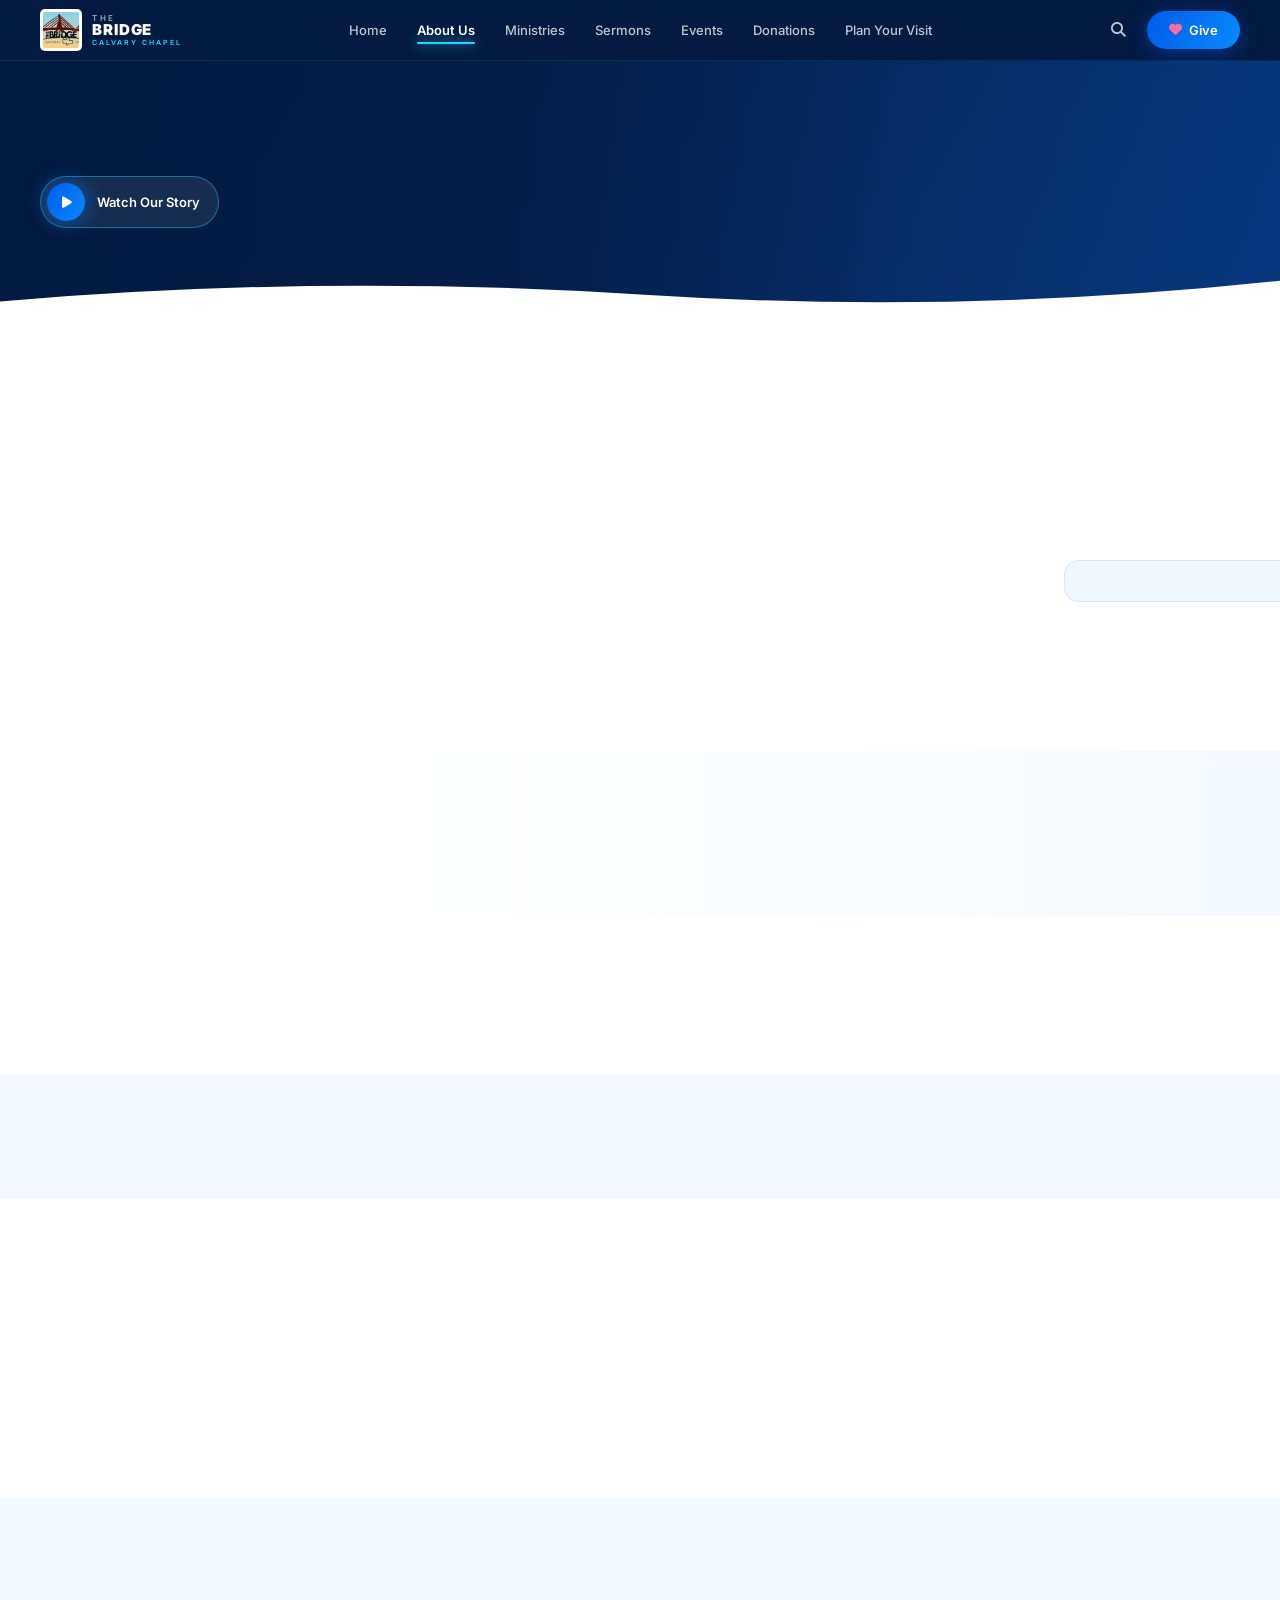
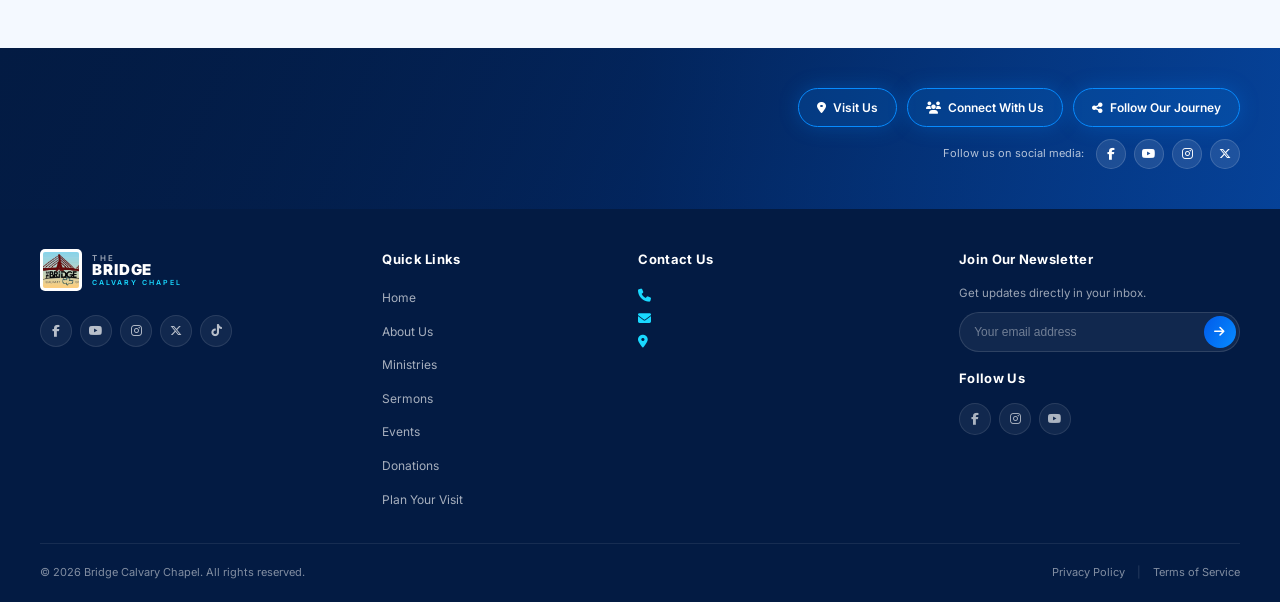
==== about.html @ be869ee5 "first" ====
<!DOCTYPE html>
<html lang="en">
<head>
    <meta charset="UTF-8">
    <meta name="viewport" content="width=device-width, initial-scale=1.0">
    <meta name="description" content="About Bridge Calvary Chapel - Our story, mission, vision, and leadership">
    <title>About Us - Bridge Calvary Chapel</title>

    <link rel="stylesheet" href="https://cdnjs.cloudflare.com/ajax/libs/font-awesome/6.4.0/css/all.min.css">
    <link href="https://fonts.googleapis.com/css2?family=Inter:wght@300;400;500;600;700;800;900&family=Dancing+Script:wght@400;600;700&display=swap" rel="stylesheet">
    <link rel="stylesheet" href="css/about.css">
</head>
<body>

<!-- ===== NAV ===== -->
<nav class="navbar" id="navbar">
    <div class="container">
        <a href="index.html" class="nav-logo">
            <img src="assets/images/logo.jpg" alt="Bridge Calvary Chapel" class="logo-img" onerror="this.style.display='none'">
            <div class="logo-text">
                <span class="logo-the">THE</span>
                <span class="logo-bridge">BRIDGE</span>
                <span class="logo-calvary">CALVARY CHAPEL</span>
            </div>
        </a>
        <ul class="nav-menu" id="navMenu">
            <li><a href="index.html" class="nav-link">Home</a></li>
            <li><a href="about.html" class="nav-link active">About Us</a></li>
            <li><a href="ministries.html" class="nav-link">Ministries</a></li>
            <li><a href="sermons.html" class="nav-link">Sermons</a></li>
            <li><a href="events-announcements.html" class="nav-link">Events</a></li>
            <li><a href="donations.html" class="nav-link">Donations</a></li>
            <li><a href="plan-your-visit.html" class="nav-link">Plan Your Visit</a></li>
        </ul>
        <div class="nav-actions">
            <button class="nav-search" aria-label="Search"><i class="fas fa-search"></i></button>
            <a href="donations.html" class="btn-give"><i class="fas fa-heart"></i> Give</a>
            <button class="nav-toggle" id="navToggle" aria-label="Menu" aria-expanded="false">
                <i class="fas fa-bars"></i>
            </button>
        </div>
    </div>
</nav>

<!-- ===== HERO ===== -->
<section class="about-hero">
    <div class="hero-bg" id="heroBg"></div>
    <div class="hero-overlay"></div>
    <div class="container">
        <div class="hero-content">
            <span class="hero-eyebrow" id="heroEyebrow"></span>
            <h1 class="hero-title" id="heroTitle"></h1>
            <p class="hero-description" id="heroDescription"></p>
            <button class="btn-story" id="btnWatchStory" type="button">
                <span class="btn-story-icon"><i class="fas fa-play"></i></span>
                <span>Watch Our Story</span>
            </button>
        </div>
    </div>
    <div class="hero-divider">
        <svg viewBox="0 0 1440 80" preserveAspectRatio="none">
            <path d="M0,80 L0,50 Q360,10 720,40 Q1080,70 1440,20 L1440,80 Z" fill="#FFFFFF"/>
        </svg>
    </div>
</section>

<!-- ===== VALUES (4) ===== -->
<section class="values-section">
    <div class="container">
        <div class="values-grid" id="valuesGrid"></div>
    </div>
</section>

<!-- ===== HISTORY ===== -->
<section class="history-section">
    <div class="container">
        <div class="history-grid">
            <!-- Collage -->
            <div class="history-collage" id="historyCollage"></div>
            <!-- Story -->
            <div class="history-story">
                <span class="history-label" id="historyLabel"></span>
                <h2 class="history-title" id="historyTitle"></h2>
                <div id="historyText"></div>
            </div>
            <!-- Stats -->
            <div class="history-stats" id="historyStats"></div>
        </div>
    </div>
</section>

<!-- ===== MISSION ===== -->
<section class="mission-section">
    <div class="mission-bg" id="missionBg"></div>
    <div class="mission-overlay"></div>
    <div class="container">
        <div class="mission-content">
            <span class="mission-label" id="missionLabel"></span>
            <h2 class="mission-title" id="missionTitle"></h2>
            <p class="mission-desc" id="missionDesc"></p>
            <div class="mission-pills" id="missionPills"></div>
        </div>
    </div>
</section>

<!-- ===== VISION ===== -->
<section class="vision-section">
    <div class="container">
        <div class="vision-header">
            <span class="vision-label" id="visionLabel"></span>
        </div>
        <div class="vision-grid" id="visionGrid"></div>
    </div>
</section>

<!-- ===== BELIEFS ===== -->
<section class="beliefs-section">
    <div class="container">
        <div class="beliefs-grid">
            <div class="beliefs-intro">
                <span class="beliefs-label" id="beliefsLabel"></span>
                <h2 id="beliefsTitle"></h2>
            </div>
            <div class="beliefs-cards" id="beliefsCards"></div>
        </div>
    </div>
</section>

<!-- ===== CORE VALUES ===== -->
<section class="core-section">
    <div class="container">
        <div class="core-header">
            <span class="core-label" id="coreLabel"></span>
        </div>
        <div class="core-grid" id="coreGrid"></div>
    </div>
</section>

<!-- ===== LEADERSHIP ===== -->
<section class="leadership-section">
    <div class="container">
        <div class="leadership-header">
            <span class="leadership-label" id="leadershipLabel"></span>
            <p id="leadershipSubtitle"></p>
        </div>
        <div class="leadership-grid" id="leadershipGrid"></div>
    </div>
</section>

<!-- ===== COMMUNITY ===== -->
<section class="community-section">
    <div class="container">
        <div class="community-header">
            <span class="community-label" id="communityLabel"></span>
            <h2 id="communityTitle"></h2>
        </div>
        <div class="community-grid" id="communityGrid"></div>
    </div>
</section>

<!-- ===== WELCOME BANNER ===== -->
<section class="welcome-banner">
    <div class="welcome-bg" id="welcomeBg"></div>
    <div class="welcome-overlay"></div>
    <div class="container">
        <div class="welcome-content">
            <h2 class="welcome-title" id="welcomeTitle"></h2>
            <p class="welcome-desc" id="welcomeDesc"></p>
        </div>
        <div class="welcome-actions">
            <div class="welcome-buttons">
                <a href="plan-your-visit.html" class="btn-welcome">
                    <i class="fas fa-map-marker-alt"></i> Visit Us
                </a>
                <a href="events-contact.html" class="btn-welcome">
                    <i class="fas fa-users"></i> Connect With Us
                </a>
                <a href="#" class="btn-welcome" id="btnFollowJourney">
                    <i class="fas fa-share-alt"></i> Follow Our Journey
                </a>
            </div>
            <div class="welcome-social">
                <span>Follow us on social media:</span>
                <div class="welcome-social-icons">
                    <a href="#" aria-label="Facebook"><i class="fab fa-facebook-f"></i></a>
                    <a href="#" aria-label="YouTube"><i class="fab fa-youtube"></i></a>
                    <a href="#" aria-label="Instagram"><i class="fab fa-instagram"></i></a>
                    <a href="#" aria-label="X"><i class="fab fa-x-twitter"></i></a>
                </div>
            </div>
        </div>
    </div>
</section>

<!-- ===== FOOTER ===== -->
<footer class="footer">
    <div class="container">
        <div class="footer-grid">
            <div class="footer-brand">
                <a href="index.html" class="footer-logo-link">
                    <img src="assets/images/logo.jpg" alt="Bridge Calvary Chapel" class="footer-logo" onerror="this.style.display='none'">
                    <div class="footer-logo-text">
                        <span class="footer-the">THE</span>
                        <span class="footer-bridge">BRIDGE</span>
                        <span class="footer-calvary">CALVARY CHAPEL</span>
                    </div>
                </a>
                <p id="footerTagline"></p>
                <div class="footer-social">
                    <a href="#" aria-label="Facebook"><i class="fab fa-facebook-f"></i></a>
                    <a href="#" aria-label="YouTube"><i class="fab fa-youtube"></i></a>
                    <a href="#" aria-label="Instagram"><i class="fab fa-instagram"></i></a>
                    <a href="#" aria-label="X"><i class="fab fa-x-twitter"></i></a>
                    <a href="#" aria-label="TikTok"><i class="fab fa-tiktok"></i></a>
                </div>
            </div>
            <div class="footer-col">
                <h4>Quick Links</h4>
                <ul>
                    <li><a href="index.html">Home</a></li>
                    <li><a href="about.html">About Us</a></li>
                    <li><a href="ministries.html">Ministries</a></li>
                    <li><a href="sermons.html">Sermons</a></li>
                    <li><a href="events-announcements.html">Events</a></li>
                    <li><a href="donations.html">Donations</a></li>
                    <li><a href="plan-your-visit.html">Plan Your Visit</a></li>
                </ul>
            </div>
            <div class="footer-col">
                <h4>Contact Us</h4>
                <div class="footer-contact-item"><i class="fas fa-phone"></i><span id="footerPhone"></span></div>
                <div class="footer-contact-item"><i class="fas fa-envelope"></i><span id="footerEmail"></span></div>
                <div class="footer-contact-item"><i class="fas fa-map-marker-alt"></i><span id="footerAddress"></span></div>
            </div>
            <div class="footer-col">
                <h4>Join Our Newsletter</h4>
                <p style="font-size:11.5px;color:rgba(255,255,255,0.6);margin-bottom:6px;">Get updates directly in your inbox.</p>
                <form class="footer-newsletter-form" id="footerNewsletter">
                    <input type="email" placeholder="Your email address" required aria-label="Email">
                    <button type="submit" aria-label="Subscribe"><i class="fas fa-arrow-right"></i></button>
                </form>
                <h4 style="margin-top:16px;">Follow Us</h4>
                <div class="footer-social">
                    <a href="#" aria-label="Facebook"><i class="fab fa-facebook-f"></i></a>
                    <a href="#" aria-label="Instagram"><i class="fab fa-instagram"></i></a>
                    <a href="#" aria-label="YouTube"><i class="fab fa-youtube"></i></a>
                </div>
            </div>
        </div>
        <div class="footer-bottom">
            <p>&copy; <span id="currentYear">2025</span> <span id="footerCopyrightName">Bridge Calvary Chapel</span>. All rights reserved.</p>
            <div class="footer-bottom-links">
                <a href="#">Privacy Policy</a>
                <span class="divider">|</span>
                <a href="#">Terms of Service</a>
            </div>
        </div>
    </div>
</footer>

<!-- ===== VIDEO MODAL ===== -->
<div class="video-modal" id="videoModal" role="dialog" aria-modal="true">
    <div class="video-modal-overlay" data-close-video></div>
    <div class="video-modal-content">
        <button class="video-modal-close" data-close-video aria-label="Close" type="button">
            <i class="fas fa-times"></i>
        </button>
        <div class="video-container">
            <video id="aboutVideo" controls preload="metadata" playsinline></video>
        </div>
    </div>
</div>

<!-- ===== MODAL ===== -->
<div class="modal-overlay" id="modalOverlay"></div>
<div class="modal-panel" id="modalPanel" role="dialog" aria-modal="true" aria-hidden="true">
    <button class="modal-panel-close" id="modalClose" aria-label="Close" type="button">
        <i class="fas fa-times"></i>
    </button>
    <div class="modal-panel-body" id="modalBody"></div>
</div>

<!-- ===== SCRIPTS ===== -->
<script src="js/supabase.js"></script>
<script src="js/about.js"></script>
</body>
</html>
---- css/about.css ----
/* ============================================
   BRIDGE CALVARY CHAPEL — ABOUT US PAGE
   ============================================ */

:root {
    --navy-deep: #031B43;
    --navy: #061A3A;
    --royal-blue: #005BEA;
    --electric-blue: #078BFF;
    --cyan: #19D9FF;
    --white: #FFFFFF;
    --pale-blue: #F1F7FF;
    --pale-blue-2: #F4F9FF;
    --border-blue: #D6E8FF;
    --text-blue-gray: #49658A;
    --maroon: #800E24;
    --red-accent: #E5394A;
    --font: 'Inter', -apple-system, BlinkMacSystemFont, sans-serif;
    --script: 'Dancing Script', cursive;
}

* { margin: 0; padding: 0; box-sizing: border-box; }
html { scroll-behavior: smooth; }

body {
    font-family: var(--font);
    font-size: 16px;
    line-height: 1.6;
    color: #10213A;
    background: var(--white);
    overflow-x: hidden;
}

img { max-width: 100%; height: auto; display: block; }
a { text-decoration: none; color: inherit; }
button { font-family: inherit; cursor: pointer; border: none; background: none; }
ul { list-style: none; }

.container {
    max-width: 1280px;
    margin: 0 auto;
    padding: 0 40px;
}

/* ============================================
   NAVIGATION
   ============================================ */
.navbar {
    position: sticky;
    top: 0;
    z-index: 1000;
    background: var(--navy-deep);
    border-bottom: 1px solid rgba(25, 217, 255, 0.1);
    transition: box-shadow 0.3s;
}
.navbar.scrolled { box-shadow: 0 8px 32px rgba(3, 27, 67, 0.4); }
.navbar .container {
    display: flex; align-items: center; justify-content: space-between;
    height: 60px; gap: 24px;
}
.nav-logo { display: flex; align-items: center; gap: 10px; flex-shrink: 0; }
.logo-img { height: 42px; width: auto; border-radius: 5px; background: var(--white); padding: 3px; }
.logo-text { display: flex; flex-direction: column; line-height: 1; color: var(--white); }
.logo-the { font-size: 8px; font-weight: 500; letter-spacing: 2.5px; opacity: 0.7; }
.logo-bridge { font-size: 15px; font-weight: 900; letter-spacing: 0.8px; }
.logo-calvary { font-size: 7px; font-weight: 600; letter-spacing: 2px; color: var(--cyan); margin-top: 2px; }

.nav-menu { display: flex; align-items: center; gap: 2px; flex: 1; justify-content: center; }
.nav-link {
    font-size: 13px; font-weight: 500; color: rgba(255, 255, 255, 0.75);
    padding: 8px 14px; border-radius: 6px; position: relative;
    transition: color 0.2s; white-space: nowrap;
}
.nav-link:hover { color: var(--white); }
.nav-link.active { color: var(--white); font-weight: 600; }
.nav-link.active::after {
    content: ''; position: absolute; bottom: 2px; left: 14px; right: 14px;
    height: 2px; background: var(--cyan); border-radius: 2px;
    box-shadow: 0 0 12px var(--cyan);
}
.nav-actions { display: flex; align-items: center; gap: 10px; }
.nav-search {
    width: 38px; height: 38px; display: flex; align-items: center; justify-content: center;
    color: rgba(255, 255, 255, 0.75); border-radius: 50%; font-size: 15px;
    transition: all 0.2s;
}
.nav-search:hover { background: rgba(255, 255, 255, 0.08); color: var(--white); }
.btn-give {
    display: inline-flex; align-items: center; gap: 7px;
    padding: 9px 22px;
    background: linear-gradient(120deg, var(--royal-blue), var(--electric-blue));
    color: var(--white); font-size: 13px; font-weight: 600;
    border-radius: 50px;
    box-shadow: 0 4px 18px rgba(0, 91, 234, 0.4);
    transition: all 0.3s; white-space: nowrap;
}
.btn-give:hover { transform: translateY(-2px); box-shadow: 0 8px 28px rgba(7, 139, 255, 0.55); }
.btn-give i { color: #FF6B9D; }
.nav-toggle { display: none; width: 40px; height: 40px; align-items: center; justify-content: center; color: var(--white); font-size: 18px; border-radius: 6px; }

/* ============================================
   HERO
   ============================================ */
.about-hero {
    position: relative;
    min-height: 260px;
    background: linear-gradient(120deg, #031B43 0%, #073B83 100%);
    overflow: hidden;
    display: flex; align-items: center;
}
.hero-bg {
    position: absolute; inset: 0;
    background-size: cover;
    background-position: center right;
    z-index: 1;
}
.hero-overlay {
    position: absolute; inset: 0;
    background: linear-gradient(90deg,
        rgba(3, 27, 67, 0.95) 0%,
        rgba(3, 27, 67, 0.75) 40%,
        rgba(3, 27, 67, 0.2) 70%,
        rgba(3, 27, 67, 0.05) 100%);
    z-index: 2;
}
.about-hero .container { position: relative; z-index: 3; width: 100%; }
.hero-content { max-width: 500px; padding: 50px 0; }
.hero-eyebrow {
    display: block;
    font-size: 11px; font-weight: 700; letter-spacing: 3px;
    color: var(--cyan); text-transform: uppercase;
    margin-bottom: 14px;
}
.hero-title {
    font-size: clamp(2rem, 3.5vw, 2.75rem);
    font-weight: 800; line-height: 1.1;
    color: var(--white); margin-bottom: 14px;
    letter-spacing: -0.02em;
}
.hero-title .highlight { color: var(--electric-blue); }
.hero-description {
    font-size: 15px; line-height: 1.65;
    color: rgba(255, 255, 255, 0.9);
    max-width: 340px; margin-bottom: 22px;
}
.btn-story {
    display: inline-flex; align-items: center; gap: 12px;
    padding: 6px 18px 6px 6px;
    background: rgba(255, 255, 255, 0.08);
    border: 1px solid rgba(25, 217, 255, 0.4);
    border-radius: 50px;
    color: var(--white); font-size: 13px; font-weight: 600;
    cursor: pointer; transition: all 0.3s;
    backdrop-filter: blur(10px);
}
.btn-story:hover { background: rgba(7, 139, 255, 0.2); border-color: var(--cyan); transform: translateY(-2px); }
.btn-story-icon {
    width: 38px; height: 38px; border-radius: 50%;
    background: linear-gradient(120deg, var(--royal-blue), var(--electric-blue));
    display: flex; align-items: center; justify-content: center;
    color: var(--white); font-size: 13px;
    box-shadow: 0 0 20px rgba(7, 139, 255, 0.6);
    flex-shrink: 0;
}
.btn-story-icon i { margin-left: 2px; }
.hero-divider {
    position: absolute; bottom: -1px; left: 0; right: 0;
    z-index: 4; line-height: 0;
}
.hero-divider svg { width: 100%; height: 55px; display: block; }

/* ============================================
   VALUE CARDS (4)
   ============================================ */
.values-section { padding: 40px 0 50px; background: var(--white); }
.values-grid { display: grid; grid-template-columns: repeat(4, 1fr); gap: 16px; }
.value-card {
    background: var(--white);
    border: 1px solid var(--border-blue);
    border-radius: 12px;
    padding: 16px 14px;
    cursor: pointer;
    transition: all 0.3s cubic-bezier(0.4, 0, 0.2, 1);
    text-align: left;
}
.value-card:hover {
    transform: translateY(-5px);
    border-color: var(--electric-blue);
    box-shadow: 0 12px 32px rgba(7, 139, 255, 0.18);
}
.value-card:focus-visible { outline: 2px solid var(--electric-blue); outline-offset: 3px; }
.value-card-icon {
    width: 42px; height: 42px; border-radius: 50%;
    background: radial-gradient(circle at 30% 30%, var(--electric-blue), var(--navy-deep));
    display: flex; align-items: center; justify-content: center;
    color: var(--white); font-size: 16px;
    margin-bottom: 12px;
    box-shadow: 0 4px 14px rgba(7, 139, 255, 0.4);
    transition: all 0.3s;
}
.value-card:hover .value-card-icon { transform: scale(1.08) rotate(-6deg); box-shadow: 0 6px 22px rgba(7, 139, 255, 0.6); }
.value-card h3 { font-size: 15px; font-weight: 700; color: var(--navy); margin-bottom: 6px; }
.value-card p { font-size: 11.5px; line-height: 1.55; color: var(--text-blue-gray); }

/* ============================================
   HISTORY
   ============================================ */
.history-section { padding: 50px 0; background: var(--white); }
.history-grid {
    display: grid;
    grid-template-columns: 38% 42% 20%;
    gap: 32px;
    align-items: center;
}

/* Photo collage */
.history-collage { position: relative; height: 240px; }
.collage-main {
    position: absolute; top: 0; left: 0;
    width: 78%; height: 175px;
    border-radius: 10px; overflow: hidden;
    box-shadow: 0 8px 24px rgba(3, 27, 67, 0.15);
    cursor: pointer; transition: all 0.3s;
}
.collage-main img { width: 100%; height: 100%; object-fit: cover; }
.collage-main:hover { transform: translateY(-4px) scale(1.02); box-shadow: 0 12px 32px rgba(7, 139, 255, 0.3); }
.collage-small {
    position: absolute;
    border-radius: 8px; overflow: hidden;
    border: 3px solid var(--white);
    box-shadow: 0 6px 20px rgba(3, 27, 67, 0.2);
    cursor: pointer; transition: all 0.3s;
}
.collage-small img { width: 100%; height: 100%; object-fit: cover; }
.collage-small:hover { transform: scale(1.05); box-shadow: 0 0 0 2px var(--electric-blue), 0 10px 28px rgba(7, 139, 255, 0.4); }
.collage-small-1 { bottom: 0; left: 8%; width: 42%; height: 90px; }
.collage-small-2 { bottom: 8%; right: 0; width: 38%; height: 85px; }
.collage-small-3 { bottom: -8px; right: 26%; width: 32%; height: 70px; }

/* Story */
.history-story { padding: 0 8px; }
.history-label {
    display: inline-flex; align-items: center; gap: 8px;
    font-size: 10px; font-weight: 700; letter-spacing: 1.8px;
    color: var(--electric-blue); text-transform: uppercase;
    margin-bottom: 12px;
}
.history-label .cross-icon { color: var(--red-accent); font-size: 12px; }
.history-title {
    font-size: clamp(1.4rem, 2.2vw, 1.75rem);
    font-weight: 800; color: var(--navy);
    line-height: 1.15; margin-bottom: 16px;
    letter-spacing: -0.02em;
}
.history-title .highlight { color: var(--electric-blue); }
.history-text {
    font-size: 12.5px; line-height: 1.65;
    color: var(--text-blue-gray);
    margin-bottom: 12px;
}
.history-text:last-child { margin-bottom: 0; }

/* Stats card */
.history-stats {
    background: var(--pale-blue);
    border: 1px solid var(--border-blue);
    border-radius: 14px;
    padding: 20px 18px;
    display: flex; flex-direction: column; gap: 16px;
}
.stat-row {
    display: flex; align-items: center; gap: 12px;
}
.stat-icon {
    width: 34px; height: 34px; border-radius: 50%;
    background: var(--white);
    border: 1px solid var(--border-blue);
    display: flex; align-items: center; justify-content: center;
    color: var(--electric-blue); font-size: 14px;
    flex-shrink: 0;
}
.stat-content { display: flex; flex-direction: column; }
.stat-number {
    font-size: 20px; font-weight: 800;
    color: var(--navy); line-height: 1;
    letter-spacing: -0.02em;
}
.stat-label { font-size: 11px; color: var(--text-blue-gray); margin-top: 3px; }

/* ============================================
   MISSION
   ============================================ */
.mission-section {
    position: relative;
    padding: 40px 0;
    background: linear-gradient(90deg, var(--white) 0%, var(--pale-blue-2) 100%);
    min-height: 165px;
    overflow: hidden;
    display: flex; align-items: center;
}
.mission-bg {
    position: absolute; inset: 0;
    background-size: cover; background-position: center right;
    z-index: 1;
}
.mission-overlay {
    position: absolute; inset: 0;
    background: linear-gradient(90deg,
        rgba(255, 255, 255, 1) 0%,
        rgba(255, 255, 255, 0.85) 35%,
        rgba(255, 255, 255, 0.3) 60%,
        rgba(241, 247, 255, 0.1) 100%);
    z-index: 2;
}
.mission-section .container { position: relative; z-index: 3; }
.mission-content { max-width: 55%; padding: 10px 0; }
.mission-label {
    display: inline-flex; align-items: center; gap: 8px;
    font-size: 10px; font-weight: 700; letter-spacing: 1.8px;
    color: var(--electric-blue); text-transform: uppercase;
    margin-bottom: 10px;
}
.mission-title {
    font-size: clamp(1.3rem, 2vw, 1.6rem);
    font-weight: 800; color: var(--navy);
    line-height: 1.2; margin-bottom: 8px;
    letter-spacing: -0.02em;
}
.mission-desc {
    font-size: 13px; line-height: 1.6;
    color: var(--text-blue-gray);
    margin-bottom: 18px;
}
.mission-pills { display: flex; flex-wrap: wrap; gap: 10px; }
.mission-pill {
    display: inline-flex; align-items: center; gap: 8px;
    padding: 7px 16px 7px 7px;
    background: rgba(255, 255, 255, 0.9);
    border: 1px solid var(--border-blue);
    border-radius: 50px;
    font-size: 12px; font-weight: 600; color: var(--navy);
    cursor: pointer; transition: all 0.3s;
    backdrop-filter: blur(8px);
}
.mission-pill:hover {
    border-color: var(--electric-blue);
    transform: translateY(-2px);
    box-shadow: 0 8px 22px rgba(7, 139, 255, 0.25);
    background: var(--white);
}
.mission-pill-icon {
    width: 26px; height: 26px; border-radius: 50%;
    background: var(--pale-blue);
    display: flex; align-items: center; justify-content: center;
    color: var(--electric-blue); font-size: 11px;
    flex-shrink: 0;
}

/* ============================================
   VISION
   ============================================ */
.vision-section { padding: 50px 0; background: var(--white); }
.vision-header { margin-bottom: 32px; }
.vision-label {
    display: inline-flex; align-items: center; gap: 8px;
    font-size: 10px; font-weight: 700; letter-spacing: 1.8px;
    color: var(--electric-blue); text-transform: uppercase;
}
.vision-label i { color: var(--red-accent); }
.vision-grid {
    display: grid; grid-template-columns: repeat(5, 1fr);
    gap: 0;
}
.vision-step {
    padding: 0 20px;
    border-right: 1px solid var(--border-blue);
    cursor: pointer; transition: all 0.3s;
    text-align: left;
}
.vision-step:last-child { border-right: none; }
.vision-step:hover { transform: translateY(-3px); }
.vision-step:focus-visible { outline: 2px solid var(--electric-blue); outline-offset: 3px; }
.vision-number {
    width: 30px; height: 30px; border-radius: 50%;
    background: linear-gradient(120deg, var(--royal-blue), var(--electric-blue));
    display: inline-flex; align-items: center; justify-content: center;
    color: var(--white); font-size: 11px; font-weight: 800;
    margin-bottom: 12px;
    box-shadow: 0 3px 12px rgba(7, 139, 255, 0.4);
    transition: all 0.3s;
}
.vision-step:hover .vision-number { transform: scale(1.15); box-shadow: 0 4px 20px rgba(7, 139, 255, 0.7); }
.vision-step h3 { font-size: 14px; font-weight: 700; color: var(--navy); margin-bottom: 6px; }
.vision-step p { font-size: 11.5px; line-height: 1.55; color: var(--text-blue-gray); }

/* ============================================
   BELIEFS
   ============================================ */
.beliefs-section {
    padding: 50px 0;
    background: var(--pale-blue-2);
}
.beliefs-grid {
    display: grid; grid-template-columns: 34% 66%;
    gap: 40px;
    align-items: start;
}
.beliefs-intro .beliefs-label {
    display: inline-flex; align-items: center; gap: 8px;
    font-size: 10px; font-weight: 700; letter-spacing: 1.8px;
    color: var(--electric-blue); text-transform: uppercase;
    margin-bottom: 12px;
}
.beliefs-intro .beliefs-label i { color: var(--red-accent); }
.beliefs-intro h2 {
    font-size: clamp(1.2rem, 1.8vw, 1.5rem);
    font-weight: 800; color: var(--navy);
    line-height: 1.25;
    letter-spacing: -0.02em;
}
.beliefs-cards {
    display: grid; grid-template-columns: repeat(3, 1fr);
    gap: 12px;
}
.belief-card {
    background: var(--white);
    border: 1px solid var(--border-blue);
    border-radius: 12px;
    padding: 12px 14px;
    display: flex; align-items: center; gap: 10px;
    cursor: pointer; transition: all 0.3s;
    text-align: left;
}
.belief-card:hover {
    transform: translateY(-3px);
    border-color: var(--electric-blue);
    box-shadow: 0 8px 24px rgba(7, 139, 255, 0.15);
}
.belief-card-icon {
    width: 32px; height: 32px; border-radius: 50%;
    background: var(--pale-blue);
    display: flex; align-items: center; justify-content: center;
    color: var(--electric-blue); font-size: 13px;
    flex-shrink: 0;
}
.belief-card h4 { font-size: 12.5px; font-weight: 700; color: var(--navy); margin-bottom: 2px; line-height: 1.2; }
.belief-card p { font-size: 10.5px; color: var(--text-blue-gray); line-height: 1.4; }

/* ============================================
   CORE VALUES (image cards)
   ============================================ */
.core-section { padding: 50px 0; background: var(--white); }
.core-header { margin-bottom: 24px; }
.core-label {
    display: inline-flex; align-items: center; gap: 8px;
    font-size: 10px; font-weight: 700; letter-spacing: 1.8px;
    color: var(--electric-blue); text-transform: uppercase;
}
.core-label i { color: var(--red-accent); }
.core-grid { display: grid; grid-template-columns: repeat(5, 1fr); gap: 14px; }
.core-card {
    background: var(--white);
    border: 1px solid var(--border-blue);
    border-radius: 12px;
    overflow: hidden;
    cursor: pointer; transition: all 0.3s;
    text-align: left;
    display: flex; flex-direction: column;
}
.core-card:hover {
    transform: translateY(-5px);
    border-color: var(--electric-blue);
    box-shadow: 0 12px 32px rgba(7, 139, 255, 0.2);
}
.core-image {
    position: relative;
    height: 80px;
    overflow: hidden;
    background: linear-gradient(135deg, var(--navy-deep), var(--royal-blue));
}
.core-image img { width: 100%; height: 100%; object-fit: cover; transition: transform 0.5s; }
.core-card:hover .core-image img { transform: scale(1.08); }
.core-icon-badge {
    position: absolute; bottom: -14px; left: 12px;
    width: 32px; height: 32px; border-radius: 50%;
    background: linear-gradient(120deg, var(--royal-blue), var(--electric-blue));
    display: flex; align-items: center; justify-content: center;
    color: var(--white); font-size: 13px;
    border: 3px solid var(--white);
    box-shadow: 0 3px 12px rgba(7, 139, 255, 0.4);
    z-index: 2;
    transition: all 0.3s;
}
.core-card:hover .core-icon-badge { transform: scale(1.1) rotate(-6deg); }
.core-body { padding: 20px 12px 14px; }
.core-body h4 { font-size: 12.5px; font-weight: 700; color: var(--navy); margin-bottom: 4px; line-height: 1.25; }
.core-body p { font-size: 10.5px; color: var(--text-blue-gray); line-height: 1.4; }

/* ============================================
   LEADERSHIP
   ============================================ */
.leadership-section { padding: 50px 0; background: var(--white); }
.leadership-header { margin-bottom: 24px; }
.leadership-label {
    display: inline-flex; align-items: center; gap: 8px;
    font-size: 10px; font-weight: 700; letter-spacing: 1.8px;
    color: var(--electric-blue); text-transform: uppercase;
    margin-bottom: 8px;
}
.leadership-label i { color: var(--red-accent); }
.leadership-header p { font-size: 12.5px; color: var(--text-blue-gray); }
.leadership-grid { display: grid; grid-template-columns: repeat(3, 1fr); gap: 16px; }
.leader-card {
    background: var(--white);
    border: 1px solid var(--border-blue);
    border-radius: 14px;
    padding: 16px;
    display: flex; align-items: center; gap: 14px;
    cursor: pointer; transition: all 0.3s;
    text-align: left;
}
.leader-card:hover {
    transform: translateY(-4px);
    border-color: var(--electric-blue);
    box-shadow: 0 10px 30px rgba(7, 139, 255, 0.18);
}
.leader-portrait {
    width: 76px; height: 76px; border-radius: 50%;
    overflow: hidden; flex-shrink: 0;
    border: 3px solid var(--pale-blue);
    background: linear-gradient(135deg, var(--navy-deep), var(--royal-blue));
}
.leader-portrait img { width: 100%; height: 100%; object-fit: cover; }
.leader-info h3 { font-size: 14px; font-weight: 700; color: var(--electric-blue); margin-bottom: 2px; line-height: 1.2; }
.leader-info .leader-role { font-size: 11px; font-weight: 600; color: var(--navy); text-transform: uppercase; letter-spacing: 0.5px; margin-bottom: 6px; display: block; }
.leader-info p { font-size: 11px; color: var(--text-blue-gray); line-height: 1.5; }

/* ============================================
   COMMUNITY
   ============================================ */
.community-section { padding: 50px 0; background: var(--pale-blue-2); }
.community-header { margin-bottom: 24px; }
.community-label {
    display: inline-flex; align-items: center; gap: 8px;
    font-size: 10px; font-weight: 700; letter-spacing: 1.8px;
    color: var(--electric-blue); text-transform: uppercase;
    margin-bottom: 8px;
}
.community-label i { color: var(--red-accent); }
.community-header h2 {
    font-size: clamp(1.2rem, 1.8vw, 1.5rem);
    font-weight: 800; color: var(--navy);
    letter-spacing: -0.02em;
}
.community-grid { display: grid; grid-template-columns: repeat(4, 1fr); gap: 16px; }
.community-card {
    background: var(--white);
    border: 1px solid var(--border-blue);
    border-radius: 12px;
    overflow: hidden;
    cursor: pointer; transition: all 0.3s;
    text-align: left;
    display: flex; flex-direction: column;
}
.community-card:hover {
    transform: translateY(-5px);
    border-color: var(--electric-blue);
    box-shadow: 0 12px 32px rgba(7, 139, 255, 0.18);
}
.community-image {
    position: relative;
    height: 62px;
    overflow: hidden;
    background: linear-gradient(135deg, var(--navy-deep), var(--royal-blue));
}
.community-image img { width: 100%; height: 100%; object-fit: cover; transition: transform 0.5s; }
.community-card:hover .community-image img { transform: scale(1.06); }
.community-icon {
    position: absolute; bottom: -12px; left: 12px;
    width: 28px; height: 28px; border-radius: 50%;
    background: linear-gradient(120deg, var(--royal-blue), var(--electric-blue));
    display: flex; align-items: center; justify-content: center;
    color: var(--white); font-size: 11px;
    border: 3px solid var(--white);
    box-shadow: 0 3px 10px rgba(7, 139, 255, 0.4);
    z-index: 2;
    transition: all 0.3s;
}
.community-card:hover .community-icon { transform: scale(1.1) rotate(-6deg); }
.community-body { padding: 18px 12px 14px; }
.community-body h4 { font-size: 12.5px; font-weight: 700; color: var(--navy); margin-bottom: 4px; line-height: 1.25; }
.community-body p { font-size: 10.5px; color: var(--text-blue-gray); line-height: 1.4; }

/* ============================================
   WELCOME BANNER
   ============================================ */
.welcome-banner {
    position: relative;
    padding: 40px 0;
    min-height: 145px;
    overflow: hidden;
    background: linear-gradient(120deg, var(--navy-deep) 0%, var(--royal-blue) 100%);
    display: flex; align-items: center;
}
.welcome-bg {
    position: absolute; inset: 0;
    background-size: cover; background-position: center;
    opacity: 0.35;
    z-index: 1;
}
.welcome-overlay {
    position: absolute; inset: 0;
    background: linear-gradient(90deg,
        rgba(3, 27, 67, 0.9) 0%,
        rgba(3, 27, 67, 0.7) 50%,
        rgba(7, 59, 131, 0.8) 100%);
    z-index: 2;
}
.welcome-banner .container {
    position: relative; z-index: 3;
    display: flex; align-items: center; justify-content: space-between;
    gap: 32px; width: 100%;
}
.welcome-content { max-width: 500px; }
.welcome-title {
    font-family: var(--script);
    font-size: clamp(1.6rem, 2.6vw, 2.1rem);
    color: var(--cyan); margin-bottom: 8px;
    line-height: 1.1;
    text-shadow: 0 0 30px rgba(25, 217, 255, 0.4);
}
.welcome-desc {
    font-size: 11.5px; line-height: 1.55;
    color: rgba(255, 255, 255, 0.85);
}
.welcome-actions {
    display: flex; flex-direction: column;
    gap: 12px; align-items: flex-end;
}
.welcome-buttons { display: flex; gap: 10px; flex-wrap: wrap; justify-content: flex-end; }
.btn-welcome {
    display: inline-flex; align-items: center; gap: 7px;
    padding: 9px 18px;
    background: rgba(7, 139, 255, 0.15);
    border: 1.5px solid var(--electric-blue);
    color: var(--white); font-size: 12px; font-weight: 600;
    border-radius: 50px;
    cursor: pointer; transition: all 0.3s;
    box-shadow: 0 0 20px rgba(7, 139, 255, 0.25);
    white-space: nowrap;
}
.btn-welcome:hover {
    background: var(--electric-blue);
    transform: translateY(-2px);
    box-shadow: 0 0 32px rgba(7, 139, 255, 0.6);
}
.welcome-social {
    display: flex; align-items: center; gap: 12px;
    font-size: 11px; color: rgba(255, 255, 255, 0.7);
}
.welcome-social-icons { display: flex; gap: 8px; }
.welcome-social-icons a {
    width: 30px; height: 30px; border-radius: 50%;
    background: rgba(255, 255, 255, 0.1);
    border: 1px solid rgba(255, 255, 255, 0.15);
    display: flex; align-items: center; justify-content: center;
    color: var(--white); font-size: 12px;
    transition: all 0.3s;
}
.welcome-social-icons a:hover { background: var(--cyan); color: var(--navy-deep); transform: translateY(-2px); }

/* ============================================
   FOOTER
   ============================================ */
.footer {
    background: var(--navy-deep);
    color: rgba(255, 255, 255, 0.7);
    padding: 40px 0 20px;
}
.footer-grid {
    display: grid; grid-template-columns: 1.4fr 1fr 1.3fr 1.3fr;
    gap: 40px; margin-bottom: 32px;
}
.footer-brand { display: flex; flex-direction: column; gap: 12px; }
.footer-logo-link { display: flex; align-items: center; gap: 10px; }
.footer-logo { height: 42px; width: auto; background: var(--white); border-radius: 5px; padding: 3px; }
.footer-logo-text { display: flex; flex-direction: column; line-height: 1; }
.footer-the { font-size: 8px; font-weight: 500; letter-spacing: 2.5px; opacity: 0.7; color: var(--white); }
.footer-bridge { font-size: 15px; font-weight: 900; letter-spacing: 0.8px; color: var(--white); }
.footer-calvary { font-size: 7px; font-weight: 600; letter-spacing: 2px; color: var(--cyan); margin-top: 2px; }
.footer-brand p { font-size: 12px; line-height: 1.55; color: rgba(255, 255, 255, 0.65); }
.footer-social { display: flex; gap: 8px; }
.footer-social a {
    width: 32px; height: 32px; border-radius: 50%;
    background: rgba(255, 255, 255, 0.06);
    border: 1px solid rgba(255, 255, 255, 0.1);
    display: flex; align-items: center; justify-content: center;
    color: rgba(255, 255, 255, 0.7); font-size: 12px;
    transition: all 0.3s;
}
.footer-social a:hover { background: var(--cyan); border-color: var(--cyan); color: var(--navy-deep); transform: translateY(-2px); }

.footer-col h4 {
    color: var(--white); font-size: 13px;
    font-weight: 700; margin-bottom: 14px;
    letter-spacing: 0.3px;
}
.footer-col ul { display: flex; flex-direction: column; gap: 8px; }
.footer-col a {
    font-size: 12px; color: rgba(255, 255, 255, 0.65);
    transition: all 0.2s;
}
.footer-col a:hover { color: var(--cyan); padding-left: 3px; }
.footer-contact-item {
    display: flex; align-items: center; gap: 10px;
    font-size: 12px; color: rgba(255, 255, 255, 0.75);
    padding: 5px 0;
}
.footer-contact-item i { color: var(--cyan); font-size: 13px; width: 16px; }

.footer-newsletter-form {
    display: flex; gap: 4px;
    background: rgba(255, 255, 255, 0.06);
    border: 1px solid rgba(255, 255, 255, 0.12);
    border-radius: 50px;
    padding: 3px 3px 3px 14px;
    margin-top: 10px;
}
.footer-newsletter-form input {
    flex: 1; background: transparent; border: none;
    color: var(--white); font-size: 12px; outline: none; min-width: 0;
}
.footer-newsletter-form input::placeholder { color: rgba(255, 255, 255, 0.4); }
.footer-newsletter-form button {
    width: 32px; height: 32px; border-radius: 50%;
    background: linear-gradient(120deg, var(--royal-blue), var(--electric-blue));
    color: var(--white); display: flex; align-items: center; justify-content: center;
    font-size: 12px; flex-shrink: 0;
    transition: all 0.2s;
}
.footer-newsletter-form button:hover { background: var(--cyan); color: var(--navy-deep); }
.footer-bottom {
    padding-top: 20px;
    border-top: 1px solid rgba(255, 255, 255, 0.08);
    display: flex; justify-content: space-between; align-items: center;
    font-size: 11px; color: rgba(255, 255, 255, 0.5);
    flex-wrap: wrap; gap: 12px;
}
.footer-bottom-links { display: flex; gap: 12px; align-items: center; }
.footer-bottom-links a:hover { color: var(--cyan); }
.footer-bottom-links .divider { opacity: 0.3; }

/* ============================================
   MODAL
   ============================================ */
.modal-overlay {
    position: fixed; inset: 0;
    background: rgba(3, 27, 67, 0.75);
    backdrop-filter: blur(8px);
    -webkit-backdrop-filter: blur(8px);
    z-index: 9998;
    opacity: 0; visibility: hidden;
    transition: opacity 0.25s, visibility 0.25s;
}
.modal-overlay.active { opacity: 1; visibility: visible; }

.modal-panel {
    position: fixed;
    top: 50%; left: 50%;
    transform: translate(-50%, -45%) scale(0.95);
    width: calc(100% - 32px);
    max-width: 460px;
    max-height: 88vh;
    background: var(--white);
    border-radius: 18px;
    box-shadow: 0 30px 80px rgba(3, 27, 67, 0.4), 0 0 60px rgba(7, 139, 255, 0.2);
    z-index: 9999;
    opacity: 0; visibility: hidden;
    overflow: hidden;
    transition: opacity 0.25s, transform 0.25s cubic-bezier(0.34, 1.56, 0.64, 1), visibility 0.25s;
}
.modal-panel.active { opacity: 1; visibility: visible; transform: translate(-50%, -50%) scale(1); }
.modal-panel-close {
    position: absolute; top: 14px; right: 14px;
    width: 36px; height: 36px; border-radius: 50%;
    background: linear-gradient(120deg, var(--royal-blue), var(--electric-blue));
    color: var(--white); font-size: 14px;
    display: flex; align-items: center; justify-content: center;
    cursor: pointer; transition: all 0.3s; z-index: 5;
    border: none;
}
.modal-panel-close:hover { transform: rotate(90deg) scale(1.1); box-shadow: 0 0 20px rgba(7, 139, 255, 0.6); }
.modal-panel-body {
    padding: 28px 26px 26px;
    overflow-y: auto;
    max-height: 88vh;
}
.modal-icon-wrapper {
    width: 56px; height: 56px; border-radius: 50%;
    background: radial-gradient(circle at 30% 30%, var(--electric-blue), var(--navy-deep));
    display: flex; align-items: center; justify-content: center;
    color: var(--white); font-size: 22px;
    margin-bottom: 14px;
    box-shadow: 0 6px 20px rgba(7, 139, 255, 0.4);
}
.modal-panel-body h2 {
    font-size: 22px; font-weight: 800; color: var(--navy);
    margin-bottom: 6px; letter-spacing: -0.02em;
    line-height: 1.2;
}
.modal-subtitle { font-size: 13px; color: var(--electric-blue); font-weight: 600; margin-bottom: 14px; }
.modal-panel-image {
    width: 100%; height: 180px; object-fit: cover;
    border-radius: 12px; margin-bottom: 16px;
}
.modal-description {
    font-size: 14px; line-height: 1.7;
    color: var(--text-blue-gray);
    margin-bottom: 16px;
}
.modal-scripture {
    background: var(--pale-blue);
    border-left: 3px solid var(--electric-blue);
    padding: 14px 16px; border-radius: 10px;
    margin: 16px 0;
}
.modal-scripture p {
    font-size: 13px; font-style: italic;
    color: var(--royal-blue); line-height: 1.6;
    margin: 0;
}
.modal-highlights { margin: 16px 0; }
.modal-highlights-title {
    font-size: 11px; font-weight: 700; letter-spacing: 1.2px;
    text-transform: uppercase; color: var(--text-blue-gray);
    margin-bottom: 10px;
}
.modal-highlights ul { display: flex; flex-direction: column; gap: 8px; }
.modal-highlights li {
    display: flex; align-items: flex-start; gap: 10px;
    font-size: 13px; line-height: 1.55; color: var(--text-blue-gray);
}
.modal-highlights li i { color: var(--electric-blue); font-size: 13px; margin-top: 2px; flex-shrink: 0; }
.modal-actions { display: flex; gap: 10px; margin-top: 20px; }
.modal-btn {
    display: inline-flex; align-items: center; justify-content: center;
    gap: 8px; padding: 12px 20px;
    background: linear-gradient(120deg, var(--royal-blue), var(--electric-blue));
    color: var(--white); font-size: 14px; font-weight: 600;
    border-radius: 50px; border: none;
    cursor: pointer; text-decoration: none;
    transition: all 0.3s; flex: 1;
    box-shadow: 0 6px 20px rgba(7, 139, 255, 0.35);
}
.modal-btn:hover { transform: translateY(-2px); box-shadow: 0 10px 28px rgba(7, 139, 255, 0.5); }
.modal-btn-secondary {
    background: var(--pale-blue);
    color: var(--royal-blue);
    box-shadow: none;
}
.modal-btn-secondary:hover { background: var(--border-blue); }

/* Video modal */
.video-modal {
    position: fixed; inset: 0; z-index: 10000;
    display: none; align-items: center; justify-content: center;
    padding: 20px;
}
.video-modal.active { display: flex; }
.video-modal-overlay { position: absolute; inset: 0; background: rgba(3, 27, 67, 0.94); backdrop-filter: blur(8px); }
.video-modal-content {
    position: relative; z-index: 1;
    width: 100%; max-width: 900px;
    background: var(--navy);
    border: 1px solid rgba(25, 217, 255, 0.3);
    border-radius: 16px; padding: 16px;
    box-shadow: 0 0 80px rgba(7, 139, 255, 0.35);
}
.video-modal-close {
    position: absolute; top: 12px; right: 12px;
    width: 40px; height: 40px; border-radius: 50%;
    background: rgba(255, 255, 255, 0.1); color: var(--white);
    border: none; cursor: pointer; font-size: 15px;
    display: flex; align-items: center; justify-content: center;
    transition: all 0.3s;
}
.video-modal-close:hover { background: var(--cyan); color: var(--navy-deep); }
.video-container {
    position: relative; width: 100%; aspect-ratio: 16/9;
    background: #000; border-radius: 12px; overflow: hidden;
}
.video-container video { width: 100%; height: 100%; display: block; }

/* ============================================
   RESPONSIVE
   ============================================ */
@media (max-width: 1024px) {
    .container { padding: 0 24px; }
    .nav-menu { display: none; position: absolute; top: 60px; left: 0; right: 0; background: var(--navy-deep); flex-direction: column; padding: 20px 24px; gap: 4px; border-top: 1px solid rgba(255, 255, 255, 0.08); }
    .nav-menu.active { display: flex; }
    .nav-link { width: 100%; padding: 14px 16px; text-align: left; }
    .nav-link.active::after { display: none; }
    .nav-link.active { background: rgba(7, 139, 255, 0.15); border-radius: 8px; }
    .nav-toggle { display: flex; }
    .values-grid { grid-template-columns: repeat(2, 1fr); }
    .history-grid { grid-template-columns: 1fr; gap: 24px; }
    .history-collage { height: 200px; }
    .history-stats { flex-direction: row; flex-wrap: wrap; justify-content: space-between; }
    .stat-row { flex-direction: column; align-items: center; text-align: center; }
    .mission-content { max-width: 100%; }
    .vision-grid { grid-template-columns: repeat(2, 1fr); gap: 24px; }
    .vision-step { border-right: none; padding: 0 0 20px; border-bottom: 1px solid var(--border-blue); }
    .beliefs-grid { grid-template-columns: 1fr; gap: 20px; }
    .beliefs-cards { grid-template-columns: repeat(2, 1fr); }
    .core-grid { grid-template-columns: repeat(3, 1fr); }
    .leadership-grid { grid-template-columns: 1fr; }
    .community-grid { grid-template-columns: repeat(2, 1fr); }
    .welcome-banner .container { flex-direction: column; text-align: center; }
    .welcome-content { max-width: 100%; }
    .welcome-actions { align-items: center; }
    .welcome-buttons { justify-content: center; }
    .footer-grid { grid-template-columns: 1fr 1fr; }
}

@media (max-width: 640px) {
    .container { padding: 0 20px; }
    .navbar .container { height: 58px; }
    .logo-img { height: 38px; }
    .hero-content { padding: 36px 0; }
    .hero-description { max-width: 100%; }
    .values-grid { grid-template-columns: 1fr; }
    .vision-grid { grid-template-columns: 1fr; }
    .beliefs-cards { grid-template-columns: 1fr; }
    .core-grid { grid-template-columns: 1fr 1fr; }
    .community-grid { grid-template-columns: 1fr; }
    .mission-bg { background-position: center; }
    .mission-overlay { background: linear-gradient(90deg, rgba(255,255,255,0.95) 0%, rgba(255,255,255,0.85) 100%); }
    .mission-content { max-width: 100%; }
    .mission-pills { justify-content: center; }
    .footer-grid { grid-template-columns: 1fr; gap: 28px; }
    .footer-bottom { flex-direction: column; text-align: center; }
    .modal-panel-body { padding: 24px 20px 20px; }
    .modal-panel-body h2 { font-size: 19px; }
    .btn-welcome { padding: 8px 14px; font-size: 11px; }
}

@media (prefers-reduced-motion: reduce) {
    *, *::before, *::after { animation-duration: 0.01ms !important; transition-duration: 0.01ms !important; }
}
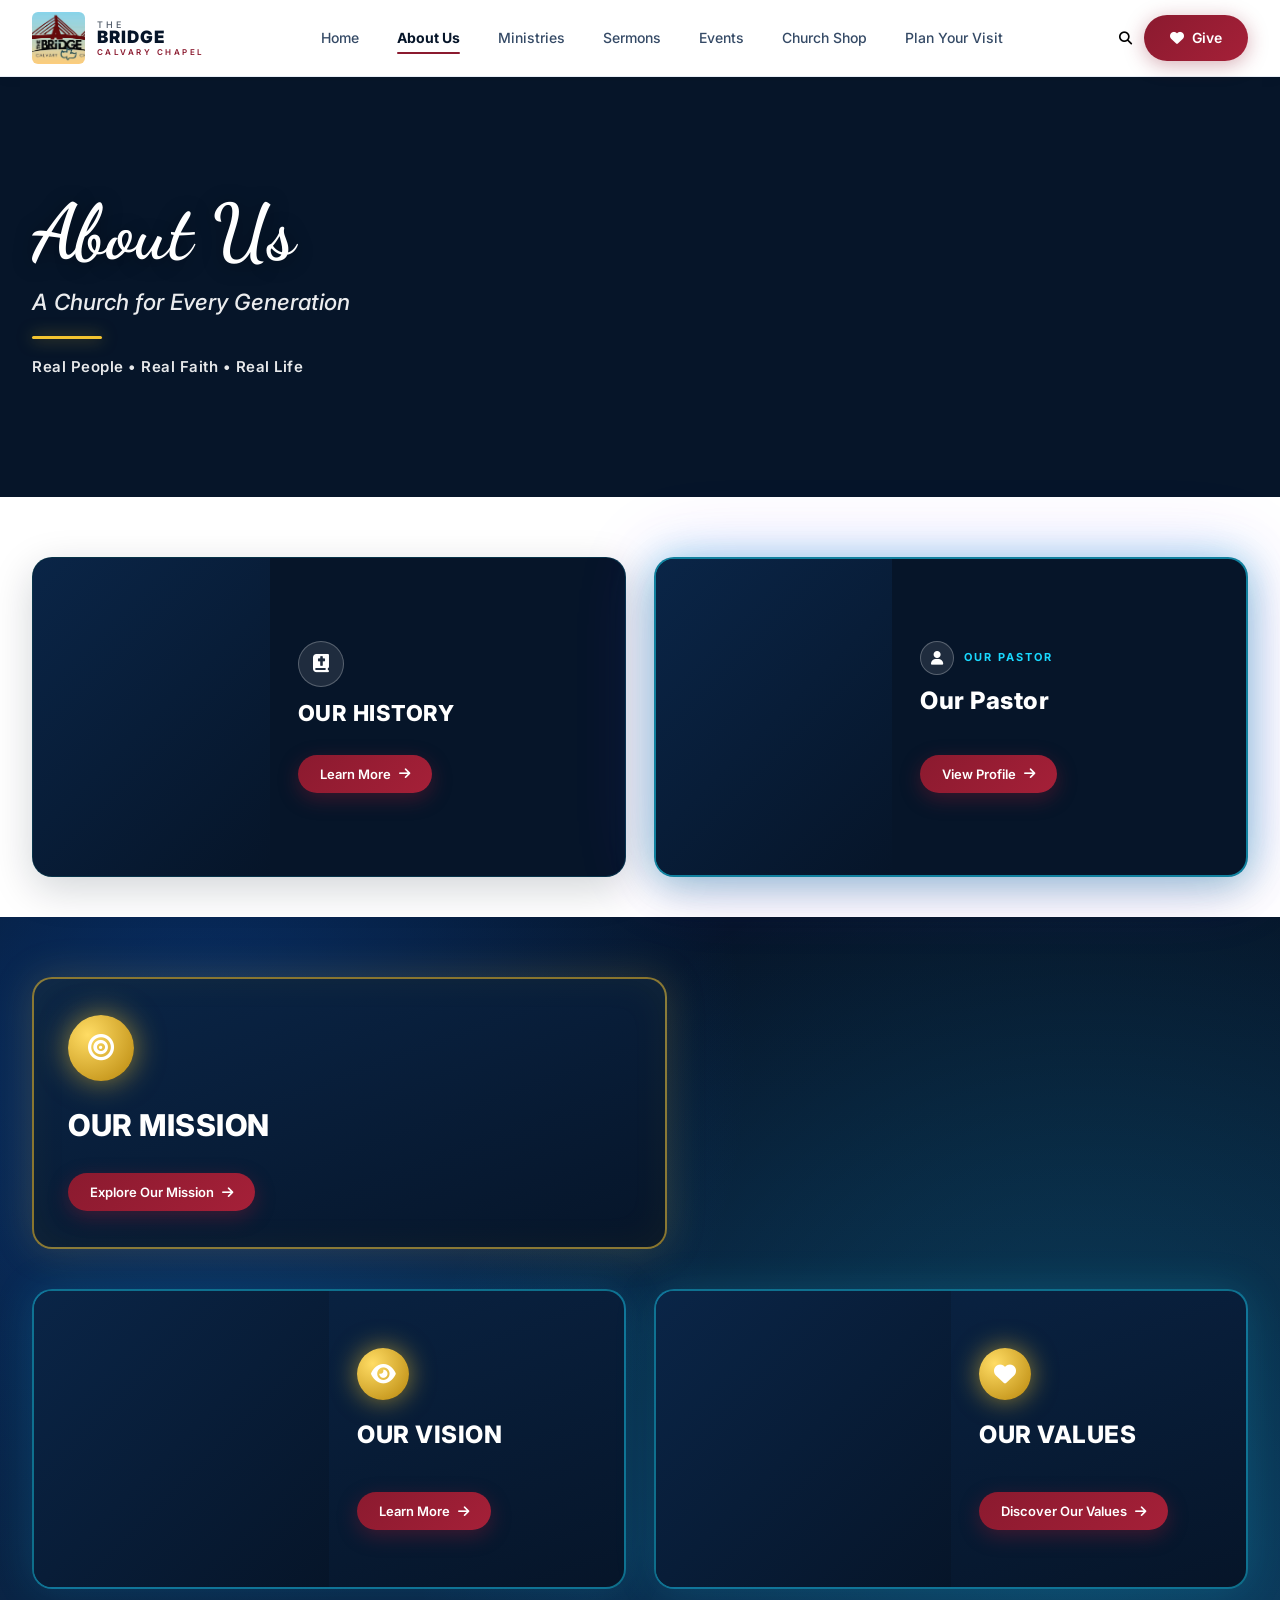
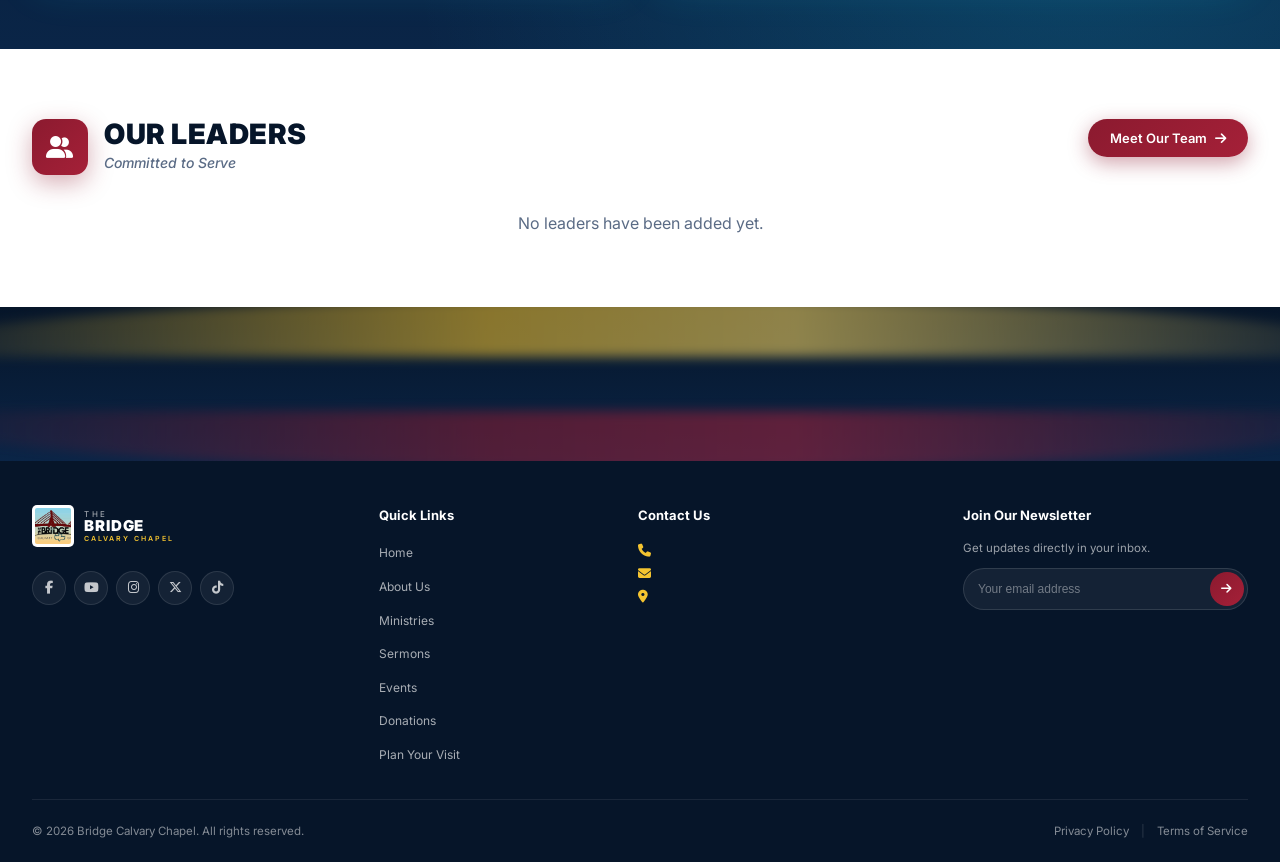
==== commit dd948cee: "church website" ====
--- a/about.html
+++ b/about.html
@@ -9,10 +9,11 @@
     <link rel="stylesheet" href="https://cdnjs.cloudflare.com/ajax/libs/font-awesome/6.4.0/css/all.min.css">
     <link href="https://fonts.googleapis.com/css2?family=Inter:wght@300;400;500;600;700;800;900&family=Dancing+Script:wght@400;600;700&display=swap" rel="stylesheet">
     <link rel="stylesheet" href="css/about.css">
+    <link rel="stylesheet" href="css/responsive.css">
 </head>
 <body>
 
-<!-- ===== NAV ===== -->
+<!-- ===== NAV — dark navy, matching the rest of the site ===== -->
 <nav class="navbar" id="navbar">
     <div class="container">
         <a href="index.html" class="nav-logo">
@@ -29,12 +30,12 @@
             <li><a href="ministries.html" class="nav-link">Ministries</a></li>
             <li><a href="sermons.html" class="nav-link">Sermons</a></li>
             <li><a href="events-announcements.html" class="nav-link">Events</a></li>
-            <li><a href="donations.html" class="nav-link">Donations</a></li>
+            <li><a href="donations.html#shopSection" class="nav-link">Church Shop</a></li>
             <li><a href="plan-your-visit.html" class="nav-link">Plan Your Visit</a></li>
         </ul>
         <div class="nav-actions">
-            <button class="nav-search" aria-label="Search"><i class="fas fa-search"></i></button>
-            <a href="donations.html" class="btn-give"><i class="fas fa-heart"></i> Give</a>
+            <button class="nav-search-icon" aria-label="Search"><i class="fas fa-search"></i></button>
+            <a href="donations.html" class="btn-give"><i class="fas fa-heart"></i> <span>Give</span></a>
             <button class="nav-toggle" id="navToggle" aria-label="Menu" aria-expanded="false">
                 <i class="fas fa-bars"></i>
             </button>
@@ -48,147 +49,138 @@
     <div class="hero-overlay"></div>
     <div class="container">
         <div class="hero-content">
-            <span class="hero-eyebrow" id="heroEyebrow"></span>
-            <h1 class="hero-title" id="heroTitle"></h1>
-            <p class="hero-description" id="heroDescription"></p>
-            <button class="btn-story" id="btnWatchStory" type="button">
-                <span class="btn-story-icon"><i class="fas fa-play"></i></span>
-                <span>Watch Our Story</span>
+            <h1 class="hero-script" id="heroScript">About Us</h1>
+            <p class="hero-subtitle" id="heroSubtitle">A Church for Every Generation</p>
+            <span class="hero-underline"></span>
+            <p class="hero-tagline" id="heroTagline">Real People • Real Faith • Real Life</p>
+        </div>
+    </div>
+</section>
+
+<!-- ===== HISTORY + PASTOR ===== -->
+<section class="intro-section">
+    <div class="container">
+        <div class="intro-grid">
+
+            <article class="history-card" id="historyCard" tabindex="0" role="button">
+                <div class="history-photo">
+                    <img id="historyPhoto" src="" alt="Open Bible" onerror="this.style.display='none'">
+                </div>
+                <div class="history-body">
+                    <div class="history-icon"><i class="fas fa-book-bible"></i></div>
+                    <h2 class="history-heading" id="historyHeading">OUR HISTORY</h2>
+                    <p class="history-intro" id="historyIntro"></p>
+                    <button class="btn-maroon" type="button" id="historyBtn">
+                        <span id="historyBtnLabel">Learn More</span> <i class="fas fa-arrow-right"></i>
+                    </button>
+                </div>
+            </article>
+
+            <article class="pastor-card" id="pastorCard" tabindex="0" role="button">
+                <div class="pastor-photo">
+                    <img id="pastorPhoto" src="" alt="Our Pastor" onerror="this.style.display='none'">
+                </div>
+                <div class="pastor-body">
+                    <div class="pastor-label-row">
+                        <div class="pastor-icon"><i class="fas fa-user"></i></div>
+                        <span class="pastor-label">OUR PASTOR</span>
+                    </div>
+                    <h2 class="pastor-name" id="pastorName">Pastor John Mwangu</h2>
+                    <p class="pastor-role" id="pastorRole">Lead Pastor | Bridge Calvary Chapel</p>
+                    <p class="pastor-verse" id="pastorVerse"></p>
+                    <button class="btn-maroon" type="button" id="pastorBtn">
+                        View Profile <i class="fas fa-arrow-right"></i>
+                    </button>
+                </div>
+            </article>
+
+        </div>
+    </div>
+</section>
+
+<!-- ===== MISSION + ACCORDIONS + VISION + VALUES ===== -->
+<section class="mission-section">
+    <div class="mission-bg-shapes" aria-hidden="true"></div>
+    <div class="container">
+        <div class="mission-layout">
+
+            <article class="mission-card">
+                <div class="mission-icon"><i class="fas fa-bullseye"></i></div>
+                <h2 class="mission-heading" id="missionHeading">OUR MISSION</h2>
+                <p class="mission-sub" id="missionSub">To make disciples of Jesus Christ</p>
+                <p class="mission-body" id="missionBody"></p>
+                <button class="btn-maroon" type="button" id="missionBtn">
+                    <span id="missionBtnLabel">Explore Our Mission</span> <i class="fas fa-arrow-right"></i>
+                </button>
+            </article>
+
+            <div class="accordion" id="accordion"></div>
+
+        </div>
+
+        <div class="vision-values-grid">
+
+            <article class="vcard vision-card" id="visionCard" tabindex="0" role="button">
+                <div class="vcard-photo">
+                    <img id="visionPhoto" src="" alt="Vision" onerror="this.style.display='none'">
+                </div>
+                <div class="vcard-body">
+                    <div class="vcard-icon"><i class="fas fa-eye"></i></div>
+                    <h2 class="vcard-heading" id="visionHeading">OUR VISION</h2>
+                    <p class="vcard-sub" id="visionSub">A Transformed Community</p>
+                    <p class="vcard-body-text" id="visionBody"></p>
+                    <button class="btn-maroon" type="button" id="visionBtn">
+                        <span id="visionBtnLabel">Learn More</span> <i class="fas fa-arrow-right"></i>
+                    </button>
+                </div>
+            </article>
+
+            <article class="vcard values-card" id="valuesCard" tabindex="0" role="button">
+                <div class="vcard-photo">
+                    <img id="valuesPhoto" src="" alt="Values" onerror="this.style.display='none'">
+                </div>
+                <div class="vcard-body">
+                    <div class="vcard-icon"><i class="fas fa-heart"></i></div>
+                    <h2 class="vcard-heading" id="valuesHeading">OUR VALUES</h2>
+                    <p class="vcard-sub" id="valuesSub">Rooted in Christ</p>
+                    <ul class="values-list" id="valuesList"></ul>
+                    <button class="btn-maroon" type="button" id="valuesBtn">
+                        <span id="valuesBtnLabel">Discover Our Values</span> <i class="fas fa-arrow-right"></i>
+                    </button>
+                </div>
+            </article>
+
+        </div>
+    </div>
+</section>
+
+<!-- ===== LEADERS ===== -->
+<section class="leaders-section" id="leaders">
+    <div class="container">
+        <header class="leaders-header">
+            <div class="leaders-header-left">
+                <div class="leaders-icon"><i class="fas fa-user-group"></i></div>
+                <div>
+                    <h2 class="leaders-heading" id="leadersHeading">OUR LEADERS</h2>
+                    <p class="leaders-sub" id="leadersSub">Committed to Serve</p>
+                </div>
+            </div>
+            <button class="btn-maroon" type="button" id="leadersBtn">
+                <span id="leadersBtnLabel">Meet Our Team</span> <i class="fas fa-arrow-right"></i>
             </button>
-        </div>
-    </div>
-    <div class="hero-divider">
-        <svg viewBox="0 0 1440 80" preserveAspectRatio="none">
-            <path d="M0,80 L0,50 Q360,10 720,40 Q1080,70 1440,20 L1440,80 Z" fill="#FFFFFF"/>
-        </svg>
-    </div>
-</section>
-
-<!-- ===== VALUES (4) ===== -->
-<section class="values-section">
-    <div class="container">
-        <div class="values-grid" id="valuesGrid"></div>
-    </div>
-</section>
-
-<!-- ===== HISTORY ===== -->
-<section class="history-section">
-    <div class="container">
-        <div class="history-grid">
-            <!-- Collage -->
-            <div class="history-collage" id="historyCollage"></div>
-            <!-- Story -->
-            <div class="history-story">
-                <span class="history-label" id="historyLabel"></span>
-                <h2 class="history-title" id="historyTitle"></h2>
-                <div id="historyText"></div>
-            </div>
-            <!-- Stats -->
-            <div class="history-stats" id="historyStats"></div>
-        </div>
-    </div>
-</section>
-
-<!-- ===== MISSION ===== -->
-<section class="mission-section">
-    <div class="mission-bg" id="missionBg"></div>
-    <div class="mission-overlay"></div>
-    <div class="container">
-        <div class="mission-content">
-            <span class="mission-label" id="missionLabel"></span>
-            <h2 class="mission-title" id="missionTitle"></h2>
-            <p class="mission-desc" id="missionDesc"></p>
-            <div class="mission-pills" id="missionPills"></div>
-        </div>
-    </div>
-</section>
-
-<!-- ===== VISION ===== -->
-<section class="vision-section">
-    <div class="container">
-        <div class="vision-header">
-            <span class="vision-label" id="visionLabel"></span>
-        </div>
-        <div class="vision-grid" id="visionGrid"></div>
-    </div>
-</section>
-
-<!-- ===== BELIEFS ===== -->
-<section class="beliefs-section">
-    <div class="container">
-        <div class="beliefs-grid">
-            <div class="beliefs-intro">
-                <span class="beliefs-label" id="beliefsLabel"></span>
-                <h2 id="beliefsTitle"></h2>
-            </div>
-            <div class="beliefs-cards" id="beliefsCards"></div>
-        </div>
-    </div>
-</section>
-
-<!-- ===== CORE VALUES ===== -->
-<section class="core-section">
-    <div class="container">
-        <div class="core-header">
-            <span class="core-label" id="coreLabel"></span>
-        </div>
-        <div class="core-grid" id="coreGrid"></div>
-    </div>
-</section>
-
-<!-- ===== LEADERSHIP ===== -->
-<section class="leadership-section">
-    <div class="container">
-        <div class="leadership-header">
-            <span class="leadership-label" id="leadershipLabel"></span>
-            <p id="leadershipSubtitle"></p>
-        </div>
-        <div class="leadership-grid" id="leadershipGrid"></div>
-    </div>
-</section>
-
-<!-- ===== COMMUNITY ===== -->
-<section class="community-section">
-    <div class="container">
-        <div class="community-header">
-            <span class="community-label" id="communityLabel"></span>
-            <h2 id="communityTitle"></h2>
-        </div>
-        <div class="community-grid" id="communityGrid"></div>
-    </div>
-</section>
-
-<!-- ===== WELCOME BANNER ===== -->
-<section class="welcome-banner">
-    <div class="welcome-bg" id="welcomeBg"></div>
-    <div class="welcome-overlay"></div>
-    <div class="container">
-        <div class="welcome-content">
-            <h2 class="welcome-title" id="welcomeTitle"></h2>
-            <p class="welcome-desc" id="welcomeDesc"></p>
-        </div>
-        <div class="welcome-actions">
-            <div class="welcome-buttons">
-                <a href="plan-your-visit.html" class="btn-welcome">
-                    <i class="fas fa-map-marker-alt"></i> Visit Us
-                </a>
-                <a href="events-contact.html" class="btn-welcome">
-                    <i class="fas fa-users"></i> Connect With Us
-                </a>
-                <a href="#" class="btn-welcome" id="btnFollowJourney">
-                    <i class="fas fa-share-alt"></i> Follow Our Journey
-                </a>
-            </div>
-            <div class="welcome-social">
-                <span>Follow us on social media:</span>
-                <div class="welcome-social-icons">
-                    <a href="#" aria-label="Facebook"><i class="fab fa-facebook-f"></i></a>
-                    <a href="#" aria-label="YouTube"><i class="fab fa-youtube"></i></a>
-                    <a href="#" aria-label="Instagram"><i class="fab fa-instagram"></i></a>
-                    <a href="#" aria-label="X"><i class="fab fa-x-twitter"></i></a>
-                </div>
-            </div>
-        </div>
+        </header>
+
+        <div class="leaders-grid" id="leadersGrid"></div>
+    </div>
+</section>
+
+<!-- ===== FOOTER VERSE BANNER ===== -->
+<section class="verse-banner">
+    <div class="verse-ribbon verse-ribbon-gold" aria-hidden="true"></div>
+    <div class="verse-ribbon verse-ribbon-red" aria-hidden="true"></div>
+    <div class="verse-inner">
+        <p class="verse-quote" id="verseText">"For where two or three gather in my name, there am I with them."</p>
+        <p class="verse-ref" id="verseRef">Matthew 18:20</p>
     </div>
 </section>
 
@@ -239,12 +231,6 @@
                     <input type="email" placeholder="Your email address" required aria-label="Email">
                     <button type="submit" aria-label="Subscribe"><i class="fas fa-arrow-right"></i></button>
                 </form>
-                <h4 style="margin-top:16px;">Follow Us</h4>
-                <div class="footer-social">
-                    <a href="#" aria-label="Facebook"><i class="fab fa-facebook-f"></i></a>
-                    <a href="#" aria-label="Instagram"><i class="fab fa-instagram"></i></a>
-                    <a href="#" aria-label="YouTube"><i class="fab fa-youtube"></i></a>
-                </div>
             </div>
         </div>
         <div class="footer-bottom">
@@ -257,19 +243,6 @@
         </div>
     </div>
 </footer>
-
-<!-- ===== VIDEO MODAL ===== -->
-<div class="video-modal" id="videoModal" role="dialog" aria-modal="true">
-    <div class="video-modal-overlay" data-close-video></div>
-    <div class="video-modal-content">
-        <button class="video-modal-close" data-close-video aria-label="Close" type="button">
-            <i class="fas fa-times"></i>
-        </button>
-        <div class="video-container">
-            <video id="aboutVideo" controls preload="metadata" playsinline></video>
-        </div>
-    </div>
-</div>
 
 <!-- ===== MODAL ===== -->
 <div class="modal-overlay" id="modalOverlay"></div>
@@ -280,7 +253,6 @@
     <div class="modal-panel-body" id="modalBody"></div>
 </div>
 
-<!-- ===== SCRIPTS ===== -->
 <script src="js/supabase.js"></script>
 <script src="js/about.js"></script>
 </body>
--- a/css/about.css
+++ b/css/about.css
@@ -1,20 +1,25 @@
 /* ============================================
-   BRIDGE CALVARY CHAPEL — ABOUT US PAGE
+   BRIDGE CALVARY CHAPEL — ABOUT US (reference design)
    ============================================ */
 
 :root {
-    --navy-deep: #031B43;
-    --navy: #061A3A;
-    --royal-blue: #005BEA;
-    --electric-blue: #078BFF;
+    --navy-deep: #061529;
+    --navy: #0A2547;
+    --navy-2: #0F3560;
+    --royal-blue: #0B5ED7;
+    --electric-blue: #087BFF;
     --cyan: #19D9FF;
+    --purple: #7B2FF7;
     --white: #FFFFFF;
-    --pale-blue: #F1F7FF;
-    --pale-blue-2: #F4F9FF;
-    --border-blue: #D6E8FF;
-    --text-blue-gray: #49658A;
-    --maroon: #800E24;
-    --red-accent: #E5394A;
+    --pale-blue: #F4F8FF;
+    --off-white: #F8FAFD;
+    --maroon: #8B1A2F;
+    --maroon-hover: #A52038;
+    --gold: #F4C430;
+    --gold-soft: #FFDC64;
+    --text-dark: #10213A;
+    --text-muted: #5A6B85;
+    --border-light: #DCE6F2;
     --font: 'Inter', -apple-system, BlinkMacSystemFont, sans-serif;
     --script: 'Dancing Script', cursive;
 }
@@ -26,8 +31,8 @@
     font-family: var(--font);
     font-size: 16px;
     line-height: 1.6;
-    color: #10213A;
-    background: var(--white);
+    color: var(--text-dark);
+    background: var(--off-white);
     overflow-x: hidden;
 }
 
@@ -39,715 +44,669 @@
 .container {
     max-width: 1280px;
     margin: 0 auto;
-    padding: 0 40px;
-}
-
-/* ============================================
-   NAVIGATION
+    padding: 0 32px;
+    position: relative;
+    z-index: 2;
+}
+
+/* ============================================
+   NAVBAR — white bar, maroon button
    ============================================ */
 .navbar {
     position: sticky;
     top: 0;
     z-index: 1000;
-    background: var(--navy-deep);
-    border-bottom: 1px solid rgba(25, 217, 255, 0.1);
+    background: #FFFFFF;
+    border-bottom: 1px solid #E8EEF6;
+    box-shadow: 0 2px 12px rgba(6, 21, 41, 0.04);
     transition: box-shadow 0.3s;
 }
-.navbar.scrolled { box-shadow: 0 8px 32px rgba(3, 27, 67, 0.4); }
+.navbar.scrolled { box-shadow: 0 8px 32px rgba(6, 21, 41, 0.12); }
 .navbar .container {
     display: flex; align-items: center; justify-content: space-between;
-    height: 60px; gap: 24px;
-}
-.nav-logo { display: flex; align-items: center; gap: 10px; flex-shrink: 0; }
-.logo-img { height: 42px; width: auto; border-radius: 5px; background: var(--white); padding: 3px; }
-.logo-text { display: flex; flex-direction: column; line-height: 1; color: var(--white); }
-.logo-the { font-size: 8px; font-weight: 500; letter-spacing: 2.5px; opacity: 0.7; }
-.logo-bridge { font-size: 15px; font-weight: 900; letter-spacing: 0.8px; }
-.logo-calvary { font-size: 7px; font-weight: 600; letter-spacing: 2px; color: var(--cyan); margin-top: 2px; }
-
-.nav-menu { display: flex; align-items: center; gap: 2px; flex: 1; justify-content: center; }
+    height: 76px; gap: 24px;
+}
+.nav-logo { display: flex; align-items: center; gap: 12px; flex-shrink: 0; }
+.logo-img { height: 52px; width: auto; border-radius: 6px; }
+.logo-text { display: flex; flex-direction: column; line-height: 1; color: var(--navy-deep); }
+.logo-the { font-size: 9px; font-weight: 500; letter-spacing: 3px; opacity: 0.7; }
+.logo-bridge { font-size: 17px; font-weight: 900; letter-spacing: 1px; }
+.logo-calvary { font-size: 8px; font-weight: 600; letter-spacing: 2.5px; color: var(--maroon); margin-top: 2px; }
+
+.nav-menu { display: flex; align-items: center; gap: 6px; flex: 1; justify-content: center; }
 .nav-link {
-    font-size: 13px; font-weight: 500; color: rgba(255, 255, 255, 0.75);
-    padding: 8px 14px; border-radius: 6px; position: relative;
+    font-size: 14px; font-weight: 500; color: #354A66;
+    padding: 10px 16px; border-radius: 8px; position: relative;
     transition: color 0.2s; white-space: nowrap;
 }
-.nav-link:hover { color: var(--white); }
-.nav-link.active { color: var(--white); font-weight: 600; }
+.nav-link:hover { color: var(--navy-deep); }
+.nav-link.active { color: var(--navy-deep); font-weight: 700; }
 .nav-link.active::after {
-    content: ''; position: absolute; bottom: 2px; left: 14px; right: 14px;
-    height: 2px; background: var(--cyan); border-radius: 2px;
-    box-shadow: 0 0 12px var(--cyan);
-}
-.nav-actions { display: flex; align-items: center; gap: 10px; }
-.nav-search {
-    width: 38px; height: 38px; display: flex; align-items: center; justify-content: center;
-    color: rgba(255, 255, 255, 0.75); border-radius: 50%; font-size: 15px;
-    transition: all 0.2s;
-}
-.nav-search:hover { background: rgba(255, 255, 255, 0.08); color: var(--white); }
+    content: ''; position: absolute; bottom: 2px; left: 16px; right: 16px;
+    height: 2px; background: var(--maroon); border-radius: 2px;
+}
+.nav-actions { display: flex; align-items: center; gap: 12px; }
 .btn-give {
-    display: inline-flex; align-items: center; gap: 7px;
-    padding: 9px 22px;
-    background: linear-gradient(120deg, var(--royal-blue), var(--electric-blue));
-    color: var(--white); font-size: 13px; font-weight: 600;
+    display: inline-flex; align-items: center; gap: 8px;
+    padding: 12px 26px;
+    background: linear-gradient(135deg, var(--maroon), var(--maroon-hover));
+    color: #fff; font-size: 14px; font-weight: 600;
     border-radius: 50px;
-    box-shadow: 0 4px 18px rgba(0, 91, 234, 0.4);
+    box-shadow: 0 4px 20px rgba(139, 26, 47, 0.35);
     transition: all 0.3s; white-space: nowrap;
 }
-.btn-give:hover { transform: translateY(-2px); box-shadow: 0 8px 28px rgba(7, 139, 255, 0.55); }
-.btn-give i { color: #FF6B9D; }
-.nav-toggle { display: none; width: 40px; height: 40px; align-items: center; justify-content: center; color: var(--white); font-size: 18px; border-radius: 6px; }
-
-/* ============================================
-   HERO
+.btn-give:hover { transform: translateY(-2px); box-shadow: 0 8px 32px rgba(139, 26, 47, 0.5); }
+.btn-give i { color: #fff; }
+.nav-toggle { display: none; width: 44px; height: 44px; align-items: center; justify-content: center; color: var(--navy-deep); font-size: 20px; border-radius: 8px; }
+
+/* ============================================
+   HERO — navy gradient over church photo
    ============================================ */
 .about-hero {
     position: relative;
-    min-height: 260px;
-    background: linear-gradient(120deg, #031B43 0%, #073B83 100%);
+    min-height: 420px;
+    background: var(--navy-deep);
     overflow: hidden;
     display: flex; align-items: center;
 }
 .hero-bg {
     position: absolute; inset: 0;
     background-size: cover;
-    background-position: center right;
+    background-position: center;
+    background-color: var(--navy-deep);
     z-index: 1;
 }
 .hero-overlay {
     position: absolute; inset: 0;
     background: linear-gradient(90deg,
-        rgba(3, 27, 67, 0.95) 0%,
-        rgba(3, 27, 67, 0.75) 40%,
-        rgba(3, 27, 67, 0.2) 70%,
-        rgba(3, 27, 67, 0.05) 100%);
+        rgba(6, 21, 41, 0.95) 0%,
+        rgba(6, 21, 41, 0.8) 35%,
+        rgba(6, 21, 41, 0.4) 65%,
+        rgba(6, 21, 41, 0.15) 100%);
     z-index: 2;
 }
-.about-hero .container { position: relative; z-index: 3; width: 100%; }
-.hero-content { max-width: 500px; padding: 50px 0; }
-.hero-eyebrow {
+.about-hero .container { position: relative; z-index: 3; }
+.hero-content { max-width: 620px; padding: 60px 0; }
+.hero-script {
+    font-family: var(--script);
+    font-size: clamp(3.2rem, 6vw, 5rem);
+    color: #fff;
+    line-height: 1;
+    margin-bottom: 12px;
+    text-shadow: 0 2px 20px rgba(0,0,0,0.4);
+    font-weight: 700;
+}
+.hero-subtitle {
+    font-size: clamp(1.1rem, 1.8vw, 1.4rem);
+    font-weight: 500; color: rgba(255,255,255,0.92);
+    font-style: italic; margin-bottom: 16px;
+}
+.hero-underline {
     display: block;
-    font-size: 11px; font-weight: 700; letter-spacing: 3px;
-    color: var(--cyan); text-transform: uppercase;
+    width: 70px; height: 3px;
+    background: var(--gold);
+    border-radius: 3px;
+    margin-bottom: 16px;
+    box-shadow: 0 0 16px rgba(244,196,48,0.6);
+}
+.hero-tagline {
+    font-size: 15px; font-weight: 600;
+    color: rgba(255,255,255,0.9);
+    letter-spacing: 0.5px;
+}
+
+/* ============================================
+   INTRO — HISTORY + PASTOR (two cards)
+   ============================================ */
+.intro-section {
+    padding: 60px 0 40px;
+    background: #FFFFFF;
+}
+.intro-grid {
+    display: grid;
+    grid-template-columns: 1fr 1fr;
+    gap: 28px;
+}
+
+/* Shared card shape */
+.history-card, .pastor-card {
+    display: grid;
+    grid-template-columns: 40% 60%;
+    background: var(--navy-deep);
+    border-radius: 20px;
+    overflow: hidden;
+    cursor: pointer;
+    min-height: 320px;
+    box-shadow: 0 12px 40px rgba(6, 21, 41, 0.18);
+    transition: all 0.4s cubic-bezier(0.4, 0, 0.2, 1);
+    border: 1px solid rgba(25, 217, 255, 0.15);
+}
+
+.history-card:hover {
+    transform: translateY(-4px);
+    border-color: rgba(244, 196, 48, 0.5);
+    box-shadow: 0 20px 60px rgba(6, 21, 41, 0.35), 0 0 60px rgba(244, 196, 48, 0.25);
+}
+
+/* PASTOR gets a glowing cyan/purple border */
+.pastor-card {
+    border: 2px solid rgba(25, 217, 255, 0.55);
+    box-shadow: 0 12px 40px rgba(6, 21, 41, 0.2),
+                0 0 40px rgba(25, 217, 255, 0.35),
+                0 0 80px rgba(123, 47, 247, 0.2);
+    animation: pastorGlow 5s ease-in-out infinite;
+}
+@keyframes pastorGlow {
+    0%, 100% {
+        box-shadow: 0 12px 40px rgba(6,21,41,0.2),
+                    0 0 40px rgba(25,217,255,0.35),
+                    0 0 80px rgba(123,47,247,0.2);
+    }
+    50% {
+        box-shadow: 0 12px 40px rgba(6,21,41,0.2),
+                    0 0 60px rgba(25,217,255,0.6),
+                    0 0 120px rgba(123,47,247,0.4);
+    }
+}
+.pastor-card:hover {
+    transform: translateY(-4px);
+    border-color: rgba(25, 217, 255, 0.9);
+}
+
+/* Photos */
+.history-photo, .pastor-photo {
+    position: relative;
+    overflow: hidden;
+    background: linear-gradient(135deg, #0A2547, #061529);
+}
+.history-photo img, .pastor-photo img {
+    width: 100%; height: 100%; object-fit: cover;
+    transition: transform 0.6s;
+}
+.history-card:hover .history-photo img { transform: scale(1.05); }
+.pastor-card:hover .pastor-photo img { transform: scale(1.05); }
+
+/* Body */
+.history-body, .pastor-body {
+    padding: 28px 28px;
+    color: #fff;
+    display: flex; flex-direction: column;
+    justify-content: center;
+}
+
+.history-icon, .pastor-icon {
+    width: 46px; height: 46px; border-radius: 50%;
+    background: rgba(255,255,255,0.1);
+    border: 1.5px solid rgba(255,255,255,0.25);
+    display: flex; align-items: center; justify-content: center;
+    color: #fff; font-size: 18px;
     margin-bottom: 14px;
 }
-.hero-title {
-    font-size: clamp(2rem, 3.5vw, 2.75rem);
-    font-weight: 800; line-height: 1.1;
-    color: var(--white); margin-bottom: 14px;
-    letter-spacing: -0.02em;
-}
-.hero-title .highlight { color: var(--electric-blue); }
-.hero-description {
-    font-size: 15px; line-height: 1.65;
-    color: rgba(255, 255, 255, 0.9);
-    max-width: 340px; margin-bottom: 22px;
-}
-.btn-story {
-    display: inline-flex; align-items: center; gap: 12px;
-    padding: 6px 18px 6px 6px;
-    background: rgba(255, 255, 255, 0.08);
-    border: 1px solid rgba(25, 217, 255, 0.4);
+
+.history-heading, .pastor-name {
+    font-size: 22px; font-weight: 800;
+    color: #fff; margin-bottom: 10px;
+    letter-spacing: 0.5px; line-height: 1.15;
+}
+.pastor-name { font-size: 24px; }
+.history-intro {
+    font-size: 13.5px; line-height: 1.65;
+    color: rgba(255,255,255,0.78);
+    margin-bottom: 18px;
+}
+
+.pastor-label-row {
+    display: flex; align-items: center; gap: 10px; margin-bottom: 12px;
+}
+.pastor-label {
+    font-size: 11px; font-weight: 700;
+    letter-spacing: 2px;
+    color: var(--cyan);
+    text-transform: uppercase;
+}
+.pastor-icon { margin-bottom: 0; width: 34px; height: 34px; font-size: 14px; }
+.pastor-role {
+    font-size: 13px; font-weight: 500;
+    color: rgba(255,255,255,0.75);
+    margin-bottom: 12px;
+}
+.pastor-verse {
+    font-size: 13px; font-style: italic;
+    color: rgba(255,255,255,0.85);
+    line-height: 1.55; margin-bottom: 18px;
+}
+
+/* Maroon button (shared) */
+.btn-maroon {
+    display: inline-flex; align-items: center; justify-content: center; gap: 8px;
+    padding: 11px 22px;
+    background: linear-gradient(135deg, var(--maroon), var(--maroon-hover));
+    color: #fff; font-size: 13px; font-weight: 600;
     border-radius: 50px;
-    color: var(--white); font-size: 13px; font-weight: 600;
-    cursor: pointer; transition: all 0.3s;
-    backdrop-filter: blur(10px);
-}
-.btn-story:hover { background: rgba(7, 139, 255, 0.2); border-color: var(--cyan); transform: translateY(-2px); }
-.btn-story-icon {
-    width: 38px; height: 38px; border-radius: 50%;
-    background: linear-gradient(120deg, var(--royal-blue), var(--electric-blue));
-    display: flex; align-items: center; justify-content: center;
-    color: var(--white); font-size: 13px;
-    box-shadow: 0 0 20px rgba(7, 139, 255, 0.6);
-    flex-shrink: 0;
-}
-.btn-story-icon i { margin-left: 2px; }
-.hero-divider {
-    position: absolute; bottom: -1px; left: 0; right: 0;
-    z-index: 4; line-height: 0;
-}
-.hero-divider svg { width: 100%; height: 55px; display: block; }
-
-/* ============================================
-   VALUE CARDS (4)
-   ============================================ */
-.values-section { padding: 40px 0 50px; background: var(--white); }
-.values-grid { display: grid; grid-template-columns: repeat(4, 1fr); gap: 16px; }
-.value-card {
-    background: var(--white);
-    border: 1px solid var(--border-blue);
-    border-radius: 12px;
-    padding: 16px 14px;
+    box-shadow: 0 6px 20px rgba(139, 26, 47, 0.4);
+    transition: all 0.3s;
+    align-self: flex-start;
     cursor: pointer;
-    transition: all 0.3s cubic-bezier(0.4, 0, 0.2, 1);
-    text-align: left;
-}
-.value-card:hover {
-    transform: translateY(-5px);
-    border-color: var(--electric-blue);
-    box-shadow: 0 12px 32px rgba(7, 139, 255, 0.18);
-}
-.value-card:focus-visible { outline: 2px solid var(--electric-blue); outline-offset: 3px; }
-.value-card-icon {
-    width: 42px; height: 42px; border-radius: 50%;
-    background: radial-gradient(circle at 30% 30%, var(--electric-blue), var(--navy-deep));
-    display: flex; align-items: center; justify-content: center;
-    color: var(--white); font-size: 16px;
-    margin-bottom: 12px;
-    box-shadow: 0 4px 14px rgba(7, 139, 255, 0.4);
-    transition: all 0.3s;
-}
-.value-card:hover .value-card-icon { transform: scale(1.08) rotate(-6deg); box-shadow: 0 6px 22px rgba(7, 139, 255, 0.6); }
-.value-card h3 { font-size: 15px; font-weight: 700; color: var(--navy); margin-bottom: 6px; }
-.value-card p { font-size: 11.5px; line-height: 1.55; color: var(--text-blue-gray); }
-
-/* ============================================
-   HISTORY
-   ============================================ */
-.history-section { padding: 50px 0; background: var(--white); }
-.history-grid {
-    display: grid;
-    grid-template-columns: 38% 42% 20%;
-    gap: 32px;
-    align-items: center;
-}
-
-/* Photo collage */
-.history-collage { position: relative; height: 240px; }
-.collage-main {
-    position: absolute; top: 0; left: 0;
-    width: 78%; height: 175px;
-    border-radius: 10px; overflow: hidden;
-    box-shadow: 0 8px 24px rgba(3, 27, 67, 0.15);
-    cursor: pointer; transition: all 0.3s;
-}
-.collage-main img { width: 100%; height: 100%; object-fit: cover; }
-.collage-main:hover { transform: translateY(-4px) scale(1.02); box-shadow: 0 12px 32px rgba(7, 139, 255, 0.3); }
-.collage-small {
-    position: absolute;
-    border-radius: 8px; overflow: hidden;
-    border: 3px solid var(--white);
-    box-shadow: 0 6px 20px rgba(3, 27, 67, 0.2);
-    cursor: pointer; transition: all 0.3s;
-}
-.collage-small img { width: 100%; height: 100%; object-fit: cover; }
-.collage-small:hover { transform: scale(1.05); box-shadow: 0 0 0 2px var(--electric-blue), 0 10px 28px rgba(7, 139, 255, 0.4); }
-.collage-small-1 { bottom: 0; left: 8%; width: 42%; height: 90px; }
-.collage-small-2 { bottom: 8%; right: 0; width: 38%; height: 85px; }
-.collage-small-3 { bottom: -8px; right: 26%; width: 32%; height: 70px; }
-
-/* Story */
-.history-story { padding: 0 8px; }
-.history-label {
-    display: inline-flex; align-items: center; gap: 8px;
-    font-size: 10px; font-weight: 700; letter-spacing: 1.8px;
-    color: var(--electric-blue); text-transform: uppercase;
-    margin-bottom: 12px;
-}
-.history-label .cross-icon { color: var(--red-accent); font-size: 12px; }
-.history-title {
-    font-size: clamp(1.4rem, 2.2vw, 1.75rem);
-    font-weight: 800; color: var(--navy);
-    line-height: 1.15; margin-bottom: 16px;
-    letter-spacing: -0.02em;
-}
-.history-title .highlight { color: var(--electric-blue); }
-.history-text {
-    font-size: 12.5px; line-height: 1.65;
-    color: var(--text-blue-gray);
-    margin-bottom: 12px;
-}
-.history-text:last-child { margin-bottom: 0; }
-
-/* Stats card */
-.history-stats {
-    background: var(--pale-blue);
-    border: 1px solid var(--border-blue);
-    border-radius: 14px;
-    padding: 20px 18px;
-    display: flex; flex-direction: column; gap: 16px;
-}
-.stat-row {
-    display: flex; align-items: center; gap: 12px;
-}
-.stat-icon {
-    width: 34px; height: 34px; border-radius: 50%;
-    background: var(--white);
-    border: 1px solid var(--border-blue);
-    display: flex; align-items: center; justify-content: center;
-    color: var(--electric-blue); font-size: 14px;
-    flex-shrink: 0;
-}
-.stat-content { display: flex; flex-direction: column; }
-.stat-number {
-    font-size: 20px; font-weight: 800;
-    color: var(--navy); line-height: 1;
-    letter-spacing: -0.02em;
-}
-.stat-label { font-size: 11px; color: var(--text-blue-gray); margin-top: 3px; }
-
-/* ============================================
-   MISSION
+}
+.btn-maroon:hover { transform: translateY(-2px); box-shadow: 0 10px 30px rgba(139, 26, 47, 0.6); }
+
+/* ============================================
+   MISSION + ACCORDIONS + VISION + VALUES
    ============================================ */
 .mission-section {
     position: relative;
-    padding: 40px 0;
-    background: linear-gradient(90deg, var(--white) 0%, var(--pale-blue-2) 100%);
-    min-height: 165px;
-    overflow: hidden;
-    display: flex; align-items: center;
-}
-.mission-bg {
+    padding: 60px 0;
+    background: linear-gradient(180deg, #061529 0%, #0A2547 100%);
+    overflow: hidden;
+}
+.mission-bg-shapes {
+    position: absolute; inset: 0; pointer-events: none;
+    background:
+        radial-gradient(circle at 15% 20%, rgba(11, 94, 215, 0.35) 0%, transparent 45%),
+        radial-gradient(circle at 85% 80%, rgba(25, 217, 255, 0.18) 0%, transparent 55%);
+}
+.mission-layout {
+    display: grid;
+    grid-template-columns: 1.15fr 1fr;
+    gap: 28px;
+    align-items: start;
+    margin-bottom: 40px;
+}
+
+/* Mission card */
+.mission-card {
+    background: linear-gradient(160deg, #0A2547 0%, #061529 100%);
+    border: 2px solid rgba(244, 196, 48, 0.55);
+    border-radius: 20px;
+    padding: 36px 34px;
+    color: #fff;
+    position: relative;
+    box-shadow: 0 0 40px rgba(244, 196, 48, 0.18), inset 0 0 40px rgba(244, 196, 48, 0.05);
+    transition: all 0.4s;
+}
+.mission-card:hover {
+    border-color: rgba(244, 196, 48, 0.9);
+    box-shadow: 0 0 70px rgba(244, 196, 48, 0.35), inset 0 0 40px rgba(244, 196, 48, 0.08);
+}
+.mission-icon {
+    width: 66px; height: 66px; border-radius: 50%;
+    background: radial-gradient(circle at 30% 30%, var(--gold-soft), #B8860B);
+    display: flex; align-items: center; justify-content: center;
+    color: #fff; font-size: 26px;
+    margin-bottom: 20px;
+    box-shadow: 0 0 30px rgba(244, 196, 48, 0.6);
+}
+.mission-heading {
+    font-size: 30px; font-weight: 800;
+    color: #fff; letter-spacing: 0.5px;
+    margin-bottom: 6px;
+}
+.mission-sub {
+    font-size: 15px; font-weight: 600;
+    color: var(--gold);
+    margin-bottom: 18px;
+}
+.mission-body {
+    font-size: 15px; line-height: 1.75;
+    color: rgba(255,255,255,0.8);
+    margin-bottom: 24px;
+}
+
+/* Accordion */
+.accordion { display: flex; flex-direction: column; gap: 12px; }
+.accordion-item {
+    background: rgba(10, 37, 71, 0.85);
+    border: 1.5px solid rgba(244, 196, 48, 0.25);
+    border-radius: 14px;
+    overflow: hidden;
+    transition: all 0.3s;
+}
+.accordion-item.open {
+    border-color: rgba(244, 196, 48, 0.7);
+    box-shadow: 0 0 40px rgba(244, 196, 48, 0.25);
+}
+.accordion-header {
+    display: flex; align-items: center; gap: 14px;
+    padding: 18px 22px;
+    cursor: pointer;
+    color: #fff;
+    width: 100%;
+    text-align: left;
+    background: none;
+    border: none;
+}
+.accordion-header:hover { background: rgba(244, 196, 48, 0.05); }
+.accordion-icon {
+    width: 42px; height: 42px; border-radius: 50%;
+    background: radial-gradient(circle at 30% 30%, var(--gold-soft), #B8860B);
+    display: flex; align-items: center; justify-content: center;
+    color: #fff; font-size: 17px;
+    flex-shrink: 0;
+    box-shadow: 0 0 18px rgba(244, 196, 48, 0.55);
+}
+.accordion-title-wrap { flex: 1; min-width: 0; }
+.accordion-title { font-size: 15px; font-weight: 700; color: #fff; margin-bottom: 2px; }
+.accordion-sub { font-size: 12.5px; color: rgba(255,255,255,0.6); }
+.accordion-chevron {
+    color: var(--gold); font-size: 14px;
+    transition: transform 0.3s;
+    flex-shrink: 0;
+}
+.accordion-item.open .accordion-chevron { transform: rotate(180deg); }
+.accordion-body {
+    max-height: 0; overflow: hidden;
+    transition: max-height 0.4s ease;
+}
+.accordion-body-inner {
+    padding: 0 22px 20px 78px;
+    font-size: 13.5px;
+    line-height: 1.7;
+    color: rgba(255,255,255,0.75);
+}
+
+/* Vision + Values */
+.vision-values-grid {
+    display: grid;
+    grid-template-columns: 1fr 1fr;
+    gap: 28px;
+}
+.vcard {
+    display: grid;
+    grid-template-columns: 1fr 1fr;
+    background: linear-gradient(160deg, #0A2547 0%, #061529 100%);
+    border: 2px solid rgba(25, 217, 255, 0.45);
+    border-radius: 20px;
+    overflow: hidden;
+    cursor: pointer;
+    min-height: 300px;
+    box-shadow: 0 0 40px rgba(25, 217, 255, 0.15);
+    transition: all 0.4s;
+}
+.vcard:hover {
+    transform: translateY(-4px);
+    border-color: rgba(25, 217, 255, 0.9);
+    box-shadow: 0 20px 60px rgba(6,21,41,0.4), 0 0 70px rgba(25, 217, 255, 0.4);
+}
+.vcard-photo {
+    position: relative; overflow: hidden;
+    background: linear-gradient(135deg, #0A2547, #061529);
+}
+.vcard-photo img {
+    width: 100%; height: 100%; object-fit: cover;
+    transition: transform 0.6s;
+    opacity: 0.85;
+}
+.vcard:hover .vcard-photo img { transform: scale(1.06); }
+
+.vcard-body {
+    padding: 32px 28px;
+    color: #fff;
+    display: flex; flex-direction: column;
+    justify-content: center;
+}
+.vcard-icon {
+    width: 52px; height: 52px; border-radius: 50%;
+    background: radial-gradient(circle at 30% 30%, var(--gold-soft), #B8860B);
+    display: flex; align-items: center; justify-content: center;
+    color: #fff; font-size: 22px;
+    margin-bottom: 16px;
+    box-shadow: 0 0 26px rgba(244, 196, 48, 0.6);
+}
+.vcard-heading {
+    font-size: 24px; font-weight: 800;
+    color: #fff; letter-spacing: 0.5px;
+    margin-bottom: 4px;
+}
+.vcard-sub {
+    font-size: 14px; font-weight: 600;
+    color: var(--gold);
+    margin-bottom: 14px;
+}
+.vcard-body-text {
+    font-size: 14px; line-height: 1.7;
+    color: rgba(255,255,255,0.8);
+    margin-bottom: 20px;
+}
+.values-list {
+    display: flex; flex-direction: column; gap: 8px;
+    margin-bottom: 20px;
+}
+.values-list li {
+    display: flex; align-items: center; gap: 10px;
+    font-size: 14px;
+    color: rgba(255,255,255,0.9);
+}
+.values-list li i {
+    color: var(--gold);
+    font-size: 13px;
+    flex-shrink: 0;
+}
+
+/* ============================================
+   LEADERS
+   ============================================ */
+.leaders-section {
+    padding: 70px 0;
+    background: #FFFFFF;
+}
+.leaders-header {
+    display: flex; align-items: center; justify-content: space-between;
+    gap: 24px; margin-bottom: 36px;
+    flex-wrap: wrap;
+}
+.leaders-header-left {
+    display: flex; align-items: center; gap: 16px;
+}
+.leaders-icon {
+    width: 56px; height: 56px; border-radius: 14px;
+    background: linear-gradient(135deg, var(--maroon), var(--maroon-hover));
+    display: flex; align-items: center; justify-content: center;
+    color: #fff; font-size: 22px;
+    box-shadow: 0 8px 24px rgba(139, 26, 47, 0.35);
+}
+.leaders-heading {
+    font-size: 28px; font-weight: 900;
+    color: var(--navy-deep);
+    letter-spacing: 0.5px;
+    line-height: 1;
+    margin-bottom: 4px;
+}
+.leaders-sub {
+    font-size: 14px; font-weight: 500;
+    color: var(--text-muted);
+    font-style: italic;
+}
+
+.leaders-grid {
+    display: grid;
+    grid-template-columns: repeat(5, 1fr);
+    gap: 18px;
+}
+
+/* Leader card */
+.leader-card-lg {
+    position: relative;
+    border-radius: 18px;
+    overflow: hidden;
+    cursor: pointer;
+    background: linear-gradient(180deg, #0A2547 0%, #061529 100%);
+    border: 2px solid rgba(25, 217, 255, 0.5);
+    min-height: 380px;
+    box-shadow: 0 0 30px rgba(25, 217, 255, 0.2);
+    transition: all 0.4s cubic-bezier(0.4, 0, 0.2, 1);
+}
+.leader-card-lg:nth-child(even) {
+    border-color: rgba(25, 217, 255, 0.65);
+    box-shadow: 0 0 40px rgba(25, 217, 255, 0.28), 0 0 80px rgba(11, 94, 215, 0.2);
+}
+.leader-card-lg:hover {
+    transform: translateY(-6px);
+    border-color: rgba(25, 217, 255, 1);
+    box-shadow: 0 20px 60px rgba(6,21,41,0.35),
+                0 0 60px rgba(25, 217, 255, 0.55),
+                0 0 120px rgba(11, 94, 215, 0.35);
+}
+.leader-card-lg .leader-photo {
     position: absolute; inset: 0;
-    background-size: cover; background-position: center right;
-    z-index: 1;
-}
-.mission-overlay {
-    position: absolute; inset: 0;
-    background: linear-gradient(90deg,
-        rgba(255, 255, 255, 1) 0%,
-        rgba(255, 255, 255, 0.85) 35%,
-        rgba(255, 255, 255, 0.3) 60%,
-        rgba(241, 247, 255, 0.1) 100%);
+    overflow: hidden;
+}
+.leader-card-lg .leader-photo img {
+    width: 100%; height: 100%; object-fit: cover;
+    transition: transform 0.6s;
+}
+.leader-card-lg:hover .leader-photo img { transform: scale(1.08); }
+.leader-card-lg .leader-photo::after {
+    content: ''; position: absolute; inset: 0;
+    background: linear-gradient(180deg,
+        rgba(6,21,41,0) 40%,
+        rgba(6,21,41,0.65) 70%,
+        rgba(6,21,41,0.98) 100%);
+}
+.leader-card-body {
+    position: absolute;
+    left: 0; right: 0; bottom: 0;
+    padding: 20px 16px 18px;
+    text-align: center;
     z-index: 2;
 }
-.mission-section .container { position: relative; z-index: 3; }
-.mission-content { max-width: 55%; padding: 10px 0; }
-.mission-label {
-    display: inline-flex; align-items: center; gap: 8px;
-    font-size: 10px; font-weight: 700; letter-spacing: 1.8px;
-    color: var(--electric-blue); text-transform: uppercase;
-    margin-bottom: 10px;
-}
-.mission-title {
-    font-size: clamp(1.3rem, 2vw, 1.6rem);
-    font-weight: 800; color: var(--navy);
-    line-height: 1.2; margin-bottom: 8px;
-    letter-spacing: -0.02em;
-}
-.mission-desc {
-    font-size: 13px; line-height: 1.6;
-    color: var(--text-blue-gray);
-    margin-bottom: 18px;
-}
-.mission-pills { display: flex; flex-wrap: wrap; gap: 10px; }
-.mission-pill {
-    display: inline-flex; align-items: center; gap: 8px;
-    padding: 7px 16px 7px 7px;
-    background: rgba(255, 255, 255, 0.9);
-    border: 1px solid var(--border-blue);
-    border-radius: 50px;
-    font-size: 12px; font-weight: 600; color: var(--navy);
-    cursor: pointer; transition: all 0.3s;
-    backdrop-filter: blur(8px);
-}
-.mission-pill:hover {
-    border-color: var(--electric-blue);
-    transform: translateY(-2px);
-    box-shadow: 0 8px 22px rgba(7, 139, 255, 0.25);
-    background: var(--white);
-}
-.mission-pill-icon {
-    width: 26px; height: 26px; border-radius: 50%;
-    background: var(--pale-blue);
-    display: flex; align-items: center; justify-content: center;
-    color: var(--electric-blue); font-size: 11px;
-    flex-shrink: 0;
-}
-
-/* ============================================
-   VISION
-   ============================================ */
-.vision-section { padding: 50px 0; background: var(--white); }
-.vision-header { margin-bottom: 32px; }
-.vision-label {
-    display: inline-flex; align-items: center; gap: 8px;
-    font-size: 10px; font-weight: 700; letter-spacing: 1.8px;
-    color: var(--electric-blue); text-transform: uppercase;
-}
-.vision-label i { color: var(--red-accent); }
-.vision-grid {
-    display: grid; grid-template-columns: repeat(5, 1fr);
-    gap: 0;
-}
-.vision-step {
-    padding: 0 20px;
-    border-right: 1px solid var(--border-blue);
-    cursor: pointer; transition: all 0.3s;
-    text-align: left;
-}
-.vision-step:last-child { border-right: none; }
-.vision-step:hover { transform: translateY(-3px); }
-.vision-step:focus-visible { outline: 2px solid var(--electric-blue); outline-offset: 3px; }
-.vision-number {
-    width: 30px; height: 30px; border-radius: 50%;
-    background: linear-gradient(120deg, var(--royal-blue), var(--electric-blue));
-    display: inline-flex; align-items: center; justify-content: center;
-    color: var(--white); font-size: 11px; font-weight: 800;
+.leader-card-body h3 {
+    font-size: 17px; font-weight: 800;
+    color: #fff;
+    margin-bottom: 2px;
+    text-shadow: 0 2px 8px rgba(0,0,0,0.5);
+}
+.leader-card-body .role {
+    font-size: 12.5px; font-weight: 500;
+    color: rgba(255,255,255,0.85);
     margin-bottom: 12px;
-    box-shadow: 0 3px 12px rgba(7, 139, 255, 0.4);
-    transition: all 0.3s;
-}
-.vision-step:hover .vision-number { transform: scale(1.15); box-shadow: 0 4px 20px rgba(7, 139, 255, 0.7); }
-.vision-step h3 { font-size: 14px; font-weight: 700; color: var(--navy); margin-bottom: 6px; }
-.vision-step p { font-size: 11.5px; line-height: 1.55; color: var(--text-blue-gray); }
-
-/* ============================================
-   BELIEFS
-   ============================================ */
-.beliefs-section {
-    padding: 50px 0;
-    background: var(--pale-blue-2);
-}
-.beliefs-grid {
-    display: grid; grid-template-columns: 34% 66%;
-    gap: 40px;
-    align-items: start;
-}
-.beliefs-intro .beliefs-label {
-    display: inline-flex; align-items: center; gap: 8px;
-    font-size: 10px; font-weight: 700; letter-spacing: 1.8px;
-    color: var(--electric-blue); text-transform: uppercase;
-    margin-bottom: 12px;
-}
-.beliefs-intro .beliefs-label i { color: var(--red-accent); }
-.beliefs-intro h2 {
-    font-size: clamp(1.2rem, 1.8vw, 1.5rem);
-    font-weight: 800; color: var(--navy);
-    line-height: 1.25;
-    letter-spacing: -0.02em;
-}
-.beliefs-cards {
-    display: grid; grid-template-columns: repeat(3, 1fr);
-    gap: 12px;
-}
-.belief-card {
-    background: var(--white);
-    border: 1px solid var(--border-blue);
-    border-radius: 12px;
-    padding: 12px 14px;
-    display: flex; align-items: center; gap: 10px;
-    cursor: pointer; transition: all 0.3s;
-    text-align: left;
-}
-.belief-card:hover {
-    transform: translateY(-3px);
-    border-color: var(--electric-blue);
-    box-shadow: 0 8px 24px rgba(7, 139, 255, 0.15);
-}
-.belief-card-icon {
+    text-shadow: 0 1px 4px rgba(0,0,0,0.5);
+}
+.leader-socials {
+    display: flex; justify-content: center; gap: 8px;
+    margin-bottom: 14px;
+}
+.leader-socials a {
     width: 32px; height: 32px; border-radius: 50%;
-    background: var(--pale-blue);
-    display: flex; align-items: center; justify-content: center;
-    color: var(--electric-blue); font-size: 13px;
-    flex-shrink: 0;
-}
-.belief-card h4 { font-size: 12.5px; font-weight: 700; color: var(--navy); margin-bottom: 2px; line-height: 1.2; }
-.belief-card p { font-size: 10.5px; color: var(--text-blue-gray); line-height: 1.4; }
-
-/* ============================================
-   CORE VALUES (image cards)
-   ============================================ */
-.core-section { padding: 50px 0; background: var(--white); }
-.core-header { margin-bottom: 24px; }
-.core-label {
-    display: inline-flex; align-items: center; gap: 8px;
-    font-size: 10px; font-weight: 700; letter-spacing: 1.8px;
-    color: var(--electric-blue); text-transform: uppercase;
-}
-.core-label i { color: var(--red-accent); }
-.core-grid { display: grid; grid-template-columns: repeat(5, 1fr); gap: 14px; }
-.core-card {
-    background: var(--white);
-    border: 1px solid var(--border-blue);
-    border-radius: 12px;
-    overflow: hidden;
-    cursor: pointer; transition: all 0.3s;
-    text-align: left;
-    display: flex; flex-direction: column;
-}
-.core-card:hover {
-    transform: translateY(-5px);
-    border-color: var(--electric-blue);
-    box-shadow: 0 12px 32px rgba(7, 139, 255, 0.2);
-}
-.core-image {
+    background: rgba(255,255,255,0.15);
+    backdrop-filter: blur(6px);
+    border: 1px solid rgba(255,255,255,0.25);
+    display: flex; align-items: center; justify-content: center;
+    color: #fff; font-size: 13px;
+    transition: all 0.25s;
+}
+.leader-socials a:hover { background: #fff; color: var(--navy-deep); transform: translateY(-2px); }
+.leader-card-body .btn-maroon {
+    align-self: center;
+    padding: 9px 18px;
+    font-size: 12px;
+    margin: 0 auto;
+    display: inline-flex;
+}
+
+/* ============================================
+   FOOTER VERSE BANNER
+   ============================================ */
+.verse-banner {
     position: relative;
-    height: 80px;
-    overflow: hidden;
-    background: linear-gradient(135deg, var(--navy-deep), var(--royal-blue));
-}
-.core-image img { width: 100%; height: 100%; object-fit: cover; transition: transform 0.5s; }
-.core-card:hover .core-image img { transform: scale(1.08); }
-.core-icon-badge {
-    position: absolute; bottom: -14px; left: 12px;
-    width: 32px; height: 32px; border-radius: 50%;
-    background: linear-gradient(120deg, var(--royal-blue), var(--electric-blue));
-    display: flex; align-items: center; justify-content: center;
-    color: var(--white); font-size: 13px;
-    border: 3px solid var(--white);
-    box-shadow: 0 3px 12px rgba(7, 139, 255, 0.4);
-    z-index: 2;
-    transition: all 0.3s;
-}
-.core-card:hover .core-icon-badge { transform: scale(1.1) rotate(-6deg); }
-.core-body { padding: 20px 12px 14px; }
-.core-body h4 { font-size: 12.5px; font-weight: 700; color: var(--navy); margin-bottom: 4px; line-height: 1.25; }
-.core-body p { font-size: 10.5px; color: var(--text-blue-gray); line-height: 1.4; }
-
-/* ============================================
-   LEADERSHIP
-   ============================================ */
-.leadership-section { padding: 50px 0; background: var(--white); }
-.leadership-header { margin-bottom: 24px; }
-.leadership-label {
-    display: inline-flex; align-items: center; gap: 8px;
-    font-size: 10px; font-weight: 700; letter-spacing: 1.8px;
-    color: var(--electric-blue); text-transform: uppercase;
-    margin-bottom: 8px;
-}
-.leadership-label i { color: var(--red-accent); }
-.leadership-header p { font-size: 12.5px; color: var(--text-blue-gray); }
-.leadership-grid { display: grid; grid-template-columns: repeat(3, 1fr); gap: 16px; }
-.leader-card {
-    background: var(--white);
-    border: 1px solid var(--border-blue);
-    border-radius: 14px;
-    padding: 16px;
-    display: flex; align-items: center; gap: 14px;
-    cursor: pointer; transition: all 0.3s;
-    text-align: left;
-}
-.leader-card:hover {
-    transform: translateY(-4px);
-    border-color: var(--electric-blue);
-    box-shadow: 0 10px 30px rgba(7, 139, 255, 0.18);
-}
-.leader-portrait {
-    width: 76px; height: 76px; border-radius: 50%;
-    overflow: hidden; flex-shrink: 0;
-    border: 3px solid var(--pale-blue);
-    background: linear-gradient(135deg, var(--navy-deep), var(--royal-blue));
-}
-.leader-portrait img { width: 100%; height: 100%; object-fit: cover; }
-.leader-info h3 { font-size: 14px; font-weight: 700; color: var(--electric-blue); margin-bottom: 2px; line-height: 1.2; }
-.leader-info .leader-role { font-size: 11px; font-weight: 600; color: var(--navy); text-transform: uppercase; letter-spacing: 0.5px; margin-bottom: 6px; display: block; }
-.leader-info p { font-size: 11px; color: var(--text-blue-gray); line-height: 1.5; }
-
-/* ============================================
-   COMMUNITY
-   ============================================ */
-.community-section { padding: 50px 0; background: var(--pale-blue-2); }
-.community-header { margin-bottom: 24px; }
-.community-label {
-    display: inline-flex; align-items: center; gap: 8px;
-    font-size: 10px; font-weight: 700; letter-spacing: 1.8px;
-    color: var(--electric-blue); text-transform: uppercase;
-    margin-bottom: 8px;
-}
-.community-label i { color: var(--red-accent); }
-.community-header h2 {
-    font-size: clamp(1.2rem, 1.8vw, 1.5rem);
-    font-weight: 800; color: var(--navy);
-    letter-spacing: -0.02em;
-}
-.community-grid { display: grid; grid-template-columns: repeat(4, 1fr); gap: 16px; }
-.community-card {
-    background: var(--white);
-    border: 1px solid var(--border-blue);
-    border-radius: 12px;
-    overflow: hidden;
-    cursor: pointer; transition: all 0.3s;
-    text-align: left;
-    display: flex; flex-direction: column;
-}
-.community-card:hover {
-    transform: translateY(-5px);
-    border-color: var(--electric-blue);
-    box-shadow: 0 12px 32px rgba(7, 139, 255, 0.18);
-}
-.community-image {
-    position: relative;
-    height: 62px;
-    overflow: hidden;
-    background: linear-gradient(135deg, var(--navy-deep), var(--royal-blue));
-}
-.community-image img { width: 100%; height: 100%; object-fit: cover; transition: transform 0.5s; }
-.community-card:hover .community-image img { transform: scale(1.06); }
-.community-icon {
-    position: absolute; bottom: -12px; left: 12px;
-    width: 28px; height: 28px; border-radius: 50%;
-    background: linear-gradient(120deg, var(--royal-blue), var(--electric-blue));
-    display: flex; align-items: center; justify-content: center;
-    color: var(--white); font-size: 11px;
-    border: 3px solid var(--white);
-    box-shadow: 0 3px 10px rgba(7, 139, 255, 0.4);
-    z-index: 2;
-    transition: all 0.3s;
-}
-.community-card:hover .community-icon { transform: scale(1.1) rotate(-6deg); }
-.community-body { padding: 18px 12px 14px; }
-.community-body h4 { font-size: 12.5px; font-weight: 700; color: var(--navy); margin-bottom: 4px; line-height: 1.25; }
-.community-body p { font-size: 10.5px; color: var(--text-blue-gray); line-height: 1.4; }
-
-/* ============================================
-   WELCOME BANNER
-   ============================================ */
-.welcome-banner {
-    position: relative;
-    padding: 40px 0;
-    min-height: 145px;
-    overflow: hidden;
-    background: linear-gradient(120deg, var(--navy-deep) 0%, var(--royal-blue) 100%);
-    display: flex; align-items: center;
-}
-.welcome-bg {
-    position: absolute; inset: 0;
-    background-size: cover; background-position: center;
-    opacity: 0.35;
-    z-index: 1;
-}
-.welcome-overlay {
-    position: absolute; inset: 0;
-    background: linear-gradient(90deg,
-        rgba(3, 27, 67, 0.9) 0%,
-        rgba(3, 27, 67, 0.7) 50%,
-        rgba(7, 59, 131, 0.8) 100%);
-    z-index: 2;
-}
-.welcome-banner .container {
-    position: relative; z-index: 3;
-    display: flex; align-items: center; justify-content: space-between;
-    gap: 32px; width: 100%;
-}
-.welcome-content { max-width: 500px; }
-.welcome-title {
+    padding: 70px 24px;
+    overflow: hidden;
+    background: linear-gradient(180deg, #061529 0%, #0A2547 100%);
+    text-align: center;
+    color: #fff;
+}
+.verse-ribbon {
+    position: absolute;
+    left: -10%; right: -10%;
+    height: 60px;
+    border-radius: 50% 50% 0 0 / 100% 100% 0 0;
+    pointer-events: none;
+}
+.verse-ribbon-gold {
+    top: -10px;
+    background: linear-gradient(90deg, transparent, var(--gold) 40%, var(--gold-soft) 60%, transparent);
+    opacity: 0.55;
+    filter: blur(6px);
+}
+.verse-ribbon-red {
+    bottom: -10px;
+    background: linear-gradient(90deg, transparent, var(--maroon) 40%, var(--maroon-hover) 60%, transparent);
+    opacity: 0.55;
+    filter: blur(6px);
+    border-radius: 0 0 50% 50% / 0 0 100% 100%;
+}
+.verse-inner { position: relative; z-index: 2; max-width: 800px; margin: 0 auto; }
+.verse-quote {
     font-family: var(--script);
-    font-size: clamp(1.6rem, 2.6vw, 2.1rem);
-    color: var(--cyan); margin-bottom: 8px;
-    line-height: 1.1;
-    text-shadow: 0 0 30px rgba(25, 217, 255, 0.4);
-}
-.welcome-desc {
-    font-size: 11.5px; line-height: 1.55;
-    color: rgba(255, 255, 255, 0.85);
-}
-.welcome-actions {
-    display: flex; flex-direction: column;
-    gap: 12px; align-items: flex-end;
-}
-.welcome-buttons { display: flex; gap: 10px; flex-wrap: wrap; justify-content: flex-end; }
-.btn-welcome {
-    display: inline-flex; align-items: center; gap: 7px;
-    padding: 9px 18px;
-    background: rgba(7, 139, 255, 0.15);
-    border: 1.5px solid var(--electric-blue);
-    color: var(--white); font-size: 12px; font-weight: 600;
-    border-radius: 50px;
-    cursor: pointer; transition: all 0.3s;
-    box-shadow: 0 0 20px rgba(7, 139, 255, 0.25);
-    white-space: nowrap;
-}
-.btn-welcome:hover {
-    background: var(--electric-blue);
-    transform: translateY(-2px);
-    box-shadow: 0 0 32px rgba(7, 139, 255, 0.6);
-}
-.welcome-social {
-    display: flex; align-items: center; gap: 12px;
-    font-size: 11px; color: rgba(255, 255, 255, 0.7);
-}
-.welcome-social-icons { display: flex; gap: 8px; }
-.welcome-social-icons a {
-    width: 30px; height: 30px; border-radius: 50%;
-    background: rgba(255, 255, 255, 0.1);
-    border: 1px solid rgba(255, 255, 255, 0.15);
-    display: flex; align-items: center; justify-content: center;
-    color: var(--white); font-size: 12px;
-    transition: all 0.3s;
-}
-.welcome-social-icons a:hover { background: var(--cyan); color: var(--navy-deep); transform: translateY(-2px); }
+    font-size: clamp(1.5rem, 2.8vw, 2.2rem);
+    font-style: italic;
+    color: #fff;
+    line-height: 1.35;
+    margin-bottom: 14px;
+    text-shadow: 0 2px 20px rgba(0,0,0,0.5);
+}
+.verse-ref {
+    font-size: 14px;
+    font-weight: 600;
+    letter-spacing: 1.5px;
+    color: var(--gold);
+    text-transform: uppercase;
+}
 
 /* ============================================
    FOOTER
    ============================================ */
-.footer {
-    background: var(--navy-deep);
-    color: rgba(255, 255, 255, 0.7);
-    padding: 40px 0 20px;
-}
-.footer-grid {
-    display: grid; grid-template-columns: 1.4fr 1fr 1.3fr 1.3fr;
-    gap: 40px; margin-bottom: 32px;
-}
+.footer { background: var(--navy-deep); color: rgba(255,255,255,0.7); padding: 44px 0 22px; }
+.footer-grid { display: grid; grid-template-columns: 1.4fr 1fr 1.3fr 1.3fr; gap: 40px; margin-bottom: 32px; }
 .footer-brand { display: flex; flex-direction: column; gap: 12px; }
 .footer-logo-link { display: flex; align-items: center; gap: 10px; }
-.footer-logo { height: 42px; width: auto; background: var(--white); border-radius: 5px; padding: 3px; }
+.footer-logo { height: 42px; width: auto; background: #fff; border-radius: 5px; padding: 3px; }
 .footer-logo-text { display: flex; flex-direction: column; line-height: 1; }
-.footer-the { font-size: 8px; font-weight: 500; letter-spacing: 2.5px; opacity: 0.7; color: var(--white); }
-.footer-bridge { font-size: 15px; font-weight: 900; letter-spacing: 0.8px; color: var(--white); }
-.footer-calvary { font-size: 7px; font-weight: 600; letter-spacing: 2px; color: var(--cyan); margin-top: 2px; }
-.footer-brand p { font-size: 12px; line-height: 1.55; color: rgba(255, 255, 255, 0.65); }
+.footer-the { font-size: 8px; letter-spacing: 2.5px; opacity: 0.7; color: #fff; }
+.footer-bridge { font-size: 15px; font-weight: 900; letter-spacing: 0.8px; color: #fff; }
+.footer-calvary { font-size: 7px; font-weight: 600; letter-spacing: 2px; color: var(--gold); margin-top: 2px; }
+.footer-brand p { font-size: 12px; line-height: 1.55; color: rgba(255,255,255,0.65); }
 .footer-social { display: flex; gap: 8px; }
 .footer-social a {
-    width: 32px; height: 32px; border-radius: 50%;
-    background: rgba(255, 255, 255, 0.06);
-    border: 1px solid rgba(255, 255, 255, 0.1);
-    display: flex; align-items: center; justify-content: center;
-    color: rgba(255, 255, 255, 0.7); font-size: 12px;
-    transition: all 0.3s;
-}
-.footer-social a:hover { background: var(--cyan); border-color: var(--cyan); color: var(--navy-deep); transform: translateY(-2px); }
-
-.footer-col h4 {
-    color: var(--white); font-size: 13px;
-    font-weight: 700; margin-bottom: 14px;
-    letter-spacing: 0.3px;
-}
+    width: 34px; height: 34px; border-radius: 50%;
+    background: rgba(255,255,255,0.06);
+    border: 1px solid rgba(255,255,255,0.1);
+    display: flex; align-items: center; justify-content: center;
+    color: rgba(255,255,255,0.75); font-size: 13px;
+    transition: all 0.25s;
+}
+.footer-social a:hover { background: var(--gold); border-color: var(--gold); color: var(--navy-deep); transform: translateY(-2px); }
+.footer-col h4 { color: #fff; font-size: 13px; font-weight: 700; margin-bottom: 14px; }
 .footer-col ul { display: flex; flex-direction: column; gap: 8px; }
-.footer-col a {
-    font-size: 12px; color: rgba(255, 255, 255, 0.65);
-    transition: all 0.2s;
-}
-.footer-col a:hover { color: var(--cyan); padding-left: 3px; }
-.footer-contact-item {
-    display: flex; align-items: center; gap: 10px;
-    font-size: 12px; color: rgba(255, 255, 255, 0.75);
-    padding: 5px 0;
-}
-.footer-contact-item i { color: var(--cyan); font-size: 13px; width: 16px; }
-
+.footer-col a { font-size: 12px; color: rgba(255,255,255,0.65); transition: all 0.2s; }
+.footer-col a:hover { color: var(--gold); padding-left: 3px; }
+.footer-contact-item { display: flex; align-items: center; gap: 10px; font-size: 12px; color: rgba(255,255,255,0.75); padding: 5px 0; }
+.footer-contact-item i { color: var(--gold); font-size: 13px; width: 16px; }
 .footer-newsletter-form {
     display: flex; gap: 4px;
-    background: rgba(255, 255, 255, 0.06);
-    border: 1px solid rgba(255, 255, 255, 0.12);
+    background: rgba(255,255,255,0.06);
+    border: 1px solid rgba(255,255,255,0.12);
     border-radius: 50px;
     padding: 3px 3px 3px 14px;
     margin-top: 10px;
 }
-.footer-newsletter-form input {
-    flex: 1; background: transparent; border: none;
-    color: var(--white); font-size: 12px; outline: none; min-width: 0;
-}
-.footer-newsletter-form input::placeholder { color: rgba(255, 255, 255, 0.4); }
+.footer-newsletter-form input { flex: 1; background: transparent; border: none; color: #fff; font-size: 12px; outline: none; min-width: 0; }
+.footer-newsletter-form input::placeholder { color: rgba(255,255,255,0.4); }
 .footer-newsletter-form button {
-    width: 32px; height: 32px; border-radius: 50%;
-    background: linear-gradient(120deg, var(--royal-blue), var(--electric-blue));
-    color: var(--white); display: flex; align-items: center; justify-content: center;
+    width: 34px; height: 34px; border-radius: 50%;
+    background: linear-gradient(135deg, var(--maroon), var(--maroon-hover));
+    color: #fff; display: flex; align-items: center; justify-content: center;
     font-size: 12px; flex-shrink: 0;
-    transition: all 0.2s;
-}
-.footer-newsletter-form button:hover { background: var(--cyan); color: var(--navy-deep); }
+}
+.footer-newsletter-form button:hover { background: var(--gold); color: var(--navy-deep); }
 .footer-bottom {
-    padding-top: 20px;
-    border-top: 1px solid rgba(255, 255, 255, 0.08);
+    padding-top: 22px;
+    border-top: 1px solid rgba(255,255,255,0.08);
     display: flex; justify-content: space-between; align-items: center;
-    font-size: 11px; color: rgba(255, 255, 255, 0.5);
+    font-size: 11.5px; color: rgba(255,255,255,0.5);
     flex-wrap: wrap; gap: 12px;
 }
 .footer-bottom-links { display: flex; gap: 12px; align-items: center; }
-.footer-bottom-links a:hover { color: var(--cyan); }
+.footer-bottom-links a:hover { color: var(--gold); }
 .footer-bottom-links .divider { opacity: 0.3; }
 
 /* ============================================
@@ -755,195 +714,174 @@
    ============================================ */
 .modal-overlay {
     position: fixed; inset: 0;
-    background: rgba(3, 27, 67, 0.75);
+    background: rgba(6, 21, 41, 0.78);
     backdrop-filter: blur(8px);
-    -webkit-backdrop-filter: blur(8px);
     z-index: 9998;
     opacity: 0; visibility: hidden;
-    transition: opacity 0.25s, visibility 0.25s;
+    transition: opacity 0.3s, visibility 0.3s;
 }
 .modal-overlay.active { opacity: 1; visibility: visible; }
-
 .modal-panel {
     position: fixed;
     top: 50%; left: 50%;
     transform: translate(-50%, -45%) scale(0.95);
     width: calc(100% - 32px);
-    max-width: 460px;
+    max-width: 620px;
     max-height: 88vh;
-    background: var(--white);
-    border-radius: 18px;
-    box-shadow: 0 30px 80px rgba(3, 27, 67, 0.4), 0 0 60px rgba(7, 139, 255, 0.2);
+    background: #FFFFFF;
+    border-radius: 20px;
+    box-shadow: 0 30px 80px rgba(6, 21, 41, 0.5), 0 0 60px rgba(25, 217, 255, 0.25);
     z-index: 9999;
     opacity: 0; visibility: hidden;
     overflow: hidden;
-    transition: opacity 0.25s, transform 0.25s cubic-bezier(0.34, 1.56, 0.64, 1), visibility 0.25s;
+    transition: all 0.3s cubic-bezier(0.34, 1.56, 0.64, 1);
 }
 .modal-panel.active { opacity: 1; visibility: visible; transform: translate(-50%, -50%) scale(1); }
 .modal-panel-close {
     position: absolute; top: 14px; right: 14px;
-    width: 36px; height: 36px; border-radius: 50%;
-    background: linear-gradient(120deg, var(--royal-blue), var(--electric-blue));
-    color: var(--white); font-size: 14px;
-    display: flex; align-items: center; justify-content: center;
-    cursor: pointer; transition: all 0.3s; z-index: 5;
+    width: 40px; height: 40px; border-radius: 50%;
+    background: linear-gradient(135deg, var(--maroon), var(--maroon-hover));
+    color: #fff; font-size: 15px;
+    display: flex; align-items: center; justify-content: center;
+    cursor: pointer; transition: all 0.25s; z-index: 5;
     border: none;
 }
-.modal-panel-close:hover { transform: rotate(90deg) scale(1.1); box-shadow: 0 0 20px rgba(7, 139, 255, 0.6); }
-.modal-panel-body {
-    padding: 28px 26px 26px;
-    overflow-y: auto;
-    max-height: 88vh;
+.modal-panel-close:hover { transform: rotate(90deg) scale(1.1); box-shadow: 0 0 24px rgba(139, 26, 47, 0.6); }
+.modal-panel-body { padding: 34px 32px 30px; overflow-y: auto; max-height: 88vh; }
+
+.modal-panel-image {
+    width: 100%;
+    aspect-ratio: 4 / 3;
+    object-fit: cover;
+    border-radius: 16px;
+    margin-bottom: 20px;
+    background: linear-gradient(135deg, #0A2547, #061529);
+}
+.modal-panel-body h2 {
+    font-size: 24px; font-weight: 800;
+    color: var(--navy-deep);
+    margin-bottom: 6px; line-height: 1.2;
+}
+.modal-subtitle { font-size: 14px; color: var(--maroon); font-weight: 600; margin-bottom: 14px; }
+.modal-description { font-size: 14.5px; line-height: 1.75; color: var(--text-muted); margin-bottom: 16px; }
+.modal-section-title {
+    font-size: 12px; font-weight: 700;
+    letter-spacing: 1.5px; text-transform: uppercase;
+    color: var(--maroon);
+    margin: 20px 0 8px;
 }
 .modal-icon-wrapper {
-    width: 56px; height: 56px; border-radius: 50%;
-    background: radial-gradient(circle at 30% 30%, var(--electric-blue), var(--navy-deep));
-    display: flex; align-items: center; justify-content: center;
-    color: var(--white); font-size: 22px;
-    margin-bottom: 14px;
-    box-shadow: 0 6px 20px rgba(7, 139, 255, 0.4);
-}
-.modal-panel-body h2 {
-    font-size: 22px; font-weight: 800; color: var(--navy);
-    margin-bottom: 6px; letter-spacing: -0.02em;
-    line-height: 1.2;
-}
-.modal-subtitle { font-size: 13px; color: var(--electric-blue); font-weight: 600; margin-bottom: 14px; }
-.modal-panel-image {
-    width: 100%; height: 180px; object-fit: cover;
-    border-radius: 12px; margin-bottom: 16px;
-}
-.modal-description {
-    font-size: 14px; line-height: 1.7;
-    color: var(--text-blue-gray);
+    width: 62px; height: 62px; border-radius: 50%;
+    background: radial-gradient(circle at 30% 30%, var(--gold-soft), #B8860B);
+    display: flex; align-items: center; justify-content: center;
+    color: #fff; font-size: 24px;
     margin-bottom: 16px;
-}
-.modal-scripture {
+    box-shadow: 0 0 30px rgba(244, 196, 48, 0.6);
+}
+.modal-contact-row {
+    display: flex; flex-wrap: wrap; gap: 10px;
+    margin: 16px 0 8px;
+}
+.modal-contact-btn {
+    display: inline-flex; align-items: center; gap: 8px;
+    padding: 10px 18px;
     background: var(--pale-blue);
-    border-left: 3px solid var(--electric-blue);
-    padding: 14px 16px; border-radius: 10px;
-    margin: 16px 0;
-}
-.modal-scripture p {
-    font-size: 13px; font-style: italic;
-    color: var(--royal-blue); line-height: 1.6;
-    margin: 0;
-}
-.modal-highlights { margin: 16px 0; }
-.modal-highlights-title {
-    font-size: 11px; font-weight: 700; letter-spacing: 1.2px;
-    text-transform: uppercase; color: var(--text-blue-gray);
-    margin-bottom: 10px;
-}
-.modal-highlights ul { display: flex; flex-direction: column; gap: 8px; }
-.modal-highlights li {
-    display: flex; align-items: flex-start; gap: 10px;
-    font-size: 13px; line-height: 1.55; color: var(--text-blue-gray);
-}
-.modal-highlights li i { color: var(--electric-blue); font-size: 13px; margin-top: 2px; flex-shrink: 0; }
-.modal-actions { display: flex; gap: 10px; margin-top: 20px; }
-.modal-btn {
-    display: inline-flex; align-items: center; justify-content: center;
-    gap: 8px; padding: 12px 20px;
-    background: linear-gradient(120deg, var(--royal-blue), var(--electric-blue));
-    color: var(--white); font-size: 14px; font-weight: 600;
-    border-radius: 50px; border: none;
-    cursor: pointer; text-decoration: none;
-    transition: all 0.3s; flex: 1;
-    box-shadow: 0 6px 20px rgba(7, 139, 255, 0.35);
-}
-.modal-btn:hover { transform: translateY(-2px); box-shadow: 0 10px 28px rgba(7, 139, 255, 0.5); }
-.modal-btn-secondary {
+    border: 1px solid var(--border-light);
+    border-radius: 50px;
+    color: var(--navy-deep);
+    font-size: 13px; font-weight: 600;
+    transition: all 0.25s;
+    text-decoration: none;
+}
+.modal-contact-btn:hover {
+    background: var(--maroon);
+    color: #fff;
+    border-color: var(--maroon);
+    transform: translateY(-2px);
+    box-shadow: 0 6px 18px rgba(139, 26, 47, 0.35);
+}
+.modal-leader-social {
+    display: flex; align-items: center; gap: 12px;
+    margin: 18px 0;
+    font-size: 12.5px; color: var(--text-muted);
+}
+.modal-leader-social-icons { display: flex; gap: 8px; }
+.modal-leader-social-icons a {
+    width: 40px; height: 40px; border-radius: 50%;
     background: var(--pale-blue);
-    color: var(--royal-blue);
-    box-shadow: none;
-}
-.modal-btn-secondary:hover { background: var(--border-blue); }
-
-/* Video modal */
-.video-modal {
-    position: fixed; inset: 0; z-index: 10000;
-    display: none; align-items: center; justify-content: center;
-    padding: 20px;
-}
-.video-modal.active { display: flex; }
-.video-modal-overlay { position: absolute; inset: 0; background: rgba(3, 27, 67, 0.94); backdrop-filter: blur(8px); }
-.video-modal-content {
-    position: relative; z-index: 1;
-    width: 100%; max-width: 900px;
-    background: var(--navy);
-    border: 1px solid rgba(25, 217, 255, 0.3);
-    border-radius: 16px; padding: 16px;
-    box-shadow: 0 0 80px rgba(7, 139, 255, 0.35);
-}
-.video-modal-close {
-    position: absolute; top: 12px; right: 12px;
-    width: 40px; height: 40px; border-radius: 50%;
-    background: rgba(255, 255, 255, 0.1); color: var(--white);
-    border: none; cursor: pointer; font-size: 15px;
-    display: flex; align-items: center; justify-content: center;
-    transition: all 0.3s;
-}
-.video-modal-close:hover { background: var(--cyan); color: var(--navy-deep); }
-.video-container {
-    position: relative; width: 100%; aspect-ratio: 16/9;
-    background: #000; border-radius: 12px; overflow: hidden;
-}
-.video-container video { width: 100%; height: 100%; display: block; }
+    border: 1px solid var(--border-light);
+    display: flex; align-items: center; justify-content: center;
+    color: var(--maroon);
+    font-size: 16px;
+    transition: all 0.25s;
+    text-decoration: none;
+}
+.modal-leader-social-icons a:hover {
+    background: var(--maroon);
+    color: #fff;
+    transform: translateY(-2px);
+    box-shadow: 0 8px 22px rgba(139, 26, 47, 0.4);
+}
 
 /* ============================================
    RESPONSIVE
    ============================================ */
 @media (max-width: 1024px) {
     .container { padding: 0 24px; }
-    .nav-menu { display: none; position: absolute; top: 60px; left: 0; right: 0; background: var(--navy-deep); flex-direction: column; padding: 20px 24px; gap: 4px; border-top: 1px solid rgba(255, 255, 255, 0.08); }
+    .nav-menu { display: none; position: absolute; top: 76px; left: 0; right: 0; background: #fff; flex-direction: column; padding: 20px 24px; gap: 4px; border-top: 1px solid #E8EEF6; box-shadow: 0 12px 32px rgba(6,21,41,0.1); }
     .nav-menu.active { display: flex; }
-    .nav-link { width: 100%; padding: 14px 16px; text-align: left; }
+    .nav-link { width: 100%; padding: 14px 16px; text-align: left; color: var(--navy-deep); }
     .nav-link.active::after { display: none; }
-    .nav-link.active { background: rgba(7, 139, 255, 0.15); border-radius: 8px; }
+    .nav-link.active { background: rgba(139,26,47,0.08); border-radius: 8px; }
     .nav-toggle { display: flex; }
-    .values-grid { grid-template-columns: repeat(2, 1fr); }
-    .history-grid { grid-template-columns: 1fr; gap: 24px; }
-    .history-collage { height: 200px; }
-    .history-stats { flex-direction: row; flex-wrap: wrap; justify-content: space-between; }
-    .stat-row { flex-direction: column; align-items: center; text-align: center; }
-    .mission-content { max-width: 100%; }
-    .vision-grid { grid-template-columns: repeat(2, 1fr); gap: 24px; }
-    .vision-step { border-right: none; padding: 0 0 20px; border-bottom: 1px solid var(--border-blue); }
-    .beliefs-grid { grid-template-columns: 1fr; gap: 20px; }
-    .beliefs-cards { grid-template-columns: repeat(2, 1fr); }
-    .core-grid { grid-template-columns: repeat(3, 1fr); }
-    .leadership-grid { grid-template-columns: 1fr; }
-    .community-grid { grid-template-columns: repeat(2, 1fr); }
-    .welcome-banner .container { flex-direction: column; text-align: center; }
-    .welcome-content { max-width: 100%; }
-    .welcome-actions { align-items: center; }
-    .welcome-buttons { justify-content: center; }
+
+    .intro-grid { grid-template-columns: 1fr; }
+    .mission-layout { grid-template-columns: 1fr; }
+    .vision-values-grid { grid-template-columns: 1fr; }
+    .leaders-grid { grid-template-columns: repeat(3, 1fr); }
     .footer-grid { grid-template-columns: 1fr 1fr; }
 }
 
 @media (max-width: 640px) {
     .container { padding: 0 20px; }
-    .navbar .container { height: 58px; }
-    .logo-img { height: 38px; }
-    .hero-content { padding: 36px 0; }
-    .hero-description { max-width: 100%; }
-    .values-grid { grid-template-columns: 1fr; }
-    .vision-grid { grid-template-columns: 1fr; }
-    .beliefs-cards { grid-template-columns: 1fr; }
-    .core-grid { grid-template-columns: 1fr 1fr; }
-    .community-grid { grid-template-columns: 1fr; }
-    .mission-bg { background-position: center; }
-    .mission-overlay { background: linear-gradient(90deg, rgba(255,255,255,0.95) 0%, rgba(255,255,255,0.85) 100%); }
-    .mission-content { max-width: 100%; }
-    .mission-pills { justify-content: center; }
-    .footer-grid { grid-template-columns: 1fr; gap: 28px; }
+    .navbar .container { height: 66px; }
+    .logo-img { height: 42px; }
+    .btn-give { padding: 9px 18px; font-size: 13px; }
+
+    .about-hero { min-height: 340px; }
+    .hero-content { padding: 40px 0; }
+    .hero-script { font-size: 3rem; }
+
+    .history-card, .pastor-card { grid-template-columns: 1fr; min-height: auto; }
+    .history-photo, .pastor-photo { min-height: 220px; }
+    .history-body, .pastor-body { padding: 24px 22px; }
+
+    .mission-card { padding: 28px 22px; }
+    .mission-heading { font-size: 24px; }
+    .accordion-body-inner { padding: 0 20px 18px 20px; }
+
+    .vcard { grid-template-columns: 1fr; }
+    .vcard-photo { min-height: 200px; }
+    .vcard-body { padding: 26px 22px; }
+
+    .leaders-grid { grid-template-columns: 1fr 1fr; }
+    .leader-card-lg { min-height: 320px; }
+    .leaders-heading { font-size: 22px; }
+
+    .footer-grid { grid-template-columns: 1fr; gap: 26px; }
     .footer-bottom { flex-direction: column; text-align: center; }
-    .modal-panel-body { padding: 24px 20px 20px; }
-    .modal-panel-body h2 { font-size: 19px; }
-    .btn-welcome { padding: 8px 14px; font-size: 11px; }
+
+    .modal-panel-body { padding: 26px 20px 22px; }
+    .modal-panel-body h2 { font-size: 20px; }
+}
+
+@media (max-width: 420px) {
+    .leaders-grid { grid-template-columns: 1fr; }
 }
 
 @media (prefers-reduced-motion: reduce) {
-    *, *::before, *::after { animation-duration: 0.01ms !important; transition-duration: 0.01ms !important; }
+    *, *::before, *::after {
+        animation-duration: 0.01ms !important;
+        transition-duration: 0.01ms !important;
+    }
 }
--- a/css/responsive.css
+++ b/css/responsive.css
@@ -0,0 +1,444 @@
+/* ============================================
+   BRIDGE CALVARY CHAPEL — GLOBAL RESPONSIVE
+   File: css/responsive.css
+   Link this in every page's <head> AFTER the page's main CSS.
+   Fixes: overflow, card stacking, text sizes, modals,
+          navigation, footer, buttons — on ALL pages.
+   ============================================ */
+
+/* -------- GLOBAL: prevent horizontal overflow -------- */
+html, body {
+    overflow-x: hidden;
+    max-width: 100%;
+    width: 100%;
+}
+img, video, iframe, svg { max-width: 100%; height: auto; }
+* { min-width: 0; }
+.container { width: 100%; }
+
+/* Fix flex/grid children from breaking */
+.program-card, .event-card, .donation-card, .product-card,
+.ministry-card, .sermon-card, .value-card, .info-card,
+.glass-card, .visit-card, .leader-card, .community-card,
+.article, .card { min-width: 0; }
+
+/* Prevent long words from causing overflow */
+h1, h2, h3, h4, h5, p, a, span, li {
+    word-wrap: break-word;
+    overflow-wrap: break-word;
+}
+
+/* ============================================
+   TABLET — max-width: 1024px
+   ============================================ */
+@media (max-width: 1024px) {
+    .container { padding: 0 20px; }
+
+    /* NAVBAR becomes hamburger */
+    .navbar .container { height: 60px; gap: 12px; }
+    .nav-menu {
+        display: none;
+        position: absolute;
+        top: 60px; left: 0; right: 0;
+        background: #031B3D;
+        flex-direction: column;
+        padding: 20px;
+        gap: 4px;
+        border-top: 1px solid rgba(0,217,255,0.15);
+        box-shadow: 0 10px 30px rgba(0,0,0,0.3);
+        z-index: 999;
+    }
+    .nav-menu.active { display: flex; }
+    .nav-link { width: 100%; padding: 14px 16px; text-align: left; border-radius: 8px; }
+    .nav-link.active { background: rgba(0,217,255,0.12); }
+    .nav-link.active::after { display: none; }
+    .nav-toggle { display: flex !important; }
+
+    /* HERO */
+    .hero-grid, .hero-content { grid-template-columns: 1fr !important; gap: 30px; }
+    .hero-card-wrapper { justify-content: center; }
+    .hero-title { font-size: 2.2rem !important; }
+    .hero-script { font-size: 2rem !important; }
+    .hero-buttons { justify-content: center; }
+
+    /* Multi-column grids → 2 columns */
+    .values-grid, .value-grid { grid-template-columns: repeat(2, 1fr) !important; }
+    .programs-grid, .events-grid { grid-template-columns: repeat(2, 1fr) !important; }
+    .ministries-grid, .ministry-grid { grid-template-columns: repeat(2, 1fr) !important; }
+    .sermons-grid { grid-template-columns: repeat(2, 1fr) !important; }
+    .products-grid { grid-template-columns: repeat(2, 1fr) !important; }
+    .categories-grid, .donation-grid { grid-template-columns: repeat(3, 1fr) !important; }
+    .categories-section .section-title { text-align: left; }
+
+    /* TWO-COLUMN LAYOUTS → 1 column */
+    .events-wrapper,
+    .ministries-layout,
+    .sermons-wrapper,
+    .devotion-inner,
+    .shop-promo-inner,
+    .mission-wrapper,
+    .history-grid,
+    .beliefs-grid,
+    .involved-layout,
+    .featured-layout,
+    .story-wrapper,
+    .contact-main-grid,
+    .visit-layout,
+    .two-column,
+    .giving-prayer .two-column,
+    .library-layout,
+    .leadership-layout,
+    .direct-grid,
+    .info-row-grid,
+    .join-form-layout,
+    .prayer-layout,
+    .donor-layout,
+    .events-layout,
+    .admin-layout {
+        grid-template-columns: 1fr !important;
+        gap: 24px !important;
+    }
+
+    /* Make two-column cards stack internally where they use flex */
+    .featured-section { grid-template-columns: 1fr !important; }
+
+    /* Footer → 2 columns */
+    .footer-grid { grid-template-columns: 1fr 1fr !important; gap: 26px; }
+
+    /* Section headers stack */
+    .section-header { flex-wrap: wrap; gap: 12px; }
+    .section-header h2 { font-size: 1.6rem; }
+
+    /* Modals fit screen */
+    .modal-panel { max-width: 92%; }
+
+    /* Weekly grid */
+    .weekly-grid { grid-template-columns: repeat(4, 1fr) !important; gap: 8px; }
+
+    /* Cart drawer */
+    .cart-drawer { max-width: 90%; }
+}
+
+/* ============================================
+   PHONE — max-width: 768px
+   ============================================ */
+@media (max-width: 768px) {
+    .container { padding: 0 16px; }
+
+    /* NAVBAR */
+    .navbar .container { height: 58px; gap: 8px; }
+    .logo-img, .logo { height: 38px !important; }
+    .church-name { font-size: 0.85rem !important; }
+    .logo-bridge { font-size: 13px; }
+    .logo-the { font-size: 7px; letter-spacing: 2px; }
+    .logo-calvary { font-size: 6px; letter-spacing: 1.5px; }
+    .brand-name { font-size: 14px; }
+    .brand-sub { font-size: 8px; letter-spacing: 1.5px; }
+    .nav-actions { gap: 6px; }
+    .nav-search-icon, .nav-icon { width: 34px; height: 34px; font-size: 14px; }
+    .btn-give { padding: 8px 14px; font-size: 12px; }
+    .btn-give span { display: none; }
+    .btn-give i { margin: 0; color: #FF9EB5; }
+    .nav-toggle { width: 36px; height: 36px; font-size: 17px; }
+
+    /* TYPOGRAPHY */
+    h1, .hero-title { font-size: 1.7rem !important; line-height: 1.15; }
+    h2, .section-title { font-size: 1.3rem !important; }
+    h3 { font-size: 1.05rem; }
+    h4 { font-size: 0.95rem; }
+    p, .hero-desc, .section-desc { font-size: 12.5px !important; line-height: 1.6; }
+
+    /* HERO */
+    .hero { min-height: auto !important; padding: 40px 0 60px; }
+    .hero-content { padding: 20px 0; }
+    .hero-eyebrow { font-size: 9px !important; letter-spacing: 2px; }
+    .hero-script { font-size: 1.6rem !important; }
+    .hero-verse, .hero-description { font-size: 11.5px !important; }
+    .hero-buttons { flex-direction: column; width: 100%; gap: 10px; }
+    .hero-buttons .btn,
+    .hero-buttons .btn-hero { width: 100%; justify-content: center; padding: 12px 20px; font-size: 13px; }
+    .hero-divider svg, .hero-wave svg { height: 28px; }
+    .service-card { max-width: 100% !important; padding: 22px 20px; }
+    .service-time { font-size: 34px !important; }
+    .service-invite { font-size: 24px !important; }
+    .hero-card-wrapper { justify-content: center; width: 100%; }
+
+    /* VALUES / FEATURE CARDS — 1 column */
+    .values-grid, .value-grid { grid-template-columns: 1fr !important; gap: 14px; }
+    .value-card { padding: 24px 20px; }
+    .value-card h3 { font-size: 1.05rem; }
+    .value-card p { font-size: 12.5px; }
+
+    /* PROGRAMS */
+    .programs-grid { grid-template-columns: 1fr !important; gap: 14px; }
+    .program-image { height: 160px !important; }
+    .program-body { padding: 14px !important; }
+    .program-title { font-size: 15px !important; }
+    .program-desc { font-size: 12px !important; }
+    .program-meta-item { font-size: 11.5px !important; }
+
+    /* EVENTS */
+    .events-grid, .event-grid { grid-template-columns: 1fr !important; gap: 14px; }
+    .event-image, .event-card-image { height: 180px !important; }
+    .event-body, .event-card-body { padding: 14px !important; }
+    .event-title, .event-card-body h4 { font-size: 15px !important; }
+    .event-meta, .event-card-body .event-meta { font-size: 11.5px !important; }
+    .event-desc, .event-card-body p { font-size: 12px !important; }
+    .event-actions { gap: 8px; }
+    .btn-event { padding: 10px 14px; font-size: 12px; }
+
+    /* MINISTRIES */
+    .ministries-grid, .ministry-grid { grid-template-columns: 1fr 1fr !important; gap: 12px; }
+    .ministry-card { height: 200px !important; }
+    .ministry-overlay h4 { font-size: 12.5px !important; }
+
+    /* SERMONS */
+    .sermons-grid { grid-template-columns: 1fr !important; gap: 14px; }
+    .sermon-thumbnail { height: 180px !important; }
+
+    /* PRODUCTS / STORE */
+    .products-grid { grid-template-columns: 1fr 1fr !important; gap: 10px; }
+    .product-image { height: 150px !important; }
+    .product-body { padding: 12px 12px 14px !important; }
+    .product-name { font-size: 12.5px !important; }
+    .product-desc { font-size: 11px !important; }
+    .product-price { font-size: 13px !important; }
+    .btn-add-cart { padding: 9px 12px !important; font-size: 11.5px !important; }
+
+    /* DONATION CATEGORIES */
+    .categories-grid, .donation-grid { grid-template-columns: 1fr 1fr !important; gap: 10px; }
+    .donation-card-image { height: 110px !important; }
+    .donation-body { padding: 20px 12px 12px !important; }
+    .donation-title { font-size: 12.5px !important; }
+    .donation-desc { font-size: 11px !important; }
+    .donation-actions { grid-template-columns: 1fr 1fr; }
+    .btn-mini { font-size: 10.5px !important; padding: 6px 4px !important; }
+
+    /* DIRECT GIVING */
+    .direct-grid { grid-template-columns: 1fr !important; gap: 14px; }
+    .direct-card { padding: 16px; }
+    .direct-card h4 { font-size: 13px; }
+    .direct-detail { font-size: 11px; }
+
+    /* DEVOTION */
+    .devotion-banner { padding: 30px 0; }
+    .devotion-inner { grid-template-columns: 1fr !important; gap: 20px; }
+    .devotion-icon { width: 40px; height: 40px; font-size: 17px; }
+    .devotion-title { font-size: 18px !important; }
+    .devotion-verse { font-size: 12.5px !important; padding-left: 20px; }
+    .devotion-verse::before { font-size: 26px; }
+    .devotion-desc { font-size: 12px !important; }
+    .btn-devotion { width: 100%; justify-content: center; padding: 12px 20px; }
+    .devotion-script { display: none; }
+
+    /* WEEKLY */
+    .weekly-section { padding: 30px 0; }
+    .weekly-grid { grid-template-columns: repeat(2, 1fr) !important; gap: 10px; }
+    .week-card { padding: 12px 10px; }
+    .week-day { font-size: 9.5px; }
+    .week-date { font-size: 20px; }
+    .week-event { font-size: 10px; }
+    .week-time { font-size: 9.5px; }
+    .weekly-timeline { grid-template-columns: repeat(2, 1fr) !important; }
+    .timeline-day { padding: 12px 8px; }
+
+    /* VERSE BANNER */
+    .verse-banner { grid-template-columns: 1fr !important; padding: 20px 22px; gap: 16px; }
+    .verse-banner-content { padding-left: 28px; }
+    .verse-banner-content::before { font-size: 40px; top: -8px; }
+    .verse-banner-text { font-size: 12.5px !important; }
+    .verse-banner-script { font-size: 20px !important; text-align: left !important; }
+    .verse-featured-card { padding: 24px 20px; }
+    .verse-featured-text { font-size: 1.2rem; }
+
+    /* ANNOUNCEMENTS */
+    .announcements-carousel { padding: 4px 2px 12px; }
+    .announcement-card { flex: 0 0 220px !important; }
+    .announcement-image { height: 100px; }
+    .announcement-title { font-size: 13px !important; }
+    .announcement-desc { font-size: 11.5px !important; }
+    .carousel-btn { width: 34px; height: 34px; font-size: 11px; }
+    .carousel-prev { left: -10px; }
+    .carousel-next { right: -10px; }
+
+    /* SHOP PROMO / BANNERS */
+    .shop-promo { padding: 30px 0; }
+    .shop-promo-inner { grid-template-columns: 1fr !important; gap: 20px; }
+    .shop-promo-title { font-size: 20px !important; }
+    .shop-promo-desc { font-size: 12px !important; }
+    .btn-shop-promo { width: 100%; justify-content: center; padding: 12px 20px; }
+    .shop-promo-image img { height: 160px !important; }
+    .youtube-banner { padding: 20px; }
+    .youtube-banner .inner { flex-direction: column; align-items: flex-start; gap: 14px; }
+    .banner-title { font-size: 16px !important; }
+    .btn-banner { width: 100%; justify-content: center; }
+
+    /* INFO ROW / CONNECT CARDS */
+    .info-row-grid { grid-template-columns: 1fr !important; gap: 14px; }
+    .info-card { padding: 20px; }
+    .info-card h3 { font-size: 14px; }
+    .info-card p { font-size: 12px; }
+    .btn-info { width: 100%; justify-content: center; }
+    .connect-card { padding: 20px 18px; }
+    .stay-connected-grid { grid-template-columns: 1fr !important; gap: 14px; }
+
+    /* HISTORY / ABOUT */
+    .history-collage { height: 200px !important; }
+    .collage-main { height: 140px; }
+    .stat-row { gap: 10px; }
+    .stat-number { font-size: 18px !important; }
+
+    /* LEADERSHIP / COMMUNITY */
+    .leadership-grid { grid-template-columns: 1fr !important; gap: 14px; }
+    .community-grid { grid-template-columns: 1fr 1fr !important; gap: 12px; }
+
+    /* FOOTER */
+    .footer { padding: 32px 0 18px; }
+    .footer-grid { grid-template-columns: 1fr !important; gap: 24px; }
+    .footer-brand p { font-size: 12px; }
+    .footer-links h4, .footer-contact h4, .footer-col h4 { font-size: 13px; margin-bottom: 10px; }
+    .footer-links ul li { margin-bottom: 6px; }
+    .footer-links ul li a, .footer-col a { font-size: 12px; }
+    .footer-social { gap: 8px; }
+    .footer-social a { width: 36px; height: 36px; font-size: 13px; }
+    .footer-bottom { flex-direction: column; text-align: center; gap: 8px; }
+    .footer-bottom p { font-size: 11px; }
+    .footer-newsletter-form { max-width: 100%; }
+
+    /* MODALS — fit phone screen */
+    .modal-panel {
+        width: calc(100% - 20px) !important;
+        max-width: none !important;
+        max-height: 92vh !important;
+        border-radius: 16px !important;
+    }
+    .event-modal-content,
+    .ministry-modal-content,
+    .announcement-modal-content,
+    .donation-modal-content,
+    .prayer-modal-content,
+    .video-modal-content { max-width: calc(100% - 20px) !important; border-radius: 16px !important; }
+    .modal-hero-image, .event-modal-image { height: 160px !important; }
+    .modal-content, .event-modal-body, .ministry-modal-body, .announcement-modal-body { padding: 20px 18px !important; }
+    .modal-panel-body h2, .event-modal-body h2 { font-size: 17px !important; }
+    .modal-panel-body p, .event-modal-body p { font-size: 12.5px !important; }
+    .modal-icon-wrapper { width: 46px; height: 46px; font-size: 20px; margin-bottom: 12px; }
+    .modal-btn, .btn-modal { padding: 12px 16px !important; font-size: 12.5px !important; min-width: 0 !important; flex: 1 1 100%; }
+    .modal-actions { flex-direction: column !important; gap: 8px !important; }
+    .modal-form input, .modal-form select, .modal-form textarea,
+    .panel-form input, .panel-form textarea { font-size: 14px !important; padding: 12px 14px !important; }
+    .modal-form label, .panel-form label { font-size: 12.5px !important; }
+    .modal-meta-row { font-size: 11.5px; gap: 8px; }
+    .modal-section-label { font-size: 10.5px; }
+
+    /* FILTER / SEARCH BARS */
+    .filter-wrapper { padding: 16px 18px; }
+    .filter-controls { flex-direction: column; gap: 10px; }
+    .filter-group { width: 100%; }
+    .filter-search { width: 100%; }
+    .filter-tabs { overflow-x: auto; flex-wrap: nowrap; gap: 6px; padding-bottom: 8px; }
+    .filter-tab { font-size: 11.5px; padding: 8px 14px; white-space: nowrap; }
+    .btn-find { width: 100%; justify-content: center; }
+    .search-input-wrap { width: 100%; }
+
+    /* CART */
+    .cart-drawer { max-width: 100% !important; }
+    .cart-item { padding: 12px; }
+    .cart-item-image { width: 60px; height: 60px; }
+
+    /* SECTION SPACING */
+    .page-section, .section-wrap, .values-section, .ministries-section,
+    .sermons-section, .events-section, .featured-section, .cta-cards,
+    .testimonials-section, .giving-prayer, .highlights,
+    .categories-section, .direct-giving, .store-section, .info-row,
+    .visit-section, .reviews-section, .get-involved-section,
+    .stay-connected-section, .contact-section, .location-info,
+    .weekly-section, .testimonials { padding: 32px 0 !important; }
+}
+
+/* ============================================
+   SMALL PHONE — max-width: 480px
+   ============================================ */
+@media (max-width: 480px) {
+    .container { padding: 0 14px; }
+
+    /* Hero */
+    .hero-title { font-size: 1.45rem !important; }
+    .hero-script { font-size: 1.3rem !important; }
+    .hero-verse { font-size: 11px !important; }
+
+    /* Weekly */
+    .weekly-grid { grid-template-columns: repeat(2, 1fr) !important; }
+
+    /* Announcements — smaller */
+    .announcement-card { flex: 0 0 190px !important; }
+
+    /* Section titles */
+    .section-title, .section-header h2 { font-size: 1.15rem !important; }
+
+    /* Footer logo */
+    .footer-logo, .logo { height: 36px !important; }
+
+    /* Sermon cards */
+    .sermon-thumbnail { height: 160px !important; }
+
+    /* Event image */
+    .event-image, .event-card-image { height: 170px !important; }
+}
+
+/* ============================================
+   EXTRA SMALL — max-width: 380px
+   ============================================ */
+@media (max-width: 380px) {
+    .weekly-grid { grid-template-columns: 1fr !important; }
+    .ministries-grid, .ministry-grid { grid-template-columns: 1fr !important; }
+    .products-grid { grid-template-columns: 1fr !important; }
+    .categories-grid, .donation-grid { grid-template-columns: 1fr !important; }
+    .hero-title { font-size: 1.3rem !important; }
+    .section-title { font-size: 1.05rem !important; }
+    .program-title, .event-title, .product-name { font-size: 13px !important; }
+}
+
+/* ============================================
+   TOUCH-FRIENDLY SIZING
+   ============================================ */
+@media (hover: none) and (pointer: coarse) {
+    .nav-link, .btn, .btn-hero, .btn-primary, .btn-outline,
+    .btn-join, .btn-event, .btn-add-cart, .btn-donate,
+    .filter-tab, .shop-cat-chip, .modal-btn, .btn-modal {
+        min-height: 44px;
+        display: inline-flex;
+        align-items: center;
+        justify-content: center;
+    }
+    .nav-menu a { min-height: 48px; }
+    .carousel-btn { min-width: 40px; min-height: 40px; }
+    /* Enable smooth touch scrolling for carousels */
+    .announcements-carousel,
+    .events-carousel,
+    .ministries-carousel,
+    .testimonials-carousel,
+    .filter-tabs,
+    .gallery-thumbs {
+        -webkit-overflow-scrolling: touch;
+        scroll-snap-type: x proximity;
+    }
+    .announcement-card,
+    .event-card,
+    .ministry-card,
+    .testimonial-card {
+        scroll-snap-align: start;
+    }
+}
+
+/* ============================================
+   REDUCED MOTION
+   ============================================ */
+@media (prefers-reduced-motion: reduce) {
+    *, *::before, *::after {
+        animation-duration: 0.01ms !important;
+        animation-iteration-count: 1 !important;
+        transition-duration: 0.01ms !important;
+        scroll-behavior: auto !important;
+    }
+}
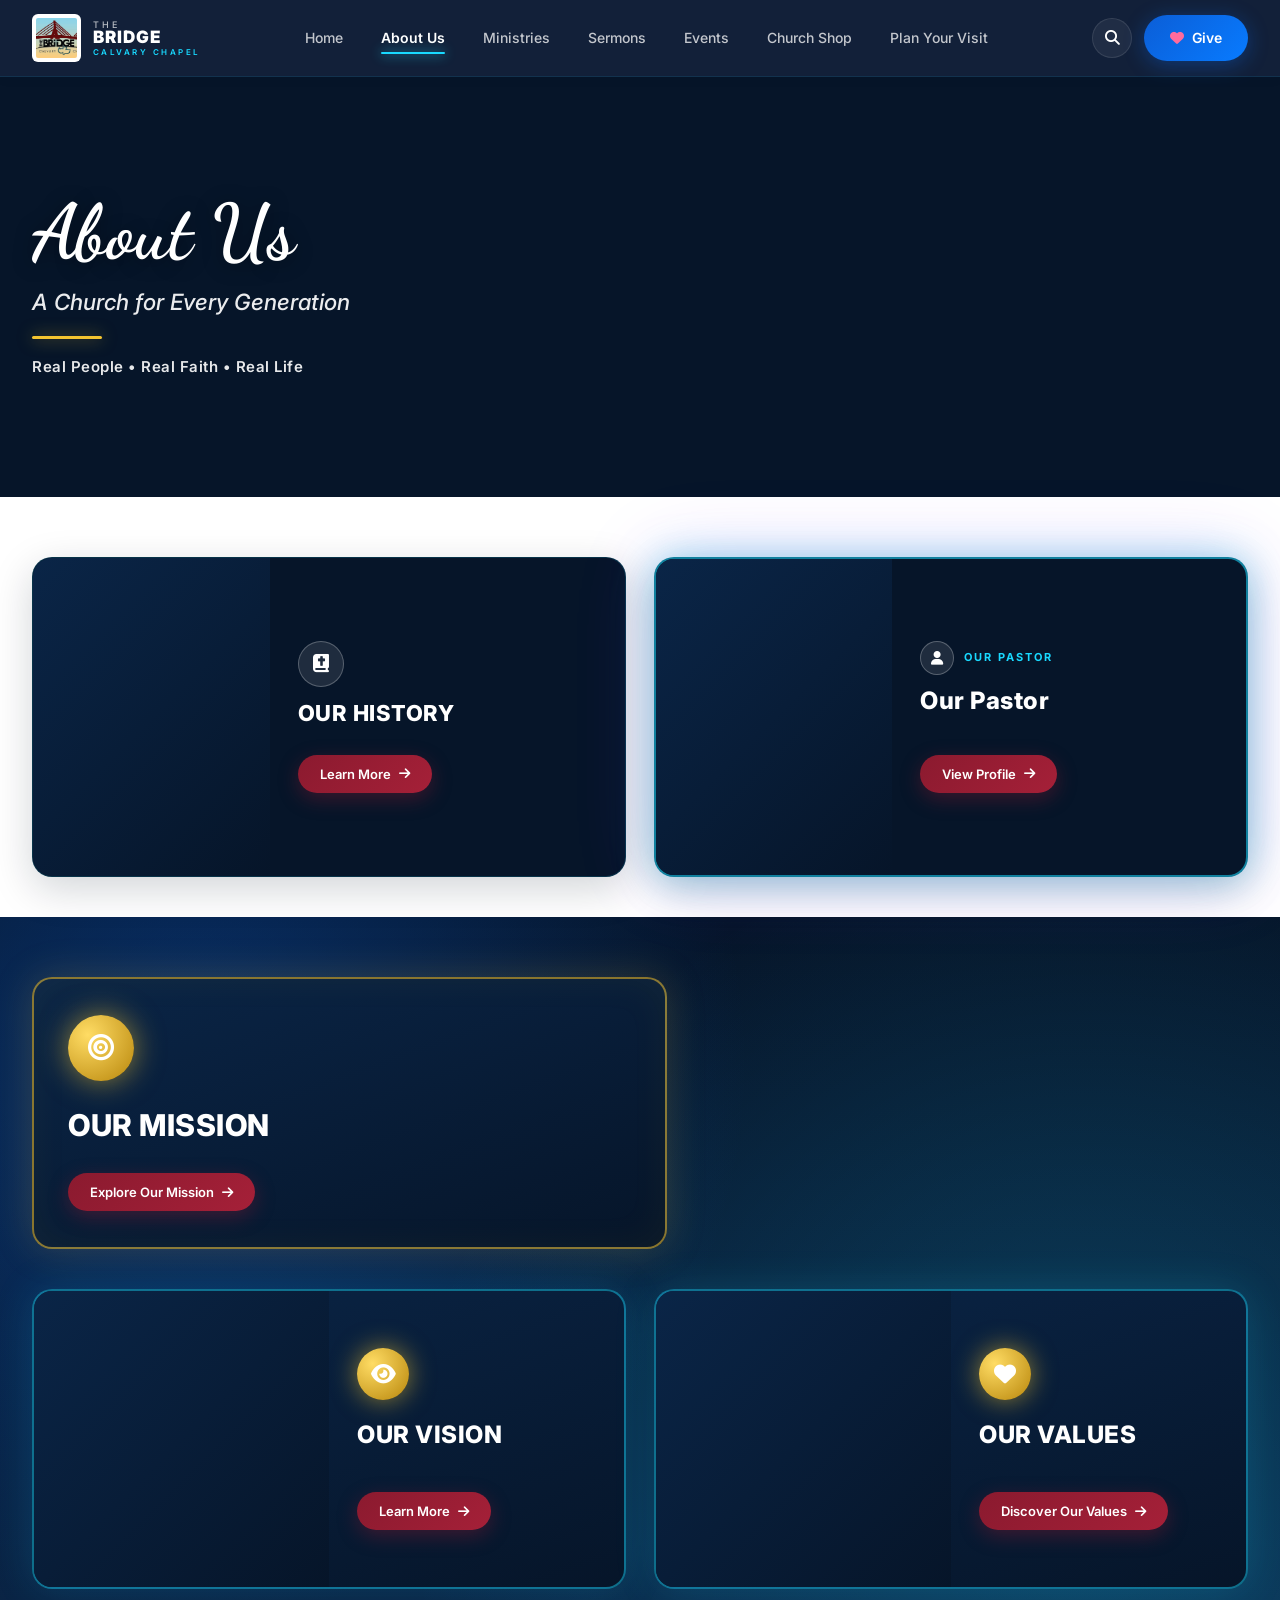
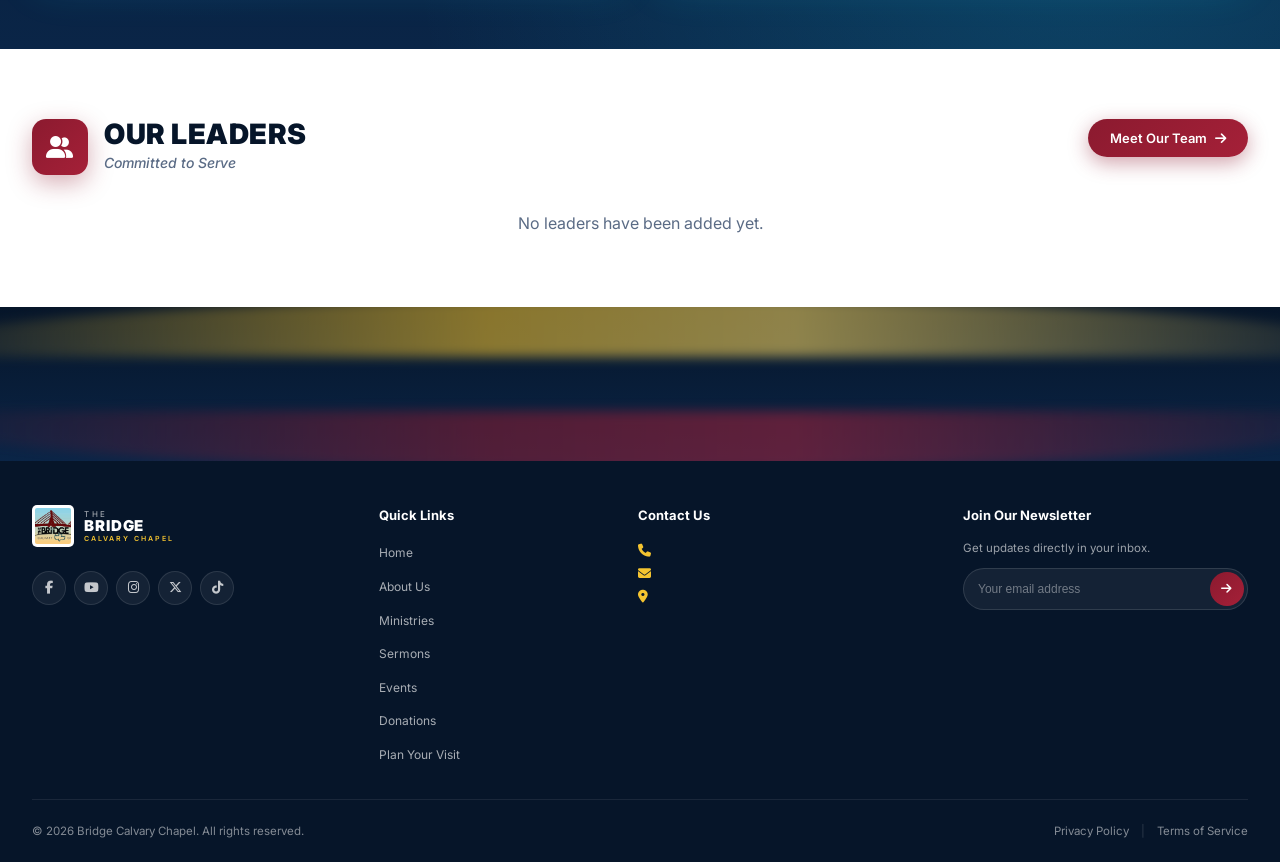
==== commit 1535f8d4: "fixed the seo and added new files site map etc" ====
--- a/about.html
+++ b/about.html
@@ -3,8 +3,31 @@
 <head>
     <meta charset="UTF-8">
     <meta name="viewport" content="width=device-width, initial-scale=1.0">
-    <meta name="description" content="About Bridge Calvary Chapel - Our story, mission, vision, and leadership">
-    <title>About Us - Bridge Calvary Chapel</title>
+    <title>About Us | The Bridge Calvary Chapel Jinja</title>
+    <meta name="description" content="Learn about The Bridge Calvary Chapel Jinja: our story, mission, vision, leadership, and commitment to making disciples of Christ Jesus in Uganda.">
+    <meta name="keywords" content="The Bridge Calvary Chapel Jinja, church mission Jinja, church leadership Uganda, church history Jinja, Christian church Jinja">
+    <meta name="author" content="The Bridge Calvary Chapel Jinja">
+    <meta name="robots" content="index, follow">
+    <meta name="language" content="English">
+    <meta name="geo.region" content="UG-224">
+    <meta name="geo.placename" content="Jinja, Uganda">
+    <meta name="geo.position" content="0.4244;33.2041">
+    <meta name="ICBM" content="0.4244, 33.2041">
+    <link rel="canonical" href="https://thebridgecalvarychapel.org/about.html">
+    <meta property="og:type" content="website">
+    <meta property="og:site_name" content="The Bridge Calvary Chapel Jinja">
+    <meta property="og:title" content="About Us | The Bridge Calvary Chapel Jinja">
+    <meta property="og:description" content="Learn about our story, mission, vision, and leadership at The Bridge Calvary Chapel Jinja.">
+    <meta property="og:url" content="https://thebridgecalvarychapel.org/about.html">
+    <meta property="og:image" content="https://mtmgvmvhgkoqjuhiqvsk.supabase.co/storage/v1/object/public/church-media/hero/hero.jpg">
+    <meta property="og:image:alt" content="The Bridge Calvary Chapel Jinja church family">
+    <meta property="og:locale" content="en_UG">
+    <meta name="twitter:card" content="summary_large_image">
+    <meta name="twitter:title" content="About Us | The Bridge Calvary Chapel Jinja">
+    <meta name="twitter:description" content="Learn about our story, mission, vision, and leadership in Jinja, Uganda.">
+    <meta name="twitter:image" content="https://mtmgvmvhgkoqjuhiqvsk.supabase.co/storage/v1/object/public/church-media/hero/hero.jpg">
+    <link rel="icon" href="assets/images/logo.jpg" type="image/jpeg">
+    <link rel="apple-touch-icon" href="assets/images/logo.jpg">
 
     <link rel="stylesheet" href="https://cdnjs.cloudflare.com/ajax/libs/font-awesome/6.4.0/css/all.min.css">
     <link href="https://fonts.googleapis.com/css2?family=Inter:wght@300;400;500;600;700;800;900&family=Dancing+Script:wght@400;600;700&display=swap" rel="stylesheet">
--- a/css/about.css
+++ b/css/about.css
@@ -884,4 +884,68 @@
         animation-duration: 0.01ms !important;
         transition-duration: 0.01ms !important;
     }
+}
+/* ============================================================
+   NAVBAR OVERRIDE — match dark navy navbar used on other pages
+   ============================================================ */
+.navbar {
+    background: rgba(6, 21, 47, 0.95);
+    backdrop-filter: blur(20px);
+    -webkit-backdrop-filter: blur(20px);
+    border-bottom: 1px solid rgba(24, 200, 255, 0.1);
+}
+.navbar .container { height: 76px; }
+.logo-img { height: 48px; background: #fff; padding: 4px; border-radius: 6px; }
+.logo-text { color: #fff; }
+.logo-the { color: #fff; }
+.logo-bridge { color: #fff; }
+.logo-calvary { color: #19D9FF; }
+
+.nav-link { color: rgba(255, 255, 255, 0.75); }
+.nav-link:hover { color: #fff; }
+.nav-link.active { color: #fff; font-weight: 600; }
+.nav-link.active::after {
+    background: #19D9FF;
+    box-shadow: 0 0 12px #19D9FF;
+}
+
+.nav-search-icon {
+    width: 40px;
+    height: 40px;
+    border-radius: 50%;
+    background: rgba(255, 255, 255, 0.06);
+    border: 1px solid rgba(255, 255, 255, 0.1);
+    color: #fff;
+    display: inline-flex;
+    align-items: center;
+    justify-content: center;
+    font-size: 15px;
+    transition: all 0.3s;
+    cursor: pointer;
+}
+.nav-search-icon:hover { background: rgba(24, 200, 255, 0.18); color: #19D9FF; }
+
+.btn-give {
+    background: linear-gradient(135deg, #0B5ED7, #087BFF);
+    box-shadow: 0 4px 20px rgba(11, 94, 215, 0.4);
+}
+.btn-give:hover {
+    transform: translateY(-2px);
+    box-shadow: 0 8px 32px rgba(24, 200, 255, 0.5);
+}
+.btn-give i { color: #FF6B9D; }
+
+.nav-toggle { color: #fff; }
+
+@media (max-width: 1024px) {
+    .nav-menu {
+        background: rgba(6, 21, 47, 0.98);
+        top: 76px;
+        border-top: 1px solid rgba(255, 255, 255, 0.08);
+    }
+    .nav-link { color: rgba(255, 255, 255, 0.75); }
+    .nav-link.active {
+        background: rgba(8, 123, 255, 0.15);
+        color: #fff;
+    }
 }
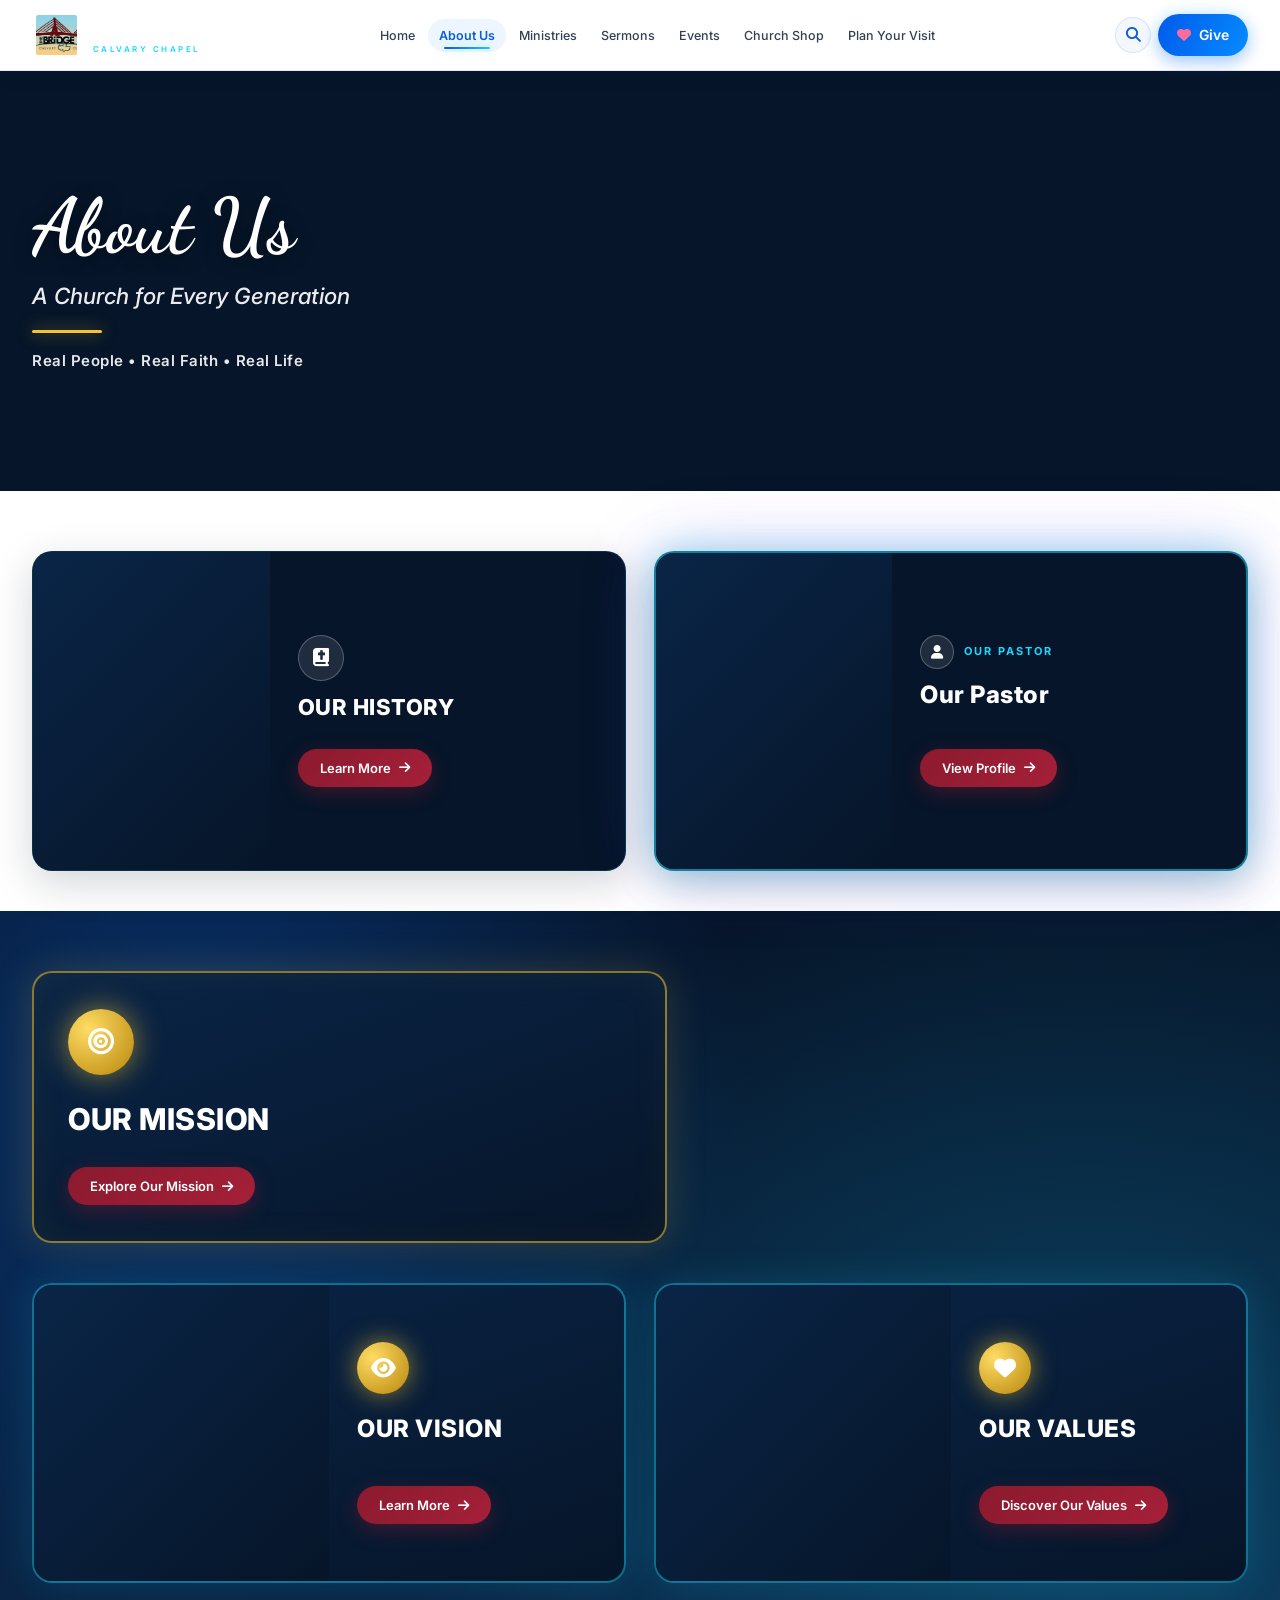
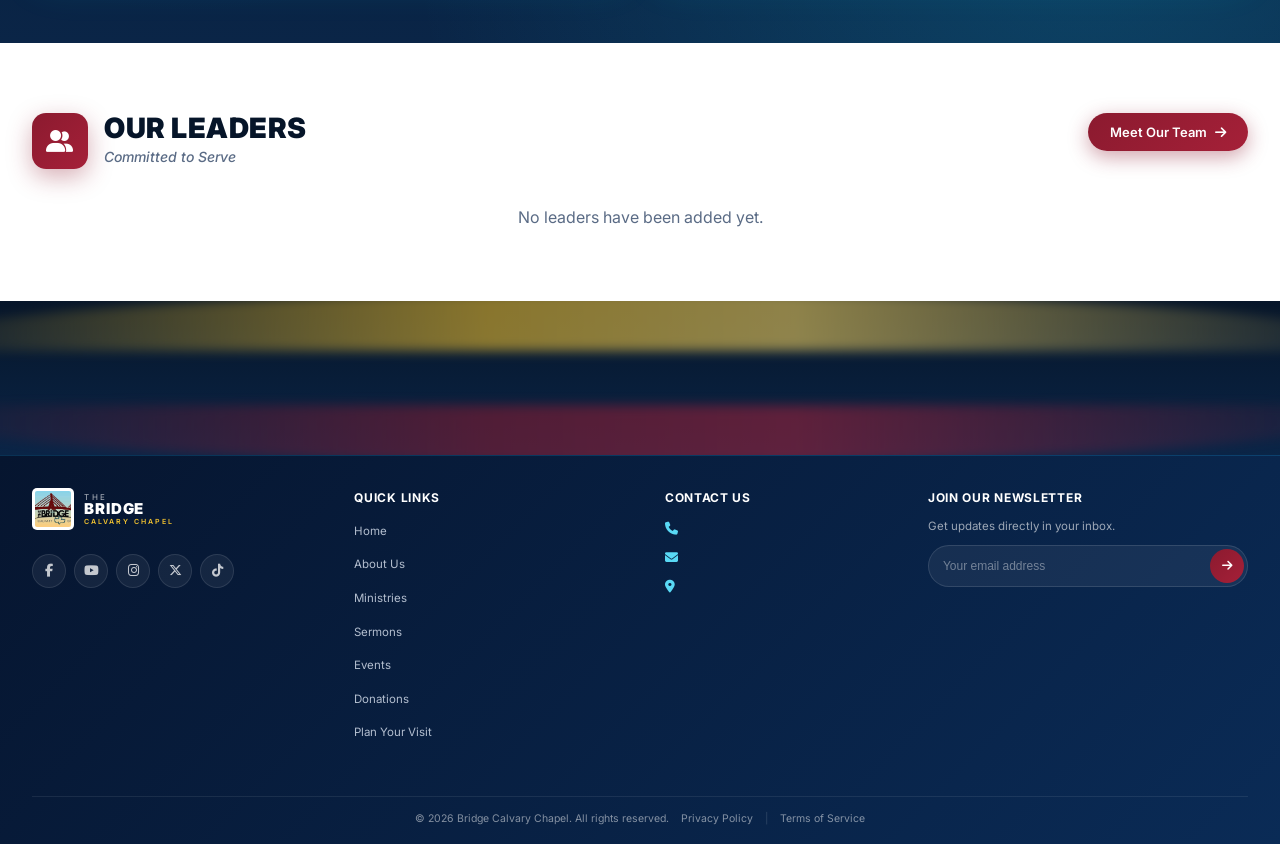
==== commit 7d7f4120: "home page" ====
--- a/about.html
+++ b/about.html
@@ -5,7 +5,7 @@
     <meta name="viewport" content="width=device-width, initial-scale=1.0">
     <title>About Us | The Bridge Calvary Chapel Jinja</title>
     <meta name="description" content="Learn about The Bridge Calvary Chapel Jinja: our story, mission, vision, leadership, and commitment to making disciples of Christ Jesus in Uganda.">
-    <meta name="keywords" content="The Bridge Calvary Chapel Jinja, church mission Jinja, church leadership Uganda, church history Jinja, Christian church Jinja">
+    <meta name="keywords" content="The Bridge Calvary Chapel Jinja, tbcc-church, church mission Jinja, church leadership Uganda, church history Jinja, Christian church Jinja">
     <meta name="author" content="The Bridge Calvary Chapel Jinja">
     <meta name="robots" content="index, follow">
     <meta name="language" content="English">
--- a/css/responsive.css
+++ b/css/responsive.css
@@ -441,4 +441,1362 @@
         transition-duration: 0.01ms !important;
         scroll-behavior: auto !important;
     }
+}
+
+/* Homepage upcoming events */
+.events-section {
+    position: relative;
+    overflow: hidden;
+    padding: clamp(56px, 7vw, 88px) 0 !important;
+    isolation: isolate;
+    background: linear-gradient(180deg, #F8FBFF 0%, #EDF6FF 100%);
+}
+
+.events-section::before,
+.events-section::after {
+    content: "";
+    position: absolute;
+    z-index: -1;
+    width: min(42vw, 540px);
+    aspect-ratio: 1;
+    border-radius: 50%;
+    filter: blur(2px);
+    pointer-events: none;
+}
+
+.events-section::before {
+    top: -38%;
+    left: -12%;
+    background: radial-gradient(circle, rgba(24, 200, 255, 0.16), transparent 68%);
+}
+
+.events-section::after {
+    right: -14%;
+    bottom: -48%;
+    background: radial-gradient(circle, rgba(11, 94, 215, 0.13), transparent 68%);
+}
+
+.events-section .section-header-centered {
+    position: relative;
+    max-width: 760px;
+    margin-bottom: clamp(28px, 4vw, 46px);
+    animation: events-header-enter 650ms ease-out both;
+}
+
+.events-section .section-eyebrow {
+    display: inline-flex;
+    align-items: center;
+    gap: 9px;
+    padding: 8px 13px;
+    border: 1px solid rgba(11, 94, 215, 0.16);
+    border-radius: 999px;
+    background: rgba(255, 255, 255, 0.78);
+    color: #0B5ED7;
+    letter-spacing: 1.8px;
+}
+
+.events-section .section-eyebrow::before {
+    content: "";
+    width: 7px;
+    height: 7px;
+    flex: 0 0 7px;
+    border-radius: 50%;
+    background: #10B981;
+    box-shadow: 0 0 0 4px rgba(16, 185, 129, 0.13);
+}
+
+.events-section .section-title-serif {
+    margin: 14px 0 12px;
+    color: #06152F;
+    font-size: clamp(2rem, 4.2vw, 3.2rem);
+    letter-spacing: -0.035em;
+    text-wrap: balance;
+}
+
+.events-section .section-title-serif span {
+    display: inline;
+    color: #0B5ED7;
+    background: linear-gradient(110deg, #0B5ED7 10%, #087BFF 55%, #08AFCF 100%);
+    -webkit-background-clip: text;
+    background-clip: text;
+    -webkit-text-fill-color: transparent;
+}
+
+.events-section .section-description {
+    max-width: 590px;
+    margin: 0 auto;
+    color: #475569;
+    font-size: clamp(14px, 1.5vw, 16px);
+    line-height: 1.75;
+}
+
+.events-section .section-divider {
+    width: 68px;
+    height: 3px;
+    margin: 22px 0 24px;
+    border-radius: 99px;
+    background: linear-gradient(90deg, #0B5ED7, #18C8FF);
+    box-shadow: 0 0 18px rgba(8, 123, 255, 0.3);
+}
+
+.events-section .section-header-centered > .btn-outline-dark {
+    display: inline-flex;
+    align-items: center;
+    justify-content: center;
+    gap: 10px;
+    min-height: 48px;
+    padding: 0 22px;
+    border: 1px solid rgba(11, 94, 215, 0.2);
+    border-radius: 999px;
+    background: #fff;
+    color: #0B5ED7;
+    font-size: 13px;
+    font-weight: 700;
+    box-shadow: 0 8px 22px rgba(6, 21, 47, 0.08);
+    transition: color 220ms ease, background 220ms ease, box-shadow 220ms ease, transform 220ms ease;
+}
+
+.events-section .section-header-centered > .btn-outline-dark:hover {
+    transform: translateY(-2px);
+    border-color: transparent;
+    background: linear-gradient(110deg, #0B5ED7, #087BFF);
+    color: #fff;
+    box-shadow: 0 10px 26px rgba(11, 94, 215, 0.28);
+}
+
+.events-section .section-header-centered > .btn-outline-dark i,
+.events-section .event-body > .btn i {
+    transition: transform 220ms ease;
+}
+
+.events-section .section-header-centered > .btn-outline-dark:hover i,
+.events-section .event-body > .btn:hover i {
+    transform: translateX(4px);
+}
+
+.events-section #eventsSlider {
+    display: flex !important;
+    align-items: stretch;
+    gap: clamp(16px, 2vw, 24px) !important;
+    overflow-x: auto !important;
+    overflow-y: hidden;
+    padding: 12px 8px 28px;
+    scroll-padding-inline: 8px;
+    scroll-snap-type: x mandatory;
+    scrollbar-width: thin;
+    scrollbar-color: #9CC8F0 transparent;
+    -webkit-overflow-scrolling: touch;
+}
+
+.events-section #eventsSlider::-webkit-scrollbar {
+    height: 6px;
+}
+
+.events-section #eventsSlider::-webkit-scrollbar-track {
+    background: rgba(11, 94, 215, 0.08);
+    border-radius: 99px;
+}
+
+.events-section #eventsSlider::-webkit-scrollbar-thumb {
+    background: #9CC8F0;
+    border-radius: 99px;
+}
+
+.events-section #eventsSlider:focus-visible {
+    outline: 3px solid rgba(8, 123, 255, 0.45);
+    outline-offset: 3px;
+    border-radius: 16px;
+}
+
+.events-section #eventsSlider > .event-card {
+    display: flex;
+    flex: 0 0 clamp(280px, 30vw, 360px) !important;
+    flex-direction: column;
+    width: clamp(280px, 30vw, 360px) !important;
+    min-height: 100%;
+    border: 1px solid rgba(11, 94, 215, 0.12) !important;
+    border-radius: 20px !important;
+    background: #fff !important;
+    box-shadow: 0 10px 26px rgba(6, 21, 47, 0.08), 0 2px 6px rgba(6, 21, 47, 0.04) !important;
+    scroll-snap-align: start;
+    animation: events-card-enter 560ms cubic-bezier(0.2, 0.75, 0.25, 1) backwards !important;
+    transition: transform 260ms ease, border-color 260ms ease, box-shadow 260ms ease;
+}
+
+.events-section #eventsSlider > .event-card:nth-child(2) { animation-delay: 70ms; }
+.events-section #eventsSlider > .event-card:nth-child(3) { animation-delay: 140ms; }
+.events-section #eventsSlider > .event-card:nth-child(4) { animation-delay: 210ms; }
+
+.events-section #eventsSlider > .event-card:hover,
+.events-section #eventsSlider > .event-card:focus-within {
+    transform: translateY(-5px);
+    border-color: rgba(8, 123, 255, 0.45) !important;
+    box-shadow: 0 0 0 1px rgba(24, 200, 255, 0.2), 0 18px 38px rgba(6, 21, 47, 0.15), 0 0 28px rgba(8, 123, 255, 0.16) !important;
+    transform: translateY(-5px) !important;
+}
+
+.events-section #eventsSlider .event-image {
+    height: 220px !important;
+    flex: 0 0 220px;
+    background: linear-gradient(135deg, #0A2548, #087BFF);
+}
+
+.events-section #eventsSlider .event-image::after {
+    content: "";
+    position: absolute;
+    inset: 45% 0 0;
+    background: linear-gradient(180deg, transparent, rgba(6, 21, 47, 0.28));
+    pointer-events: none;
+}
+
+.events-section #eventsSlider .event-image img {
+    width: 100%;
+    height: 100%;
+    object-fit: cover;
+    transition: transform 500ms ease;
+}
+
+.events-section #eventsSlider > .event-card:hover .event-image img {
+    transform: scale(1.045);
+}
+
+.events-section #eventsSlider .event-date-badge {
+    z-index: 1;
+    top: 14px;
+    left: 14px;
+    min-width: 56px;
+    padding: 9px 12px;
+    border: 1px solid rgba(255, 255, 255, 0.32);
+    border-radius: 13px;
+    background: linear-gradient(140deg, #0B5ED7, #087BFF);
+    box-shadow: 0 7px 20px rgba(6, 21, 47, 0.25);
+}
+
+.events-section #eventsSlider .event-body {
+    display: flex;
+    flex: 1;
+    flex-direction: column;
+    align-items: stretch;
+    padding: 20px 20px 22px !important;
+}
+
+.events-section #eventsSlider .event-body h4 {
+    display: -webkit-box;
+    overflow: hidden;
+    margin: 0 0 14px;
+    color: #06152F;
+    font-size: 19px !important;
+    line-height: 1.35;
+    -webkit-box-orient: vertical;
+    -webkit-line-clamp: 2;
+}
+
+.events-section #eventsSlider .event-body p {
+    align-items: flex-start;
+    color: #52647B;
+    font-size: 13px;
+    line-height: 1.5;
+}
+
+.events-section #eventsSlider .event-body p i {
+    margin-top: 3px;
+    color: #0B5ED7;
+}
+
+.events-section #eventsSlider .event-body > .btn {
+    display: inline-flex;
+    align-items: center;
+    justify-content: center;
+    gap: 9px;
+    min-height: 46px;
+    margin-top: auto !important;
+    padding: 0 18px;
+    border: 0 !important;
+    border-radius: 12px !important;
+    background: linear-gradient(110deg, #0B5ED7, #087BFF) !important;
+    color: #fff !important;
+    font-size: 13px;
+    font-weight: 700;
+    box-shadow: 0 7px 18px rgba(11, 94, 215, 0.2) !important;
+    transition: box-shadow 220ms ease, filter 220ms ease;
+}
+
+.events-section #eventsSlider .event-body > .btn:hover {
+    filter: brightness(1.08);
+    background: linear-gradient(110deg, #0B5ED7, #087BFF) !important;
+    color: #fff !important;
+    box-shadow: 0 10px 23px rgba(11, 94, 215, 0.32) !important;
+}
+
+.events-section #eventsSlider .event-body > .btn:focus-visible,
+.events-section .section-header-centered > .btn-outline-dark:focus-visible {
+    outline: 3px solid rgba(8, 123, 255, 0.45);
+    outline-offset: 3px;
+}
+
+@keyframes events-header-enter {
+    from { opacity: 0; transform: translateY(12px); }
+    to { opacity: 1; transform: translateY(0); }
+}
+
+@keyframes events-card-enter {
+    from { opacity: 0; transform: translateY(14px); }
+    to { opacity: 1; transform: translateY(0); }
+}
+
+@media (max-width: 768px) {
+    .events-section {
+        padding: 54px 0 !important;
+    }
+
+    .events-section .section-header-centered {
+        margin-bottom: 26px;
+    }
+
+    .events-section .section-description {
+        max-width: 520px;
+        padding: 0 8px;
+    }
+
+    .events-section #eventsSlider > .event-card {
+        flex-basis: min(86vw, 360px) !important;
+        width: min(86vw, 360px) !important;
+    }
+
+    .events-section #eventsSlider .event-image {
+        height: 195px !important;
+        flex-basis: 195px;
+    }
+}
+
+@media (max-width: 480px) {
+    .events-section {
+        padding: 46px 0 !important;
+    }
+
+    .events-section .section-title-serif {
+        font-size: clamp(1.85rem, 8vw, 2.45rem);
+    }
+
+    .events-section #eventsSlider {
+        gap: 14px !important;
+        padding-inline: 4px;
+    }
+
+    .events-section #eventsSlider .event-body {
+        padding: 18px 16px 18px !important;
+    }
+}
+
+@media (prefers-reduced-motion: reduce) {
+    .events-section .section-header-centered,
+    .events-section #eventsSlider > .event-card {
+        animation: none !important;
+    }
+}
+
+/* Homepage navigation, devotions, and footer */
+.navbar {
+    background: rgba(255, 255, 255, 0.96) !important;
+    border-bottom: 1px solid rgba(11, 94, 215, 0.12) !important;
+    box-shadow: 0 4px 20px rgba(6, 21, 47, 0.06);
+    backdrop-filter: blur(18px);
+    -webkit-backdrop-filter: blur(18px);
+}
+
+.navbar .container {
+    height: 70px;
+    gap: 18px;
+}
+
+.navbar .logo-text {
+    color: #06152F !important;
+}
+
+.navbar .nav-menu {
+    gap: 2px;
+}
+
+.navbar .nav-link {
+    padding: 9px 11px;
+    border-radius: 999px;
+    color: #334155 !important;
+    font-size: 12.5px;
+    transition: color 180ms ease, background 180ms ease;
+}
+
+.navbar .nav-link:hover,
+.navbar .nav-link.active {
+    background: #EDF6FF;
+    color: #0B5ED7 !important;
+}
+
+.navbar .nav-link.active::after {
+    right: 16px;
+    bottom: 3px;
+    left: 16px;
+    height: 2px;
+    background: linear-gradient(90deg, #0B5ED7, #18C8FF) !important;
+    box-shadow: 0 0 10px rgba(24, 200, 255, 0.4) !important;
+}
+
+.navbar .nav-actions {
+    gap: 7px;
+}
+
+.navbar .nav-search-icon,
+.navbar .mode-btn {
+    width: 36px;
+    height: 36px;
+    border: 1px solid rgba(11, 94, 215, 0.12);
+    border-radius: 50%;
+    background: #F4F8FD;
+    color: #0B5ED7 !important;
+    transition: transform 180ms ease, background 180ms ease, box-shadow 180ms ease;
+}
+
+.navbar .nav-search-icon:hover,
+.navbar .mode-btn:hover {
+    transform: translateY(-1px);
+    background: #E5F3FF;
+    box-shadow: 0 4px 14px rgba(11, 94, 215, 0.14);
+}
+
+.navbar .btn-give {
+    gap: 8px;
+    padding: 10px 19px;
+    border-radius: 999px !important;
+    background: linear-gradient(115deg, #005BEA, #078BFF) !important;
+    color: #fff !important;
+    box-shadow: 0 6px 18px rgba(0, 91, 234, 0.32), 0 0 18px rgba(0, 217, 255, 0.14);
+    animation: give-button-enter 720ms cubic-bezier(0.2, 0.75, 0.25, 1) both, give-button-breathe 2.8s ease-in-out 720ms infinite;
+}
+
+.navbar .btn-give i {
+    color: #FF6B9D !important;
+    animation: give-heartbeat 1.8s ease-in-out infinite;
+}
+
+.navbar .btn-give span {
+    display: inline !important;
+}
+
+.floating-give {
+    border-radius: 999px !important;
+    background: linear-gradient(115deg, #005BEA, #078BFF) !important;
+    box-shadow: 0 8px 24px rgba(0, 91, 234, 0.38), 0 0 22px rgba(0, 217, 255, 0.2) !important;
+    animation: give-button-enter 720ms cubic-bezier(0.2, 0.75, 0.25, 1) both, give-button-breathe 2.8s ease-in-out 720ms infinite !important;
+}
+
+.floating-give i {
+    color: #FF6B9D !important;
+    animation: give-heartbeat 1.8s ease-in-out infinite;
+}
+
+.navbar .nav-toggle {
+    color: #0B5ED7;
+    border: 1px solid rgba(11, 94, 215, 0.16);
+    background: #F4F8FD;
+}
+
+.devotion-section {
+    position: relative;
+    isolation: isolate;
+    overflow: hidden;
+    padding: clamp(56px, 7vw, 88px) 0 !important;
+    background: linear-gradient(180deg, #F8FBFF 0%, #EAF4FF 100%) !important;
+}
+
+.devotion-section::before,
+.devotion-section::after {
+    content: "";
+    position: absolute;
+    z-index: -1;
+    width: min(42vw, 520px);
+    aspect-ratio: 1;
+    border-radius: 50%;
+    pointer-events: none;
+}
+
+.devotion-section::before {
+    top: -34%;
+    right: -14%;
+    background: radial-gradient(circle, rgba(24, 200, 255, 0.17), transparent 68%);
+}
+
+.devotion-section::after {
+    bottom: -48%;
+    left: -12%;
+    background: radial-gradient(circle, rgba(11, 94, 215, 0.14), transparent 68%);
+}
+
+.devotion-section .section-header-elevation {
+    position: relative;
+    display: flex;
+    align-items: flex-end;
+    justify-content: space-between;
+    gap: 24px;
+    margin-bottom: 30px;
+}
+
+.devotion-section .section-eyebrow {
+    display: inline-flex;
+    align-items: center;
+    gap: 9px;
+    color: #0B5ED7 !important;
+    letter-spacing: 1.7px;
+}
+
+.devotion-section .section-eyebrow::before {
+    content: "";
+    width: 7px;
+    height: 7px;
+    border-radius: 50%;
+    background: #18C8FF;
+    box-shadow: 0 0 0 4px rgba(24, 200, 255, 0.15);
+}
+
+.devotion-section .section-title-serif {
+    margin: 8px 0 8px;
+    color: #06152F !important;
+    font-size: clamp(2rem, 3.6vw, 2.8rem);
+    letter-spacing: -0.035em;
+    line-height: 1.15;
+}
+
+.devotion-section .section-title-serif span {
+    color: #0B5ED7 !important;
+    background: linear-gradient(110deg, #0B5ED7, #087BFF 58%, #08AFCF);
+    -webkit-background-clip: text;
+    background-clip: text;
+    -webkit-text-fill-color: transparent !important;
+}
+
+.devotion-intro {
+    max-width: 560px;
+    margin: 0;
+    color: #52647B !important;
+    font-size: 14px;
+    line-height: 1.7;
+}
+
+.devotion-section .section-header-elevation > .btn-outline-dark {
+    display: inline-flex;
+    flex: 0 0 auto;
+    align-items: center;
+    justify-content: center;
+    gap: 9px;
+    min-height: 46px;
+    padding: 0 20px;
+    border: 1px solid rgba(11, 94, 215, 0.18);
+    border-radius: 999px;
+    background: #fff;
+    color: #0B5ED7;
+    font-size: 12px;
+    font-weight: 700;
+    box-shadow: 0 7px 20px rgba(6, 21, 47, 0.08);
+    transition: transform 200ms ease, box-shadow 200ms ease, background 200ms ease, color 200ms ease;
+}
+
+.devotion-section .section-header-elevation > .btn-outline-dark:hover {
+    transform: translateY(-2px);
+    background: linear-gradient(110deg, #0B5ED7, #087BFF);
+    color: #fff;
+    box-shadow: 0 10px 24px rgba(11, 94, 215, 0.24);
+}
+
+.devotion-section #devotionSlider {
+    display: flex !important;
+    flex-wrap: nowrap !important;
+    gap: 18px !important;
+    overflow-x: auto !important;
+    overflow-y: hidden;
+    padding: 10px 4px 18px;
+    scroll-snap-type: x mandatory;
+    scrollbar-width: thin;
+    scrollbar-color: #8CBCEB transparent;
+    -webkit-overflow-scrolling: touch;
+}
+
+.devotion-section #devotionSlider > .devotion-card {
+    position: relative;
+    display: flex;
+    flex: 0 0 320px !important;
+    width: 320px !important;
+    max-width: none;
+    min-height: 340px;
+    flex-direction: column;
+    padding: 20px;
+    overflow: hidden;
+    scroll-snap-align: start;
+    border: 1px solid rgba(11, 94, 215, 0.12) !important;
+    border-radius: 20px !important;
+    background: rgba(255, 255, 255, 0.96) !important;
+    box-shadow: 0 10px 26px rgba(6, 21, 47, 0.08), 0 2px 6px rgba(6, 21, 47, 0.04) !important;
+    animation: devotion-card-enter 560ms cubic-bezier(0.2, 0.75, 0.25, 1) backwards !important;
+    transition: transform 240ms ease, border-color 240ms ease, box-shadow 240ms ease;
+}
+
+.devotion-section #devotionSlider > .devotion-card::before {
+    position: absolute;
+    top: 0;
+    right: 20px;
+    left: 20px;
+    height: 3px;
+    border-radius: 0 0 99px 99px;
+    background: linear-gradient(90deg, #0B5ED7, #18C8FF);
+    content: "";
+}
+
+.devotion-section #devotionSlider > .devotion-card::after {
+    position: absolute;
+    z-index: 0;
+    inset: 0;
+    border: 1px solid rgba(24, 200, 255, 0.58);
+    border-radius: inherit;
+    box-shadow: inset 0 0 26px rgba(24, 200, 255, 0.08), 0 0 22px rgba(8, 123, 255, 0.14);
+    content: "";
+    pointer-events: none;
+    animation: devotion-card-glow 4.2s ease-in-out infinite;
+}
+
+.devotion-section #devotionSlider > .devotion-card > * {
+    position: relative;
+    z-index: 1;
+}
+
+.devotion-section #devotionSlider > .devotion-card:nth-child(2) { animation-delay: 80ms !important; }
+.devotion-section #devotionSlider > .devotion-card:nth-child(3) { animation-delay: 160ms !important; }
+.devotion-section #devotionSlider > .devotion-card:nth-child(4) { animation-delay: 240ms !important; }
+.devotion-section #devotionSlider > .devotion-card:nth-child(5) { animation-delay: 320ms !important; }
+
+.devotion-section #devotionSlider > .devotion-card:hover,
+.devotion-section #devotionSlider > .devotion-card:focus-visible {
+    transform: translateY(-5px) !important;
+    border-color: rgba(8, 123, 255, 0.42) !important;
+    box-shadow: 0 0 0 1px rgba(24, 200, 255, 0.18), 0 18px 36px rgba(6, 21, 47, 0.13), 0 0 26px rgba(8, 123, 255, 0.14) !important;
+}
+
+.devotion-section #devotionSlider > .devotion-card:hover::after,
+.devotion-section #devotionSlider > .devotion-card:focus-visible::after {
+    animation-play-state: paused;
+    opacity: 0.95;
+}
+
+.devotion-section .devotion-thumb {
+    display: block;
+    height: 148px;
+    margin: 4px 0 16px;
+    overflow: hidden;
+    border-radius: 13px;
+    background: linear-gradient(135deg, #0B5ED7, #18C8FF);
+}
+
+.devotion-section .devotion-thumb img {
+    width: 100%;
+    height: 100%;
+    object-fit: cover;
+    transition: transform 450ms ease;
+}
+
+.devotion-section .devotion-card:hover .devotion-thumb img {
+    transform: scale(1.04);
+}
+
+.devotion-section .devotion-card-title {
+    margin: 4px 0 8px;
+    color: #06152F !important;
+    font-family: 'Playfair Display', serif;
+    font-size: 19px;
+    font-weight: 700;
+    line-height: 1.35;
+}
+
+.devotion-section .devotion-card-ref {
+    align-self: flex-start;
+    margin-bottom: 12px;
+    padding: 5px 9px;
+    border-radius: 999px;
+    background: #EAF4FF;
+    color: #0B5ED7 !important;
+    font-size: 10px;
+    letter-spacing: 0.7px;
+}
+
+.devotion-section .devotion-card-desc {
+    display: -webkit-box;
+    overflow: hidden;
+    margin-bottom: 18px;
+    color: #52647B !important;
+    font-size: 13px;
+    line-height: 1.65;
+    -webkit-box-orient: vertical;
+    -webkit-line-clamp: 4;
+}
+
+.devotion-section .devotion-card-btn {
+    display: flex;
+    align-items: center;
+    justify-content: space-between;
+    gap: 10px;
+    min-height: 44px;
+    margin-top: auto;
+    padding: 0 14px;
+    border: 0 !important;
+    border-radius: 12px !important;
+    background: linear-gradient(110deg, #0B5ED7, #087BFF) !important;
+    color: #fff !important;
+    font-size: 12px;
+    font-weight: 700;
+    letter-spacing: 0.2px;
+    transition: box-shadow 220ms ease, filter 220ms ease;
+}
+
+.devotion-section .devotion-card:hover .devotion-card-btn {
+    filter: brightness(1.08);
+    border-color: transparent !important;
+    background: linear-gradient(110deg, #0B5ED7, #087BFF) !important;
+    color: #fff !important;
+    box-shadow: 0 8px 20px rgba(11, 94, 215, 0.25) !important;
+}
+
+.devotion-section .devotion-card-btn i {
+    transition: transform 200ms ease;
+}
+
+.devotion-section .devotion-card:hover .devotion-card-btn i {
+    transform: translateX(4px);
+}
+
+.devotion-section .devotion-card:focus-visible,
+.devotion-section .section-header-elevation > .btn-outline-dark:focus-visible {
+    outline: 3px solid rgba(8, 123, 255, 0.5);
+    outline-offset: 3px;
+}
+
+.modal-panel.devotion-panel {
+    border-color: rgba(24, 200, 255, 0.48) !important;
+    border-radius: 24px !important;
+    background: linear-gradient(155deg, #0B2B52 0%, #06152F 78%) !important;
+    box-shadow: 0 0 44px rgba(8, 123, 255, 0.3), 0 28px 72px rgba(0, 0, 0, 0.48) !important;
+}
+
+.modal-panel.devotion-panel::before {
+    background: linear-gradient(135deg, rgba(24, 200, 255, 0.72), rgba(11, 94, 215, 0.62), rgba(8, 175, 207, 0.42));
+}
+
+.modal-panel.devotion-panel .modal-panel-body {
+    padding: 34px clamp(22px, 5vw, 42px) 38px;
+}
+
+.modal-panel.devotion-panel .modal-panel-image {
+    height: 245px;
+    flex: 0 0 245px;
+}
+
+.modal-panel.devotion-panel .modal-panel-image::after {
+    position: absolute;
+    inset: 0;
+    background: linear-gradient(180deg, rgba(6, 21, 47, 0.02), rgba(6, 21, 47, 0.42));
+    content: "";
+    pointer-events: none;
+}
+
+.modal-panel.devotion-panel .modal-panel-icon {
+    background: linear-gradient(135deg, #0B5ED7, #18C8FF) !important;
+    color: #fff !important;
+    box-shadow: 0 0 30px rgba(24, 200, 255, 0.38) !important;
+}
+
+.modal-panel.devotion-panel .modal-panel-header h2 {
+    background: linear-gradient(135deg, #fff, #8BE9FF);
+    -webkit-background-clip: text;
+    background-clip: text;
+    color: #fff !important;
+    -webkit-text-fill-color: transparent !important;
+}
+
+.modal-panel.devotion-panel .modal-panel-subtitle {
+    color: rgba(255, 255, 255, 0.68);
+}
+
+.devotion-panel-label {
+    display: block;
+    margin-bottom: 8px;
+    color: #8BE9FF;
+    font-size: 10px;
+    font-weight: 800;
+    letter-spacing: 1.5px;
+}
+
+.modal-panel.devotion-panel .devotion-panel-scripture,
+.modal-panel.devotion-panel .devotion-panel-prayer {
+    padding: 18px 20px;
+    border-left-color: #18C8FF;
+    background: linear-gradient(130deg, rgba(8, 123, 255, 0.18), rgba(24, 200, 255, 0.07));
+}
+
+.modal-panel.devotion-panel .devotion-panel-scripture p,
+.modal-panel.devotion-panel .devotion-panel-prayer p {
+    color: #D9F7FF;
+    font-size: 15px;
+    line-height: 1.75;
+}
+
+.devotion-panel-reflection h3 {
+    margin: 22px 0 8px;
+    color: #fff;
+    font-size: 14px;
+    font-weight: 800;
+    letter-spacing: 1px;
+    text-transform: uppercase;
+}
+
+.modal-panel.devotion-panel .devotion-panel-reflection .modal-panel-description {
+    margin-bottom: 10px;
+    color: rgba(255, 255, 255, 0.84);
+    font-size: 15px;
+    line-height: 1.8;
+}
+
+.modal-panel.devotion-panel .devotion-panel-intro {
+    margin: 0 0 18px;
+    color: rgba(255, 255, 255, 0.78);
+    font-size: 15px;
+    line-height: 1.75;
+}
+
+.devotion-share-row {
+    display: flex;
+    flex-direction: column;
+    align-items: flex-start;
+    gap: 10px;
+    margin-top: 20px;
+}
+
+.devotion-share-button {
+    display: inline-flex;
+    min-height: 46px;
+    align-items: center;
+    justify-content: center;
+    gap: 9px;
+    padding: 0 20px;
+    border: 1px solid rgba(139, 233, 255, 0.4);
+    border-radius: 999px;
+    background: linear-gradient(115deg, #0B5ED7, #087BFF);
+    color: #FFFFFF;
+    font: inherit;
+    font-size: 13px;
+    font-weight: 700;
+    cursor: pointer;
+    box-shadow: 0 8px 22px rgba(8, 123, 255, 0.24);
+    transition: transform 180ms ease, box-shadow 180ms ease;
+}
+
+.devotion-share-button:hover,
+.devotion-share-button:focus-visible {
+    transform: translateY(-2px);
+    box-shadow: 0 0 24px rgba(24, 200, 255, 0.32);
+}
+
+.devotion-share-status {
+    min-height: 18px;
+    margin: 0;
+    color: #B9F2FF;
+    font-size: 12px;
+    line-height: 1.5;
+}
+
+.footer {
+    position: relative;
+    overflow: hidden;
+    padding: 28px 0 16px !important;
+    border-top: 1px solid rgba(24, 200, 255, 0.14) !important;
+    background: linear-gradient(135deg, #06152F 0%, #0A2B56 100%) !important;
+}
+
+.footer .container {
+    position: relative;
+    z-index: 1;
+}
+
+.footer .footer-grid {
+    grid-template-columns: 1.25fr 1.2fr 1fr 1.35fr;
+    gap: 26px;
+    padding: 4px 0 20px;
+}
+
+.footer-description {
+    max-width: 280px;
+    margin: 10px 0 14px;
+    color: rgba(255, 255, 255, 0.72);
+    font-size: 12px;
+    line-height: 1.65;
+}
+
+.footer .footer-col h4 {
+    margin-bottom: 10px;
+    color: #fff;
+    font-size: 12px;
+    letter-spacing: 0.7px;
+    text-transform: uppercase;
+}
+
+.footer .footer-link-grid {
+    display: grid;
+    grid-template-columns: repeat(2, minmax(0, 1fr));
+    gap: 5px 12px;
+}
+
+.footer .footer-col ul li {
+    margin: 0;
+}
+
+.footer .footer-col ul li a,
+.footer .footer-contact-item {
+    color: rgba(232, 241, 252, 0.76) !important;
+    font-size: 11.5px;
+    line-height: 1.5;
+    transition: color 180ms ease;
+}
+
+.footer .footer-col ul li a:hover {
+    color: #8BE9FF;
+}
+
+.footer .footer-contact-item {
+    gap: 8px;
+    margin-bottom: 6px;
+}
+
+.footer .footer-contact-item i {
+    color: #59D9F5;
+}
+
+.footer .footer-newsletter-form {
+    margin-bottom: 0;
+}
+
+.footer .footer-bottom {
+    justify-content: center;
+    padding-top: 14px;
+    font-size: 10.5px;
+}
+
+.floating-give {
+    right: 20px;
+    bottom: 20px;
+    padding: 11px 17px;
+    border-radius: 999px;
+    background: linear-gradient(120deg, #0B5ED7, #087BFF) !important;
+    box-shadow: 0 8px 24px rgba(11, 94, 215, 0.35), 0 0 22px rgba(24, 200, 255, 0.18) !important;
+    animation: floatPulse 3.5s ease-in-out infinite;
+}
+
+.floating-give i {
+    color: #B9F2FF;
+}
+
+@keyframes devotion-card-enter {
+    from { opacity: 0; transform: translateY(14px); }
+    to { opacity: 1; transform: translateY(0); }
+}
+
+@media (max-width: 1200px) {
+    .navbar .mode-btn {
+        display: none;
+    }
+}
+
+@media (max-width: 1024px) {
+    .navbar .container {
+        height: 66px;
+    }
+
+    .navbar .nav-menu {
+        top: 66px;
+        padding: 14px 18px 18px;
+        border-top: 1px solid rgba(24, 200, 255, 0.2);
+        border-radius: 0 0 18px 18px;
+        background: rgba(6, 21, 47, 0.98);
+        box-shadow: 0 18px 32px rgba(6, 21, 47, 0.22);
+    }
+
+    .navbar .nav-link {
+        color: rgba(255, 255, 255, 0.82) !important;
+    }
+
+    .navbar .nav-link:hover,
+    .navbar .nav-link.active {
+        background: rgba(24, 200, 255, 0.13);
+        color: #8BE9FF !important;
+    }
+
+    .devotion-section #devotionSlider {
+        grid-template-columns: repeat(2, minmax(0, 1fr));
+    }
+
+    .footer .footer-grid {
+        grid-template-columns: 1.2fr 1fr 1fr !important;
+    }
+
+    .footer .footer-grid > .footer-brand {
+        grid-row: span 2;
+    }
+}
+
+@media (max-width: 768px) {
+    .navbar .container {
+        height: 60px;
+    }
+
+    .navbar .nav-menu {
+        top: 60px;
+    }
+
+    .navbar .nav-toggle {
+        width: 36px;
+        height: 36px;
+        color: #0B5ED7;
+    }
+
+    .devotion-section {
+        padding: 54px 0 !important;
+    }
+
+    .devotion-section .section-header-elevation {
+        align-items: flex-start;
+        flex-direction: column;
+        gap: 16px;
+        margin-bottom: 20px;
+    }
+
+    .devotion-section #devotionSlider {
+        display: flex !important;
+        gap: 16px !important;
+        overflow-x: auto !important;
+        overflow-y: hidden;
+        padding: 10px 6px 24px;
+        scroll-snap-type: x mandatory;
+        scrollbar-width: thin;
+        scrollbar-color: #9CC8F0 transparent;
+        -webkit-overflow-scrolling: touch;
+    }
+
+    .devotion-section #devotionSlider > .devotion-card {
+        flex: 0 0 min(86vw, 360px) !important;
+        width: min(86vw, 360px) !important;
+        min-height: 330px;
+        scroll-snap-align: start;
+    }
+
+    .devotion-section #devotionSlider::-webkit-scrollbar {
+        height: 5px;
+    }
+
+    .devotion-section #devotionSlider::-webkit-scrollbar-thumb {
+        border-radius: 99px;
+        background: #9CC8F0;
+    }
+
+    .footer .footer-grid {
+        grid-template-columns: repeat(2, minmax(0, 1fr)) !important;
+        gap: 20px 16px;
+    }
+
+    .footer .footer-grid > .footer-brand,
+    .footer .footer-grid > .footer-col:last-child {
+        grid-column: 1 / -1;
+        grid-row: auto;
+    }
+
+    .footer-description {
+        max-width: 420px;
+    }
+}
+
+@media (max-width: 480px) {
+    .navbar .container {
+        gap: 8px;
+    }
+
+    .navbar .nav-actions {
+        gap: 5px;
+    }
+
+    .navbar .nav-search-icon {
+        width: 32px;
+        height: 32px;
+    }
+
+    .navbar .btn-give {
+        padding: 8px 12px;
+    }
+
+    .devotion-section {
+        padding: 46px 0 !important;
+    }
+
+    .devotion-section .section-title-serif {
+        font-size: clamp(1.85rem, 8vw, 2.45rem);
+    }
+
+    .modal-panel.devotion-panel {
+        width: calc(100% - 24px);
+        max-height: 90vh;
+        border-radius: 19px;
+    }
+
+    .modal-panel.devotion-panel .modal-panel-body {
+        padding: 26px 20px 28px;
+    }
+
+    .footer {
+        padding: 24px 0 14px !important;
+    }
+
+    .footer .footer-grid {
+        gap: 18px 12px;
+    }
+
+    .footer .footer-col ul li a,
+    .footer .footer-contact-item {
+        font-size: 10.5px;
+    }
+
+    .floating-give {
+        right: 14px;
+        bottom: 14px;
+    }
+}
+
+@media (prefers-reduced-motion: reduce) {
+    .devotion-section #devotionSlider > .devotion-card {
+        animation: none !important;
+    }
+}
+
+.devotion-section #devotionSlider::-webkit-scrollbar,
+.sermons-section #sermonsSlider::-webkit-scrollbar {
+    height: 7px;
+}
+
+.devotion-section #devotionSlider::-webkit-scrollbar-thumb,
+.sermons-section #sermonsSlider::-webkit-scrollbar-thumb {
+    border-radius: 999px;
+    background: #8CBCEB;
+}
+
+.sermons-section {
+    position: relative;
+    overflow: hidden;
+    background: linear-gradient(180deg, #F5F9FF 0%, #EAF3FF 100%) !important;
+}
+
+.sermons-section #sermonsSlider {
+    display: flex !important;
+    flex-wrap: nowrap !important;
+    gap: 20px !important;
+    overflow-x: auto !important;
+    overflow-y: hidden;
+    padding: 6px 4px 18px;
+    scroll-snap-type: x mandatory;
+    scrollbar-width: thin;
+    scrollbar-color: #8CBCEB transparent;
+    -webkit-overflow-scrolling: touch;
+}
+
+.sermons-section #sermonsSlider > .sermon-card {
+    display: flex;
+    flex: 0 0 300px !important;
+    width: 300px !important;
+    min-height: 370px;
+    flex-direction: column;
+    overflow: hidden;
+    scroll-snap-align: start;
+    border: 1px solid rgba(11, 94, 215, 0.14) !important;
+    border-radius: 20px !important;
+    background: linear-gradient(155deg, #FFFFFF 0%, #F7FBFF 100%) !important;
+    box-shadow: 0 10px 28px rgba(6, 21, 47, 0.09), 0 2px 6px rgba(6, 21, 47, 0.04) !important;
+    transition: transform 220ms ease, border-color 220ms ease, box-shadow 220ms ease;
+}
+
+.sermons-section #sermonsSlider > .sermon-card:hover {
+    transform: translateY(-5px) !important;
+    border-color: rgba(8, 123, 255, 0.42) !important;
+    box-shadow: 0 16px 34px rgba(6, 21, 47, 0.14), 0 0 24px rgba(8, 123, 255, 0.14) !important;
+}
+
+.sermons-section .sermon-image {
+    width: 100%;
+    aspect-ratio: 16 / 9;
+    flex: 0 0 auto;
+    background: linear-gradient(135deg, #0A2B56, #087BFF);
+}
+
+.sermons-section .sermon-image img {
+    display: block;
+    width: 100%;
+    height: 100%;
+    object-fit: cover;
+}
+
+.sermons-section .sermon-body {
+    display: flex;
+    flex: 1;
+    flex-direction: column;
+    gap: 10px;
+    padding: 20px !important;
+}
+
+.sermons-section .sermon-body h4 {
+    min-height: 44px;
+    margin: 0 !important;
+    color: #071E42 !important;
+    font-size: 16px !important;
+    line-height: 1.4;
+}
+
+.sermons-section .sermon-body p {
+    margin: 0 0 8px !important;
+    color: #52647B !important;
+    font-size: 12px !important;
+}
+
+.sermons-section .sermon-body p i {
+    color: #0B5ED7 !important;
+}
+
+.sermons-section .sermon-body .btn {
+    min-height: 42px;
+    margin-top: auto !important;
+    border-radius: 999px !important;
+    background: linear-gradient(110deg, #0B5ED7, #087BFF) !important;
+    color: #fff !important;
+    box-shadow: 0 6px 16px rgba(11, 94, 215, 0.24);
+}
+
+.sermons-section #sermonsSlider:focus-visible,
+.devotion-section #devotionSlider:focus-visible {
+    outline: 3px solid rgba(8, 123, 255, 0.5);
+    outline-offset: 3px;
+}
+
+.modal-panel:not(.devotion-panel) {
+    border: 1px solid rgba(24, 200, 255, 0.42) !important;
+    border-radius: 22px !important;
+    background: linear-gradient(155deg, #0B2B52 0%, #06152F 78%) !important;
+    box-shadow: 0 0 38px rgba(8, 123, 255, 0.24), 0 28px 72px rgba(0, 0, 0, 0.48) !important;
+}
+
+.modal-panel:not(.devotion-panel) .modal-panel-header h2 {
+    background: linear-gradient(135deg, #FFFFFF, #8BE9FF);
+    -webkit-background-clip: text;
+    background-clip: text;
+    color: #FFFFFF !important;
+    -webkit-text-fill-color: transparent !important;
+}
+
+.modal-panel:not(.devotion-panel) .modal-panel-subtitle,
+.modal-panel:not(.devotion-panel) .modal-panel-description {
+    color: rgba(255, 255, 255, 0.78) !important;
+}
+
+.modal-panel:not(.devotion-panel) .modal-panel-icon {
+    background: linear-gradient(135deg, #0B5ED7, #18C8FF) !important;
+    color: #FFFFFF !important;
+    box-shadow: 0 0 28px rgba(24, 200, 255, 0.32) !important;
+}
+
+.modal-panel:not(.devotion-panel) .modal-list-item {
+    border: 1px solid rgba(24, 200, 255, 0.2);
+    border-radius: 17px;
+    background: linear-gradient(135deg, rgba(11, 94, 215, 0.2), rgba(24, 200, 255, 0.06));
+}
+
+.modal-panel:not(.devotion-panel) .modal-list-item:hover {
+    border-color: rgba(24, 200, 255, 0.52);
+    box-shadow: 0 0 26px rgba(24, 200, 255, 0.16);
+}
+
+.modal-panel:not(.devotion-panel) .modal-form label {
+    color: rgba(255, 255, 255, 0.82) !important;
+}
+
+.modal-panel:not(.devotion-panel) .modal-form input,
+.modal-panel:not(.devotion-panel) .modal-form textarea {
+    border-color: rgba(139, 233, 255, 0.24) !important;
+    border-radius: 12px;
+    background: rgba(255, 255, 255, 0.07) !important;
+    color: #FFFFFF !important;
+}
+
+.modal-panel:not(.devotion-panel) .request-contact-actions .modal-btn {
+    min-height: 46px;
+    border-radius: 999px;
+    text-decoration: none;
+}
+
+.modal-panel:not(.devotion-panel) .request-contact-actions .modal-btn-whatsapp {
+    background: linear-gradient(120deg, #25D366, #128C7E) !important;
+    color: #FFFFFF !important;
+}
+
+.modal-panel:not(.devotion-panel) .request-contact-actions .modal-btn-email {
+    background: linear-gradient(120deg, #005BEA, #078BFF) !important;
+    color: #FFFFFF !important;
+}
+
+@keyframes give-button-breathe {
+    0%, 100% { transform: translateY(0) scale(1); box-shadow: 0 6px 18px rgba(0, 91, 234, 0.32), 0 0 14px rgba(0, 217, 255, 0.12); }
+    50% { transform: translateY(-2px) scale(1.035); box-shadow: 0 9px 24px rgba(0, 91, 234, 0.44), 0 0 24px rgba(0, 217, 255, 0.28); }
+}
+
+@keyframes give-button-enter {
+    from { opacity: 0; transform: translateY(10px) scale(0.88); }
+    to { opacity: 1; transform: translateY(0) scale(1); }
+}
+
+@keyframes give-heartbeat {
+    0%, 100% { transform: scale(1); }
+    15% { transform: scale(1.18); }
+    30% { transform: scale(1); }
+    45% { transform: scale(1.12); }
+}
+
+@keyframes devotion-card-glow {
+    0%, 100% { opacity: 0.2; }
+    50% { opacity: 0.72; }
+}
+
+@media (max-width: 480px) {
+    .navbar .btn-give {
+        gap: 6px;
+        padding: 8px 11px;
+        font-size: 11px;
+    }
+
+    .sermons-section #sermonsSlider > .sermon-card {
+        flex-basis: min(82vw, 300px) !important;
+        width: min(82vw, 300px) !important;
+    }
+
+    .modal-panel.devotion-panel .modal-panel-image {
+        height: 180px;
+        flex-basis: 180px;
+    }
+
+    .devotion-share-button {
+        width: 100%;
+    }
+}
+
+@media (prefers-reduced-motion: reduce) {
+    .navbar .btn-give,
+    .navbar .btn-give i,
+    .floating-give,
+    .floating-give i,
+    .devotion-section #devotionSlider > .devotion-card::after {
+        animation: none !important;
+    }
 }
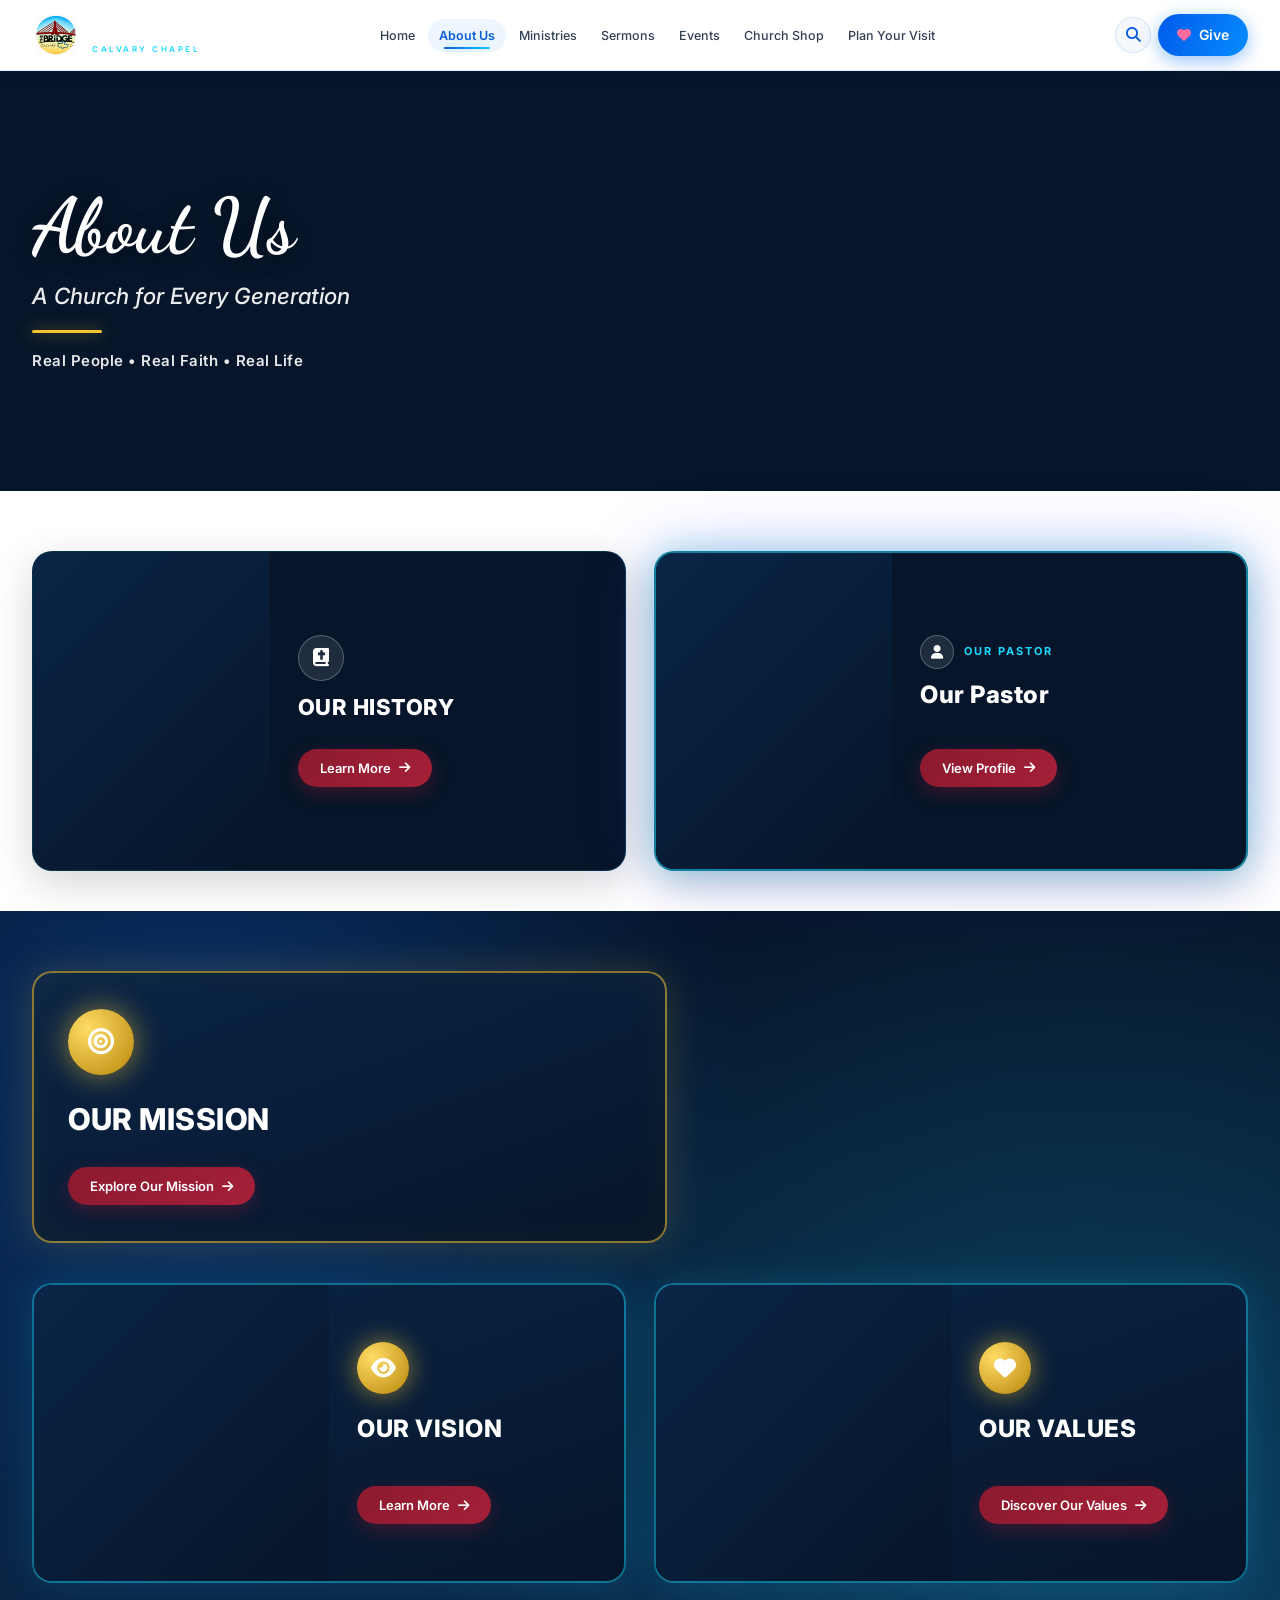
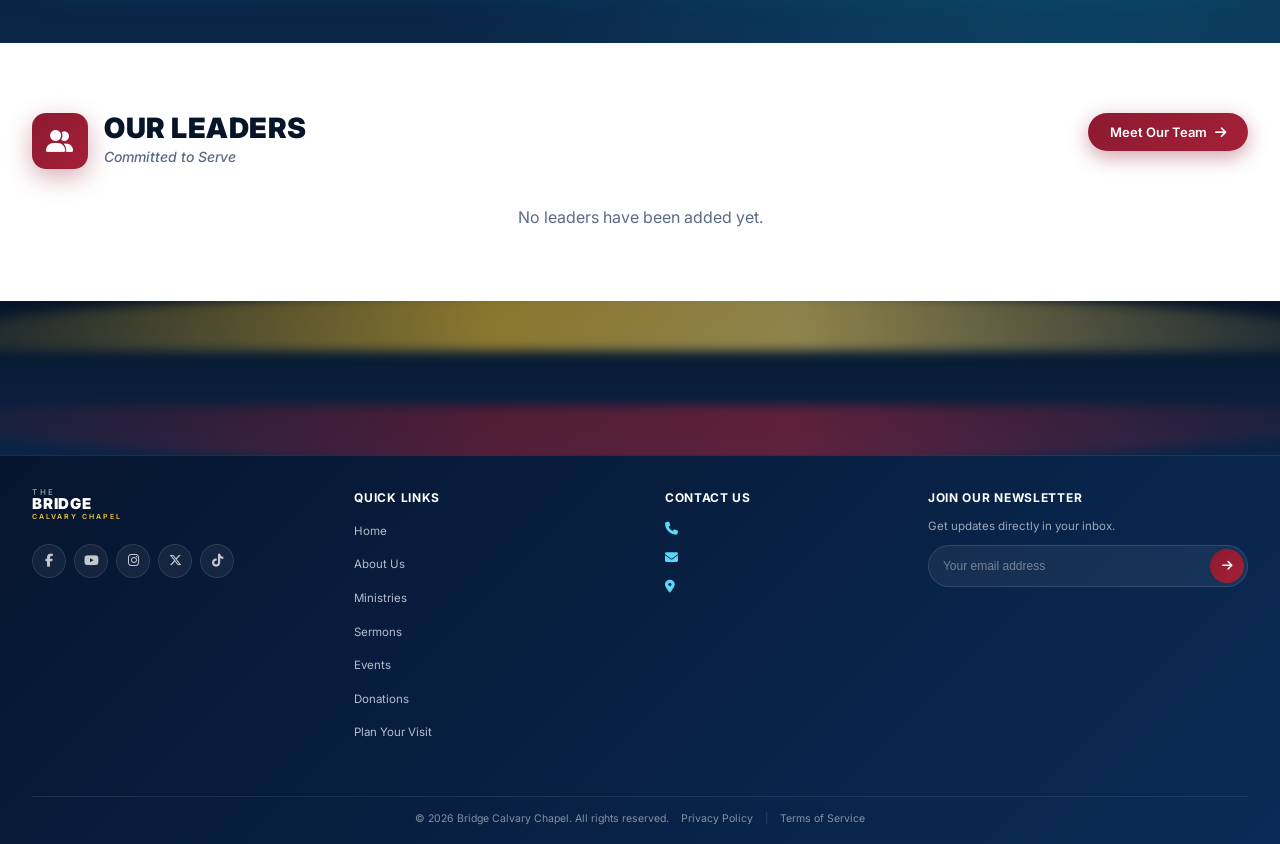
==== commit 78afcf41: "log and donationvideo" ====
--- a/about.html
+++ b/about.html
@@ -26,8 +26,8 @@
     <meta name="twitter:title" content="About Us | The Bridge Calvary Chapel Jinja">
     <meta name="twitter:description" content="Learn about our story, mission, vision, and leadership in Jinja, Uganda.">
     <meta name="twitter:image" content="https://mtmgvmvhgkoqjuhiqvsk.supabase.co/storage/v1/object/public/church-media/hero/hero.jpg">
-    <link rel="icon" href="assets/images/logo.jpg" type="image/jpeg">
-    <link rel="apple-touch-icon" href="assets/images/logo.jpg">
+    <link rel="icon" href="assets/images/logo.png" type="image/png">
+    <link rel="apple-touch-icon" href="assets/images/logo.png">
 
     <link rel="stylesheet" href="https://cdnjs.cloudflare.com/ajax/libs/font-awesome/6.4.0/css/all.min.css">
     <link href="https://fonts.googleapis.com/css2?family=Inter:wght@300;400;500;600;700;800;900&family=Dancing+Script:wght@400;600;700&display=swap" rel="stylesheet">
@@ -40,7 +40,7 @@
 <nav class="navbar" id="navbar">
     <div class="container">
         <a href="index.html" class="nav-logo">
-            <img src="assets/images/logo.jpg" alt="Bridge Calvary Chapel" class="logo-img" onerror="this.style.display='none'">
+            <img src="assets/images/logo.png" alt="Bridge Calvary Chapel" class="logo-img" onerror="this.style.display='none'">
             <div class="logo-text">
                 <span class="logo-the">THE</span>
                 <span class="logo-bridge">BRIDGE</span>
--- a/css/responsive.css
+++ b/css/responsive.css
@@ -443,6 +443,173 @@
     }
 }
 
+/* Donation dialogs use a light, high-contrast surface distinct from other pages. */
+.donations-page .modal-panel:not(.devotion-panel) {
+    max-width: 650px;
+    border: 1px solid #B9D2EC !important;
+    border-radius: 24px !important;
+    background: linear-gradient(155deg, #FFFFFF 0%, #EAF3FF 100%) !important;
+    box-shadow: 0 28px 80px rgba(3, 24, 55, 0.4), 0 0 30px rgba(8, 123, 255, 0.16) !important;
+}
+
+.donations-page .modal-panel.mobile-money-panel:not(.devotion-panel) {
+    max-width: 900px;
+}
+
+.donations-page .modal-panel-body {
+    background: linear-gradient(155deg, #FFFFFF 0%, #EAF3FF 100%);
+}
+
+.donations-page .modal-panel-close {
+    border: 2px solid rgba(255, 255, 255, 0.9);
+    background: linear-gradient(135deg, #0755C8, #12A6E5);
+    box-shadow: 0 6px 18px rgba(3, 24, 55, 0.3);
+}
+
+.donations-page .modal-content,
+.donations-page .wizard {
+    background: linear-gradient(160deg, #FFFFFF 0%, #F1F7FF 100%);
+}
+
+.donations-page .modal-content h2,
+.donations-page .wizard-title {
+    color: #10213A !important;
+    -webkit-text-fill-color: #10213A !important;
+}
+
+.donations-page .modal-content p,
+.donations-page .wizard-subtitle {
+    color: #405873;
+}
+
+.donations-page .wizard {
+    border: 1px solid #D3E5F8;
+    border-radius: 18px;
+    box-shadow: 0 14px 36px rgba(10, 52, 99, 0.08);
+}
+
+.donations-page .wizard-progress-step {
+    gap: 6px;
+}
+
+.donations-page .wizard-progress-label {
+    color: #405873;
+    font-size: 10px;
+    font-weight: 700;
+}
+
+.donations-page .donation-panel-choice-row {
+    grid-template-columns: repeat(2, minmax(0, 1fr)) !important;
+}
+
+.donations-page .donation-panel-choice {
+    display: flex;
+    width: 100%;
+    min-height: 132px;
+    flex-direction: column;
+    align-items: center;
+    justify-content: center;
+    gap: 5px;
+    padding: 18px 12px;
+    border: 2px solid #C9DDF2;
+    border-radius: 16px;
+    background: #FFFFFF;
+}
+
+.donations-page .donation-panel-choice.active,
+.donations-page .donation-panel-choice[aria-pressed="true"] {
+    border-color: #087BFF;
+    background: linear-gradient(155deg, #E8F3FF, #FFFFFF);
+    box-shadow: 0 8px 24px rgba(8, 123, 255, 0.16);
+}
+
+.donations-page .donation-panel-choice-title {
+    color: #10213A;
+    font-size: 15px;
+}
+
+.donations-page .donation-panel-choice-sub {
+    color: #526A84;
+    line-height: 1.4;
+}
+
+.donations-page .wizard-payment-summary {
+    display: flex;
+    flex-direction: column;
+    gap: 4px;
+    margin-bottom: 14px;
+    padding: 12px 14px;
+    border: 1px solid #BBD9F7;
+    border-left: 4px solid #087BFF;
+    border-radius: 12px;
+    background: linear-gradient(120deg, #EAF4FF, #F8FBFF);
+    color: #405873;
+    font-size: 12px;
+    line-height: 1.5;
+}
+
+.donations-page .wizard-payment-summary strong {
+    color: #0755C8;
+    font-size: 13px;
+}
+
+.donations-page .mm-note {
+    border-left-color: #087BFF;
+    background: #EAF4FF;
+    color: #405873;
+}
+
+.donations-page .wizard-form input,
+.donations-page .wizard-form textarea {
+    width: 100%;
+    min-width: 0;
+    color: #10213A;
+}
+
+.donations-page .wizard-form input[readonly] {
+    background: #F1F7FF;
+    color: #0755C8;
+    font-weight: 700;
+}
+
+.donations-page .wizard-actions {
+    margin-top: 16px;
+}
+
+.donations-page .modal-btn-primary {
+    background: linear-gradient(120deg, #0755C8, #087BFF);
+    box-shadow: 0 7px 18px rgba(11, 94, 215, 0.22);
+}
+
+.donations-page .modal-btn-secondary {
+    border: 1px solid #B9D2EC;
+    background: #FFFFFF;
+    color: #173A63;
+}
+
+.donations-page .modal-btn:focus-visible,
+.donations-page .donation-panel-choice:focus-visible,
+.donations-page .mm-give-button:focus-visible {
+    outline: 3px solid #087BFF;
+    outline-offset: 3px;
+}
+
+@media (max-width: 640px) {
+    .donations-page .modal-panel:not(.devotion-panel) {
+        width: calc(100% - 20px);
+        max-height: 92vh;
+        border-radius: 20px !important;
+    }
+
+    .donations-page .modal-content {
+        padding: 22px 16px 18px;
+    }
+
+    .donations-page .wizard {
+        padding: 18px 14px 14px;
+    }
+}
+
 /* Homepage upcoming events */
 .events-section {
     position: relative;
@@ -1799,4 +1966,505 @@
     .devotion-section #devotionSlider > .devotion-card::after {
         animation: none !important;
     }
+}
+
+/* EVENTS PAGE */
+.events-page .events-hero {
+    min-height: 490px;
+    background: linear-gradient(135deg, #06152F, #0B376A);
+}
+
+.events-page .hero-bg {
+    background-size: cover;
+    background-position: center 42%;
+}
+
+.events-page .hero-overlay {
+    background: linear-gradient(90deg, rgba(4, 17, 40, 0.94) 0%, rgba(4, 24, 53, 0.82) 48%, rgba(4, 24, 53, 0.42) 100%);
+}
+
+.events-page .hero-content {
+    max-width: 760px;
+    padding: 64px 0 78px;
+}
+
+.events-page .hero-title {
+    max-width: 740px;
+    font-size: clamp(2.8rem, 5.2vw, 4.35rem);
+    line-height: 1.06;
+    text-wrap: balance;
+}
+
+.events-page .hero-desc {
+    max-width: 620px;
+    font-size: 16px;
+    line-height: 1.8;
+}
+
+.events-page .section-wrap.pale {
+    background: linear-gradient(180deg, #F1F7FF 0%, #EAF3FF 100%);
+}
+
+.events-page .section-wrap.white {
+    background: linear-gradient(180deg, #FFFFFF 0%, #F8FBFF 100%);
+}
+
+.events-page .section-wrap,
+.events-page .weekly-section {
+    padding-top: 68px;
+    padding-bottom: 68px;
+}
+
+.events-page .section-icon {
+    background: linear-gradient(140deg, #0755C8, #12A6E5);
+    box-shadow: 0 7px 20px rgba(11, 94, 215, 0.24);
+}
+
+.events-page .section-title {
+    color: #10213A;
+}
+
+.events-page .section-desc {
+    max-width: 680px;
+    color: #50627A;
+    line-height: 1.7;
+}
+
+.events-page .programs-grid {
+    align-items: stretch;
+}
+
+.events-page .programs-grid > .program-card {
+    min-height: 390px;
+    padding: 20px;
+    border: 1px solid #D6E4F4;
+    border-radius: 20px;
+    background: linear-gradient(160deg, #FFFFFF 0%, #F6FAFF 100%);
+    box-shadow: 0 10px 28px rgba(8, 35, 75, 0.08);
+    animation: none;
+    transition: transform 220ms ease, border-color 220ms ease, box-shadow 220ms ease;
+}
+
+.events-page .programs-grid > .program-card:hover,
+.events-page .programs-grid > .program-card:focus-visible {
+    transform: translateY(-5px);
+    border-color: #77B5F4;
+    box-shadow: 0 16px 34px rgba(8, 35, 75, 0.13), 0 0 20px rgba(8, 123, 255, 0.12);
+}
+
+.events-page .program-image {
+    width: calc(100% + 40px);
+    height: 156px;
+    margin: -20px -20px 17px;
+    overflow: hidden;
+    background: linear-gradient(135deg, #0A2B56, #087BFF);
+}
+
+.events-page .program-image img {
+    width: 100%;
+    height: 100%;
+    object-fit: cover;
+    object-position: center;
+}
+
+.events-page .program-status {
+    top: 12px;
+    right: 12px;
+    max-width: calc(100% - 24px);
+    padding: 6px 10px;
+    background: #E5F2FF;
+    color: #084A9F;
+    font-size: 10px;
+    line-height: 1.3;
+    overflow-wrap: anywhere;
+}
+
+.events-page .program-status.upcoming {
+    background: #FFF4D8;
+    color: #79500B;
+}
+
+.events-page .program-icon {
+    width: 46px;
+    height: 46px;
+    margin-bottom: 12px;
+    border-radius: 14px;
+}
+
+.events-page .program-title {
+    color: #10213A;
+    font-size: 17px;
+    line-height: 1.4;
+}
+
+.events-page .program-divider {
+    background: linear-gradient(90deg, #0B5ED7, rgba(24, 200, 255, 0.16));
+}
+
+.events-page .program-sched .sched-line {
+    color: #344B67;
+    font-size: 12.5px;
+    line-height: 1.55;
+}
+
+.events-page .program-loc {
+    background: #FFF3F4;
+    color: #8A2637;
+    line-height: 1.4;
+}
+
+.events-page .program-desc {
+    color: #50627A;
+    font-size: 13px;
+    line-height: 1.65;
+}
+
+.events-page .btn-join {
+    min-height: 44px;
+    border-radius: 12px;
+    background: linear-gradient(120deg, #0755C8, #087BFF);
+    box-shadow: 0 6px 16px rgba(11, 94, 215, 0.2);
+}
+
+.events-page .scroll-track > .event-card {
+    min-height: 360px;
+    border: 1px solid #D6E4F4;
+    border-radius: 18px;
+    background: #FFFFFF;
+    box-shadow: 0 10px 26px rgba(8, 35, 75, 0.08);
+    animation: none;
+}
+
+.events-page .scroll-track > .event-card:hover {
+    border-color: #77B5F4;
+    box-shadow: 0 15px 32px rgba(8, 35, 75, 0.13), 0 0 20px rgba(8, 123, 255, 0.12);
+}
+
+.events-page .scroll-track > .event-card .event-image {
+    background: linear-gradient(135deg, #0A2B56, #087BFF);
+}
+
+.events-page .scroll-track > .event-card .event-image img,
+.events-page .announcement-image img {
+    width: 100%;
+    height: 100%;
+    object-fit: cover;
+    object-position: center;
+}
+
+.events-page #announcementsGrid > .announcement-card {
+    position: relative;
+    flex: 0 0 280px !important;
+    width: 280px !important;
+    min-height: 370px;
+    height: auto !important;
+    aspect-ratio: auto !important;
+    align-items: stretch;
+    padding: 18px;
+    overflow: hidden;
+    border: 1px solid #D6E4F4;
+    border-radius: 20px;
+    background: linear-gradient(160deg, #FFFFFF 0%, #F4F8FF 100%);
+    box-shadow: 0 10px 28px rgba(8, 35, 75, 0.08);
+    animation: none;
+    transition: transform 220ms ease, border-color 220ms ease, box-shadow 220ms ease;
+}
+
+.events-page #announcementsGrid > .announcement-card:hover,
+.events-page #announcementsGrid > .announcement-card:focus-visible {
+    transform: translateY(-5px);
+    border-color: #77B5F4;
+    box-shadow: 0 16px 34px rgba(8, 35, 75, 0.13), 0 0 20px rgba(8, 123, 255, 0.12);
+}
+
+.events-page .announcement-image {
+    width: calc(100% + 36px);
+    height: 154px;
+    flex: 0 0 154px;
+    margin: -18px -18px 16px;
+    overflow: hidden;
+    background: linear-gradient(135deg, #0A2B56, #087BFF);
+}
+
+.events-page .announcement-icon {
+    width: 42px;
+    height: 42px;
+    flex: 0 0 42px;
+    margin: 0 0 12px;
+    background: #E7F2FF;
+    color: #0755C8;
+    box-shadow: inset 0 0 0 1px #D2E6FA;
+}
+
+.events-page .announcement-title {
+    min-height: 0;
+    margin-bottom: 8px;
+    color: #10213A;
+    font-size: 16px;
+    line-height: 1.45;
+}
+
+.events-page .announcement-meta {
+    min-height: 22px;
+    margin-bottom: 10px;
+    align-items: center;
+    color: #445A73;
+}
+
+.events-page .announcement-date {
+    color: #445A73;
+    font-size: 11px;
+}
+
+.events-page .ann-cat-badge {
+    margin: 0;
+    padding: 4px 9px;
+    background: #E5F2FF;
+    color: #084A9F;
+    line-height: 1.3;
+}
+
+.events-page .announcement-desc {
+    display: -webkit-box;
+    min-height: 60px;
+    margin-bottom: 16px;
+    overflow: hidden;
+    color: #50627A;
+    font-size: 13px;
+    line-height: 1.65;
+    -webkit-box-orient: vertical;
+    -webkit-line-clamp: 3;
+}
+
+.events-page .announcement-link {
+    min-height: 42px;
+    margin-top: auto;
+    border: 1px solid #D6E8FB;
+    border-radius: 12px;
+    background: #EAF4FF;
+    color: #0755C8;
+}
+
+.events-page #announcementsGrid > .announcement-card:hover .announcement-link {
+    background: linear-gradient(120deg, #0755C8, #087BFF);
+    color: #FFFFFF;
+}
+
+.events-page .modal-panel {
+    border: 1px solid #A9CCE9;
+    border-radius: 24px;
+    background: linear-gradient(155deg, #F7FAFF 0%, #EAF3FF 100%) !important;
+    box-shadow: 0 28px 80px rgba(3, 24, 55, 0.36), 0 0 30px rgba(8, 123, 255, 0.12);
+}
+
+.events-page .modal-panel-close {
+    border: 2px solid rgba(255, 255, 255, 0.85);
+    background: linear-gradient(135deg, #0755C8, #087BFF);
+    box-shadow: 0 6px 18px rgba(3, 24, 55, 0.3);
+}
+
+.events-page .modal-panel-body {
+    background: linear-gradient(155deg, #F7FAFF 0%, #EAF3FF 100%);
+}
+
+.events-page .modal-hero-image {
+    width: 100%;
+    height: min(42vh, 360px);
+    min-height: 180px;
+    object-fit: contain;
+    object-position: center;
+    background: linear-gradient(135deg, #0B2B52, #06152F);
+}
+
+.events-page .modal-content {
+    padding: 28px clamp(20px, 5vw, 34px) 30px;
+    background: linear-gradient(180deg, rgba(255, 255, 255, 0.82), rgba(234, 243, 255, 0.9));
+}
+
+.events-page .modal-content h2 {
+    color: #10213A;
+    font-size: clamp(21px, 3vw, 27px);
+    line-height: 1.35;
+}
+
+.events-page .modal-content p {
+    color: #3D526B;
+    font-size: 14px;
+    line-height: 1.75;
+}
+
+.events-page .modal-content p strong,
+.events-page .modal-section-label {
+    color: #0755C8;
+}
+
+.events-page .modal-icon-wrapper {
+    background: linear-gradient(140deg, #0755C8, #12A6E5);
+    box-shadow: 0 10px 26px rgba(11, 94, 215, 0.24);
+}
+
+.events-page .modal-welcome {
+    color: #0755C8;
+}
+
+.events-page .detail-line {
+    gap: 10px;
+    margin: 7px 0;
+    color: #344B67;
+    line-height: 1.6;
+}
+
+.events-page .verse-block {
+    border-left-color: #0B5ED7;
+    background: linear-gradient(120deg, #E8F3FF, #F5FAFF);
+    color: #173A63;
+    line-height: 1.75;
+}
+
+.events-page .event-tag {
+    background: #E0EEFF;
+    color: #084A9F;
+}
+
+.events-page .modal-btn-primary {
+    background: linear-gradient(120deg, #0755C8, #087BFF);
+    box-shadow: 0 7px 18px rgba(11, 94, 215, 0.22);
+}
+
+.events-page .modal-btn-secondary {
+    border: 1px solid #B9D2EC;
+    background: #FFFFFF;
+    color: #173A63;
+}
+
+.events-page .modal-btn:focus-visible,
+.events-page .btn-join:focus-visible,
+.events-page .program-card:focus-visible,
+.events-page .announcement-card:focus-visible {
+    outline: 3px solid #087BFF;
+    outline-offset: 3px;
+}
+
+@media (max-width: 640px) {
+    .events-page .events-hero {
+        min-height: 440px;
+    }
+
+    .events-page .hero-content {
+        padding: 54px 0 70px;
+    }
+
+    .events-page .hero-title {
+        font-size: clamp(2.4rem, 10vw, 3.25rem) !important;
+    }
+
+    .events-page .hero-desc {
+        font-size: 14px !important;
+    }
+
+    .events-page .section-wrap,
+    .events-page .weekly-section {
+        padding-top: 48px;
+        padding-bottom: 48px;
+    }
+
+    .events-page .programs-grid {
+        display: flex !important;
+        flex-wrap: nowrap;
+        gap: 16px;
+        overflow-x: auto;
+        overflow-y: hidden;
+        padding: 10px 4px 20px;
+        scroll-snap-type: x mandatory;
+        scrollbar-width: thin;
+        scrollbar-color: #8CBCEB transparent;
+        -webkit-overflow-scrolling: touch;
+    }
+
+    .events-page .programs-grid > .program-card {
+        flex: 0 0 min(82vw, 310px);
+        width: min(82vw, 310px);
+        min-height: 390px;
+        scroll-snap-align: start;
+    }
+
+    .events-page #announcementsGrid > .announcement-card {
+        flex-basis: min(82vw, 310px) !important;
+        width: min(82vw, 310px) !important;
+        min-height: 360px;
+    }
+
+    .events-page .modal-hero-image {
+        height: min(36vh, 280px) !important;
+        min-height: 150px;
+    }
+}
+
+@media (prefers-reduced-motion: reduce) {
+    .events-page .program-card,
+    .events-page .event-card,
+    .events-page .announcement-card,
+    .events-page .btn-hero,
+    .events-page .modal-panel,
+    .events-page .modal-overlay {
+        animation: none !important;
+        scroll-behavior: auto !important;
+        transition-duration: 0.01ms !important;
+    }
+}
+
+.ministries-page .modal-panel.ministry-detail-panel {
+    border: 1px solid rgba(8, 123, 255, 0.32) !important;
+    border-radius: 22px !important;
+    background: linear-gradient(155deg, #F7FAFF 0%, #EAF3FF 100%) !important;
+    box-shadow: 0 28px 80px rgba(3, 24, 55, 0.38), 0 0 32px rgba(8, 123, 255, 0.18) !important;
+}
+
+.ministries-page .modal-panel.ministry-detail-panel .modal-panel-body {
+    background: linear-gradient(155deg, #F7FAFF 0%, #EAF3FF 100%);
+}
+
+.ministries-page .modal-panel.ministry-detail-panel .modal-panel-close {
+    border: 2px solid rgba(255,255,255,0.88);
+    background: linear-gradient(135deg, #0755C8, #087BFF);
+    color: #FFFFFF;
+}
+
+.ministries-page .modal-panel.ministry-detail-panel .modal-hero-image {
+    height: min(42vh, 360px);
+    min-height: 240px;
+    object-fit: cover;
+    object-position: center;
+}
+
+.ministries-page .modal-panel.ministry-detail-panel .modal-content {
+    background: linear-gradient(180deg, rgba(255,255,255,0.94), rgba(234,243,255,0.96));
+}
+
+.ministries-page .modal-panel.ministry-detail-panel .modal-content h2 { color: #10213A; }
+.ministries-page .modal-panel.ministry-detail-panel .modal-subtitle,
+.ministries-page .modal-panel.ministry-detail-panel .modal-description,
+.ministries-page .modal-panel.ministry-detail-panel .modal-activity-item,
+.ministries-page .modal-panel.ministry-detail-panel .modal-detail-row { color: #3D526B; }
+.ministries-page .modal-panel.ministry-detail-panel .modal-section-title { color: #0755C8; }
+.ministries-page .modal-panel.ministry-detail-panel .modal-details {
+    border: 1px solid #D6E8FB;
+    background: linear-gradient(135deg, #FFFFFF, #EAF4FF);
+}
+.ministries-page .modal-panel.ministry-detail-panel .modal-detail-row .detail-value { color: #10213A; }
+.ministries-page .modal-panel.ministry-detail-panel .modal-form label { color: #3D526B !important; }
+.ministries-page .modal-panel.ministry-detail-panel .modal-form input,
+.ministries-page .modal-panel.ministry-detail-panel .modal-form textarea,
+.ministries-page .modal-panel.ministry-detail-panel .modal-form select {
+    border-color: #B9D7F2 !important;
+    background: #FFFFFF !important;
+    color: #10213A !important;
+}
+
+@media (max-width: 640px) {
+    .ministries-page .modal-panel.ministry-detail-panel .modal-hero-image {
+        height: min(40vh, 290px) !important;
+        min-height: 200px;
+        object-fit: cover !important;
+    }
 }
